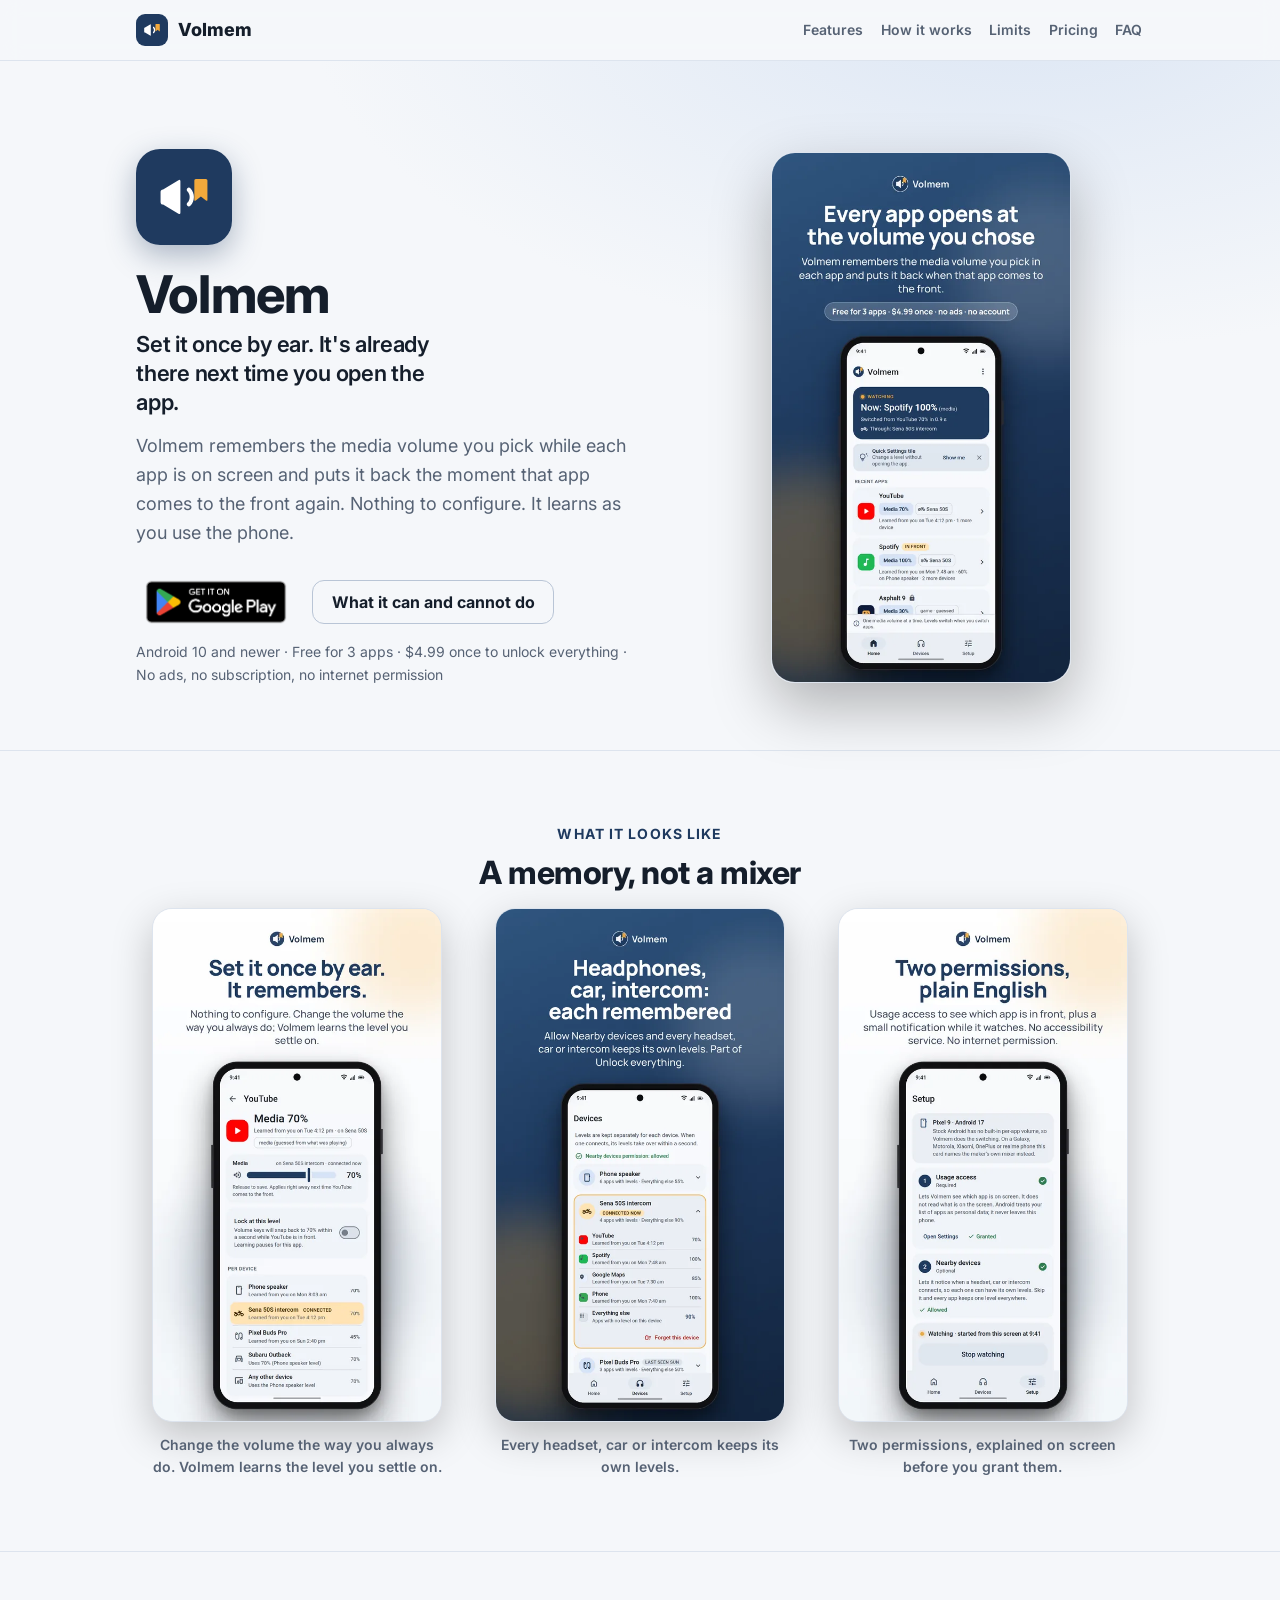
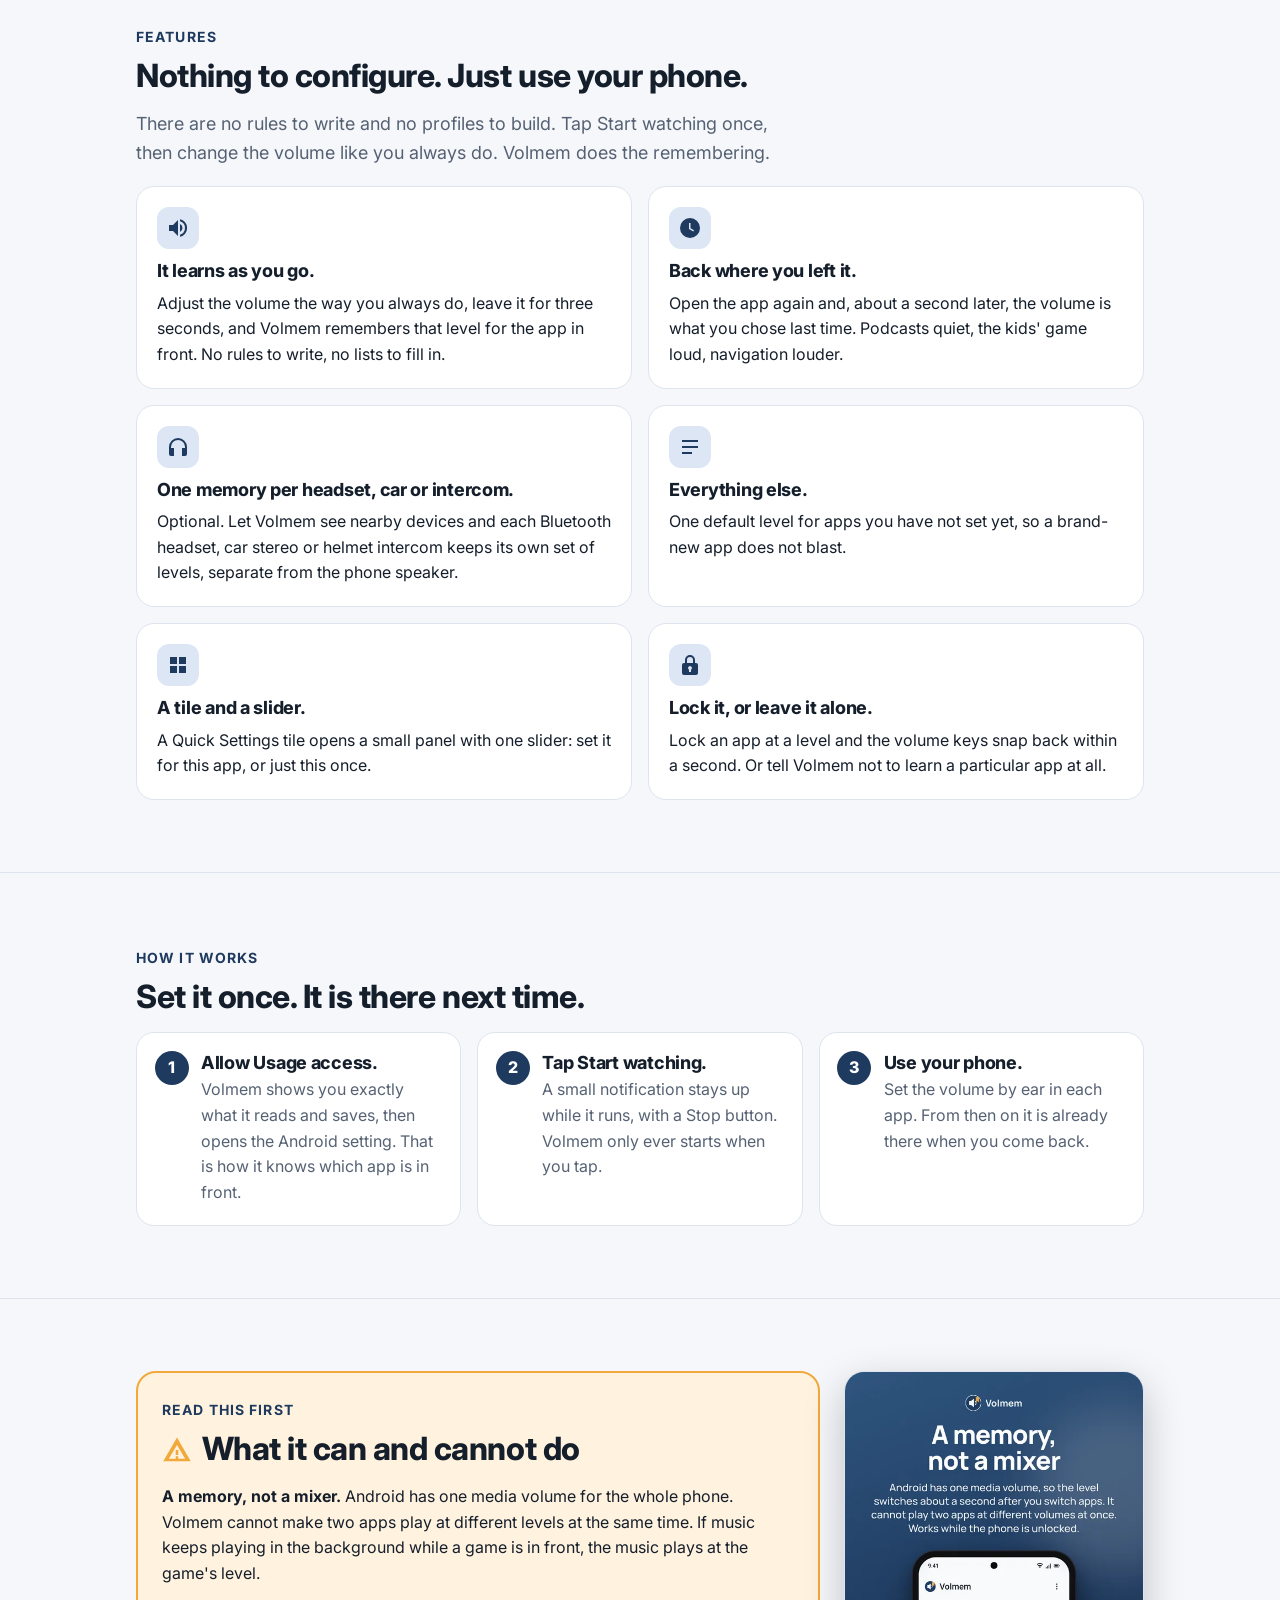
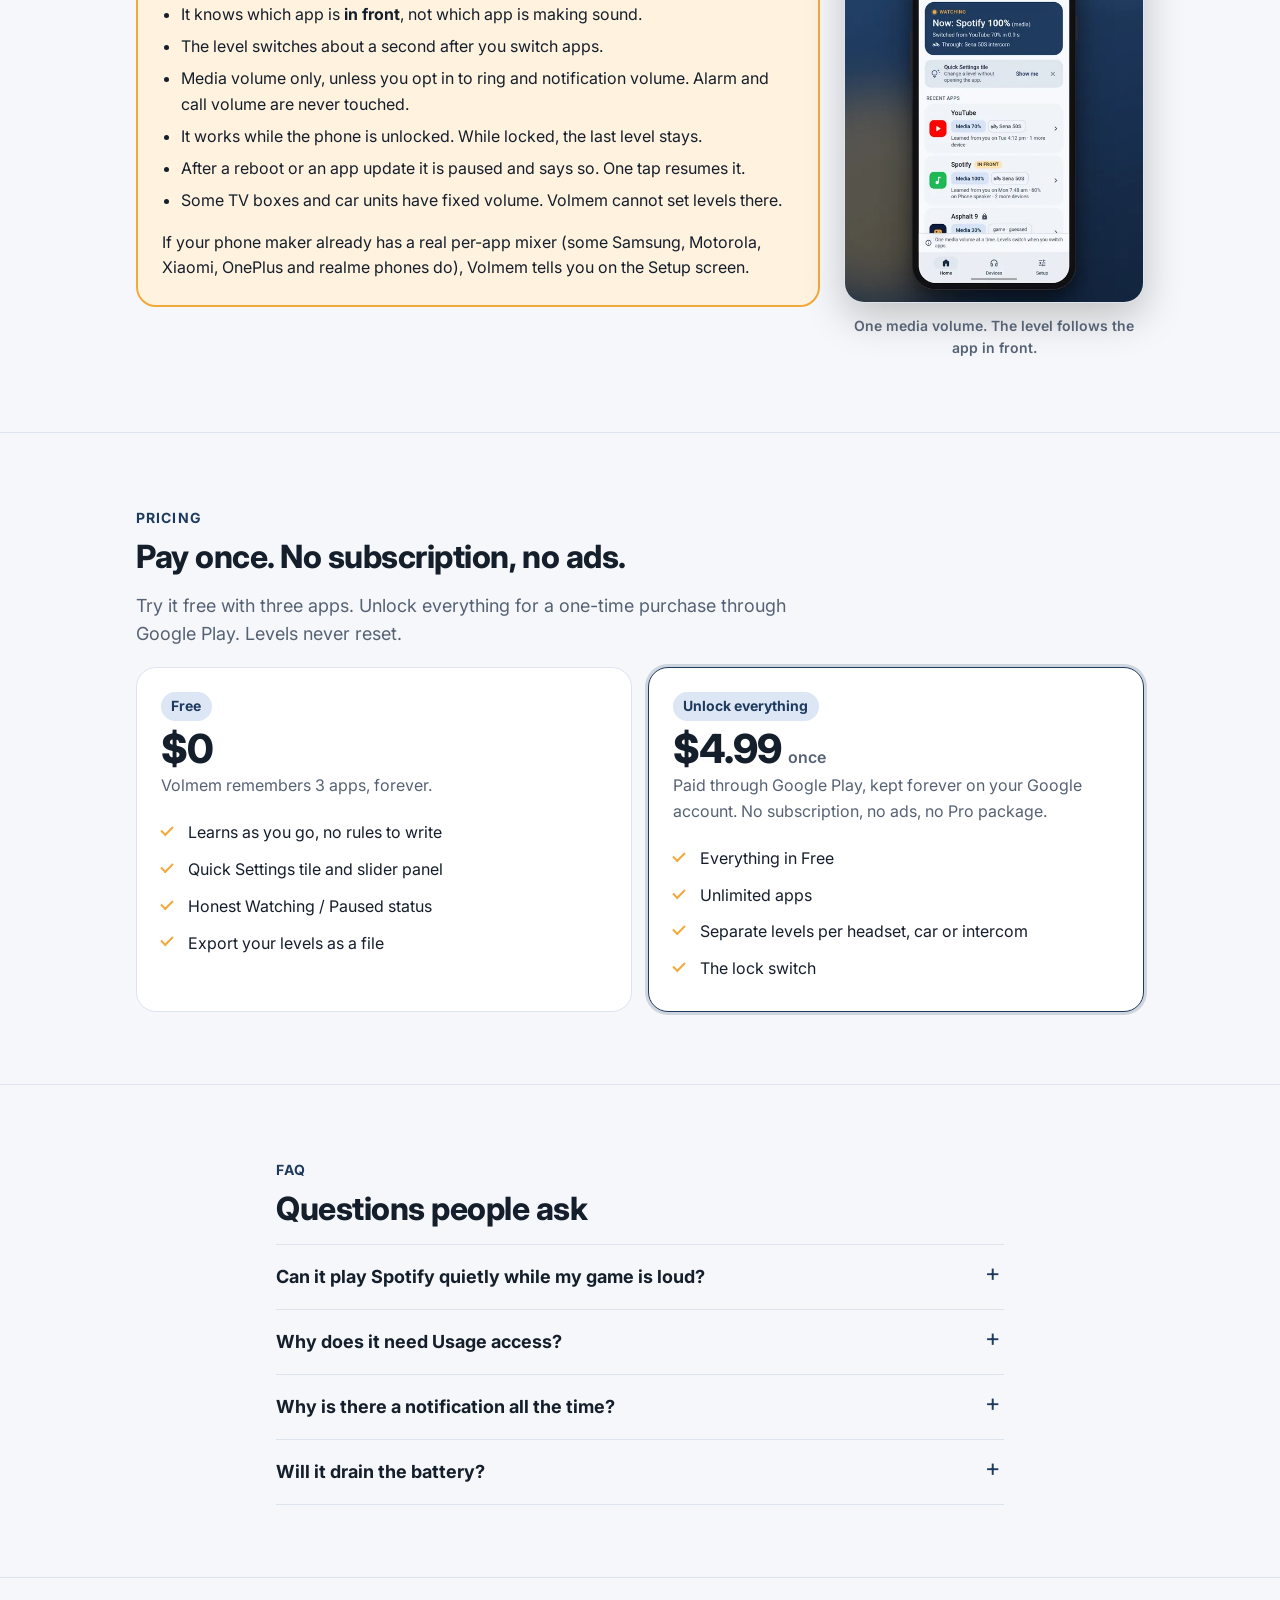
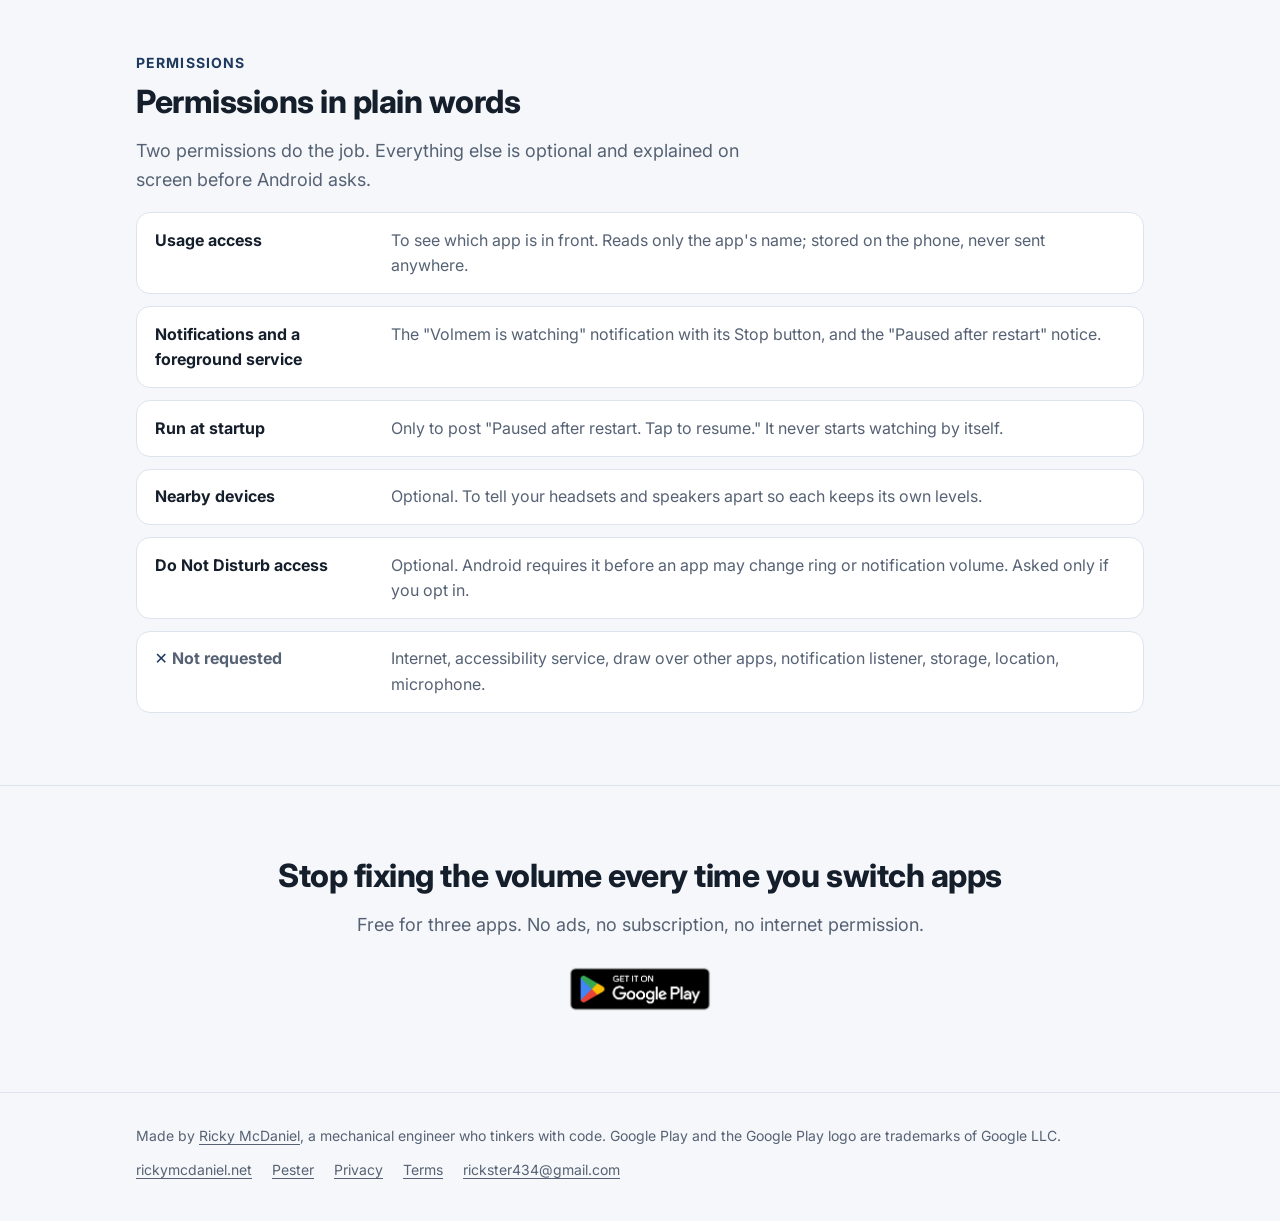
==== index.html @ 075dac2e "Site: volmem.rickymcdaniel.net Co-Authored-By: Claude Opus 5.5 <noreply@anthropic.com>" ====
<!DOCTYPE html>
<html lang="en">
<head>
<meta charset="utf-8">
<meta name="viewport" content="width=device-width, initial-scale=1">
<title>Volmem – Volume Memory</title>
<meta name="description" content="Volmem remembers the media volume you set in each Android app and on each headset, and puts it back when that app comes to the front. A memory, not a mixer. No internet permission, no ads, $4.99 once.">
<link rel="canonical" href="https://volmem.rickymcdaniel.net/">
<meta name="theme-color" content="#1F3A5F">
<meta property="og:type" content="website">
<meta property="og:site_name" content="Volmem">
<meta property="og:title" content="Volmem – Volume Memory">
<meta property="og:description" content="Every app opens at the volume you chose. Volmem remembers the level per app and per headset and puts it back when that app comes to the front.">
<meta property="og:url" content="https://volmem.rickymcdaniel.net/">
<meta property="og:image" content="https://volmem.rickymcdaniel.net/assets/og-image.png">
<meta property="og:image:width" content="1200">
<meta property="og:image:height" content="630">
<meta name="twitter:card" content="summary_large_image">
<link rel="icon" href="assets/favicon-32.png" sizes="32x32" type="image/png">
<link rel="icon" href="assets/icon.svg" type="image/svg+xml">
<link rel="apple-touch-icon" href="assets/icon-180.png">
<link rel="preconnect" href="https://fonts.googleapis.com">
<link rel="preconnect" href="https://fonts.gstatic.com" crossorigin>
<link href="https://fonts.googleapis.com/css2?family=Inter:wght@400;600;700;800&display=swap" rel="stylesheet">
<link rel="stylesheet" href="assets/style.css">
</head>
<body>
<a class="skip" href="#main">Skip to content</a>
<header class="site-header">
  <div class="wrap">
    <a class="brand" href="/"><img src="assets/icon.svg" alt="" width="32" height="32">Volmem</a>
    <nav class="nav" aria-label="Page">
      <a href="#features">Features</a>
      <a href="#how" class="hide-sm">How it works</a>
      <a href="#limits">Limits</a>
      <a href="#pricing" class="hide-sm">Pricing</a>
      <a href="#faq" class="hide-sm">FAQ</a>
    </nav>
  </div>
</header>

<main id="main">
<section class="hero" id="get">
  <div class="wrap">
    <div>
      <img class="hero-icon" src="assets/icon.svg" alt="Volmem app icon" width="96" height="96">
      <h1><span class="app-title">Volmem</span></h1>
      <p class="tagline">Set it once by ear. It's already there next time you open the app.</p>
      <p class="lead">Volmem remembers the media volume you pick while each app is on screen and puts it back the moment that app comes to the front again. Nothing to configure. It learns as you use the phone.</p>
      <div class="cta-row">
        <a class="play-badge" href="https://play.google.com/store/apps/details?id=com.rickymcdaniel.volmem"><img src="assets/google-play-badge.png" alt="Get it on Google Play" width="646" height="250"></a>
        <a class="btn btn-ghost" href="#limits">What it can and cannot do</a>
      </div>
      <p class="cta-note">Android 10 and newer · Free for 3 apps · $4.99 once to unlock everything · No ads, no subscription, no internet permission</p>
    </div>
    <figure class="hero-shot">
      <img src="assets/shot-01.webp" alt="Volmem storyboard: the Home screen showing Spotify in front at 100% and recent apps with their remembered levels" width="540" height="960" fetchpriority="high">
    </figure>
  </div>
</section>

<section id="story">
  <div class="wrap">
    <p class="eyebrow center" style="display:block">What it looks like</p>
    <h2 class="center">A memory, not a mixer</h2>
    <div class="shots">
      <figure class="shot">
        <img src="assets/shot-02.webp" alt="Storyboard: Set it once by ear, it remembers. The YouTube detail screen with the learned media level" width="540" height="960" loading="lazy">
        <figcaption>Change the volume the way you always do. Volmem learns the level you settle on.</figcaption>
      </figure>
      <figure class="shot">
        <img src="assets/shot-03.webp" alt="Storyboard: Headphones, car, intercom, each remembered. The Devices screen listing levels per audio device" width="540" height="960" loading="lazy">
        <figcaption>Every headset, car or intercom keeps its own levels.</figcaption>
      </figure>
      <figure class="shot">
        <img src="assets/shot-04.webp" alt="Storyboard: Two permissions, plain English. The Setup screen with Usage access and Nearby devices" width="540" height="960" loading="lazy">
        <figcaption>Two permissions, explained on screen before you grant them.</figcaption>
      </figure>
    </div>
  </div>
</section>

<section id="features">
  <div class="wrap">
    <p class="eyebrow">Features</p>
    <h2>Nothing to configure. Just use your phone.</h2>
    <p class="lead">There are no rules to write and no profiles to build. Tap Start watching once, then change the volume like you always do. Volmem does the remembering.</p>
    <div class="grid grid-2">
      <div class="card">
        <div class="ico"><svg viewBox="0 0 24 24"><path d="M3 9v6h4l5 5V4L7 9H3zm13.5 3A4.5 4.5 0 0 0 14 8v8a4.5 4.5 0 0 0 2.5-4zM14 3.2v2.1a7 7 0 0 1 0 13.4v2.1a9 9 0 0 0 0-17.6z"/></svg></div>
        <h3>It learns as you go.</h3>
        <p>Adjust the volume the way you always do, leave it for three seconds, and Volmem remembers that level for the app in front. No rules to write, no lists to fill in.</p>
      </div>
      <div class="card">
        <div class="ico"><svg viewBox="0 0 24 24"><path d="M12 2a10 10 0 1 0 0 20 10 10 0 0 0 0-20zm.5 5v5.2l3.5 2.1-.8 1.2L11 13V7h1.5z"/></svg></div>
        <h3>Back where you left it.</h3>
        <p>Open the app again and, about a second later, the volume is what you chose last time. Podcasts quiet, the kids' game loud, navigation louder.</p>
      </div>
      <div class="card">
        <div class="ico"><svg viewBox="0 0 24 24"><path d="M12 3a9 9 0 0 0-9 9v7a2 2 0 0 0 2 2h3v-8H5v-1a7 7 0 0 1 14 0v1h-3v8h3a2 2 0 0 0 2-2v-7a9 9 0 0 0-9-9z"/></svg></div>
        <h3>One memory per headset, car or intercom.</h3>
        <p>Optional. Let Volmem see nearby devices and each Bluetooth headset, car stereo or helmet intercom keeps its own set of levels, separate from the phone speaker.</p>
      </div>
      <div class="card">
        <div class="ico"><svg viewBox="0 0 24 24"><path d="M4 5h16v2H4zm0 6h16v2H4zm0 6h10v2H4z"/></svg></div>
        <h3>Everything else.</h3>
        <p>One default level for apps you have not set yet, so a brand-new app does not blast.</p>
      </div>
      <div class="card">
        <div class="ico"><svg viewBox="0 0 24 24"><path d="M4 4h7v7H4zm9 0h7v7h-7zM4 13h7v7H4zm9 0h7v7h-7z"/></svg></div>
        <h3>A tile and a slider.</h3>
        <p>A Quick Settings tile opens a small panel with one slider: set it for this app, or just this once.</p>
      </div>
      <div class="card">
        <div class="ico"><svg viewBox="0 0 24 24"><path d="M12 2a5 5 0 0 0-5 5v3H6a2 2 0 0 0-2 2v8a2 2 0 0 0 2 2h12a2 2 0 0 0 2-2v-8a2 2 0 0 0-2-2h-1V7a5 5 0 0 0-5-5zm0 2a3 3 0 0 1 3 3v3H9V7a3 3 0 0 1 3-3zm0 9a2 2 0 0 1 1 3.7V19h-2v-2.3A2 2 0 0 1 12 13z"/></svg></div>
        <h3>Lock it, or leave it alone.</h3>
        <p>Lock an app at a level and the volume keys snap back within a second. Or tell Volmem not to learn a particular app at all.</p>
      </div>
    </div>
  </div>
</section>

<section id="how">
  <div class="wrap">
    <p class="eyebrow">How it works</p>
    <h2>Set it once. It is there next time.</h2>
    <ol class="steps">
      <li><h3>Allow Usage access.</h3><p>Volmem shows you exactly what it reads and saves, then opens the Android setting. That is how it knows which app is in front.</p></li>
      <li><h3>Tap Start watching.</h3><p>A small notification stays up while it runs, with a Stop button. Volmem only ever starts when you tap.</p></li>
      <li><h3>Use your phone.</h3><p>Set the volume by ear in each app. From then on it is already there when you come back.</p></li>
    </ol>
  </div>
</section>

<section id="limits">
  <div class="wrap limits-grid">
    <div class="callout">
      <p class="eyebrow">Read this first</p>
      <h2><svg viewBox="0 0 24 24" aria-hidden="true"><path d="M12 2 1 21h22L12 2zm0 6 6.5 11h-13L12 8zm-1 4v4h2v-4h-2zm0 5v2h2v-2h-2z"/></svg>What it can and cannot do</h2>
      <p><strong>A memory, not a mixer.</strong> Android has one media volume for the whole phone. Volmem cannot make two apps play at different levels at the same time. If music keeps playing in the background while a game is in front, the music plays at the game's level.</p>
      <ul>
        <li>It knows which app is <strong>in front</strong>, not which app is making sound.</li>
        <li>The level switches about a second after you switch apps.</li>
        <li>Media volume only, unless you opt in to ring and notification volume. Alarm and call volume are never touched.</li>
        <li>It works while the phone is unlocked. While locked, the last level stays.</li>
        <li>After a reboot or an app update it is paused and says so. One tap resumes it.</li>
        <li>Some TV boxes and car units have fixed volume. Volmem cannot set levels there.</li>
      </ul>
      <p style="margin:1rem 0 0">If your phone maker already has a real per-app mixer (some Samsung, Motorola, Xiaomi, OnePlus and realme phones do), Volmem tells you on the Setup screen.</p>
    </div>
    <figure class="shot limits-shot">
      <img src="assets/shot-06.webp" alt="Storyboard: A memory, not a mixer. Android has one media volume, so the level switches about a second after you switch apps" width="540" height="960" loading="lazy">
      <figcaption>One media volume. The level follows the app in front.</figcaption>
    </figure>
  </div>
</section>

<section id="pricing">
  <div class="wrap">
    <p class="eyebrow">Pricing</p>
    <h2>Pay once. No subscription, no ads.</h2>
    <p class="lead">Try it free with three apps. Unlock everything for a one-time purchase through Google Play. Levels never reset.</p>
    <div class="price-grid">
      <div class="price">
        <span class="pill">Free</span>
        <div class="amount">$0</div>
        <p class="muted">Volmem remembers 3 apps, forever.</p>
        <ul>
          <li>Learns as you go, no rules to write</li>
          <li>Quick Settings tile and slider panel</li>
          <li>Honest Watching / Paused status</li>
          <li>Export your levels as a file</li>
        </ul>
      </div>
      <div class="price featured">
        <span class="pill">Unlock everything</span>
        <div class="amount">$4.99 <small>once</small></div>
        <p class="muted">Paid through Google Play, kept forever on your Google account. No subscription, no ads, no Pro package.</p>
        <ul>
          <li>Everything in Free</li>
          <li>Unlimited apps</li>
          <li>Separate levels per headset, car or intercom</li>
          <li>The lock switch</li>
        </ul>
      </div>
    </div>
  </div>
</section>

<section id="faq">
  <div class="wrap wrap-narrow">
    <p class="eyebrow">FAQ</p>
    <h2>Questions people ask</h2>
    <div class="faq">
      <details><summary>Can it play Spotify quietly while my game is loud?</summary><p>No, and neither can any app on stock Android without root. There is one media volume. Volmem puts back the level you chose for whichever app is in front and switches it when you switch apps.</p></details>
      <details><summary>Why does it need Usage access?</summary><p>It is the only way to learn which app is on screen without an accessibility service. Volmem reads just the app's name, keeps it on your phone, and never sends it anywhere. It has no internet permission, so it could not even if it wanted to.</p></details>
      <details><summary>Why is there a notification all the time?</summary><p>Android requires a visible notification for anything that keeps running while you use other apps. It shows the app in front and its level, and has a Stop button. Tap Stop and Volmem stops.</p></details>
      <details><summary>Will it drain the battery?</summary><p>It asks Android which app is in front about once a second and sets the volume when that changes. It does not read the screen, record audio or keep the CPU awake. If your phone's battery manager stops it, Volmem says Paused rather than pretending to run.</p></details>
    </div>
  </div>
</section>

<section id="permissions">
  <div class="wrap">
    <p class="eyebrow">Permissions</p>
    <h2>Permissions in plain words</h2>
    <p class="lead">Two permissions do the job. Everything else is optional and explained on screen before Android asks.</p>
    <ul class="perms">
      <li><b>Usage access</b><span>To see which app is in front. Reads only the app's name; stored on the phone, never sent anywhere.</span></li>
      <li><b>Notifications and a foreground service</b><span>The "Volmem is watching" notification with its Stop button, and the "Paused after restart" notice.</span></li>
      <li><b>Run at startup</b><span>Only to post "Paused after restart. Tap to resume." It never starts watching by itself.</span></li>
      <li><b>Nearby devices</b><span>Optional. To tell your headsets and speakers apart so each keeps its own levels.</span></li>
      <li><b>Do Not Disturb access</b><span>Optional. Android requires it before an app may change ring or notification volume. Asked only if you opt in.</span></li>
      <li class="no"><b>Not requested</b><span>Internet, accessibility service, draw over other apps, notification listener, storage, location, microphone.</span></li>
    </ul>
  </div>
</section>

<section class="center" id="download">
  <div class="wrap">
    <h2>Stop fixing the volume every time you switch apps</h2>
    <p class="lead">Free for three apps. No ads, no subscription, no internet permission.</p>
    <div class="cta-row center">
      <a class="play-badge" href="https://play.google.com/store/apps/details?id=com.rickymcdaniel.volmem"><img src="assets/google-play-badge.png" alt="Get it on Google Play" width="646" height="250" loading="lazy"></a>
    </div>
  </div>
</section>
</main>

<footer class="site-footer">
  <div class="wrap">
    <div>Made by <a href="https://rickymcdaniel.net/">Ricky McDaniel</a>, a mechanical engineer who tinkers with code. Google Play and the Google Play logo are trademarks of Google LLC.</div>
    <nav aria-label="Legal">
      <a href="https://rickymcdaniel.net/">rickymcdaniel.net</a>
      <a href="https://pester.rickymcdaniel.net/">Pester</a>
      <a href="https://rickymcdaniel.net/privacy.html">Privacy</a>
      <a href="https://rickymcdaniel.net/terms.html">Terms</a>
      <a href="mailto:rickster434@gmail.com">rickster434@gmail.com</a>
    </nav>
  </div>
</footer>
</body>
</html>
---- assets/style.css ----
:root {
  color-scheme: light dark;
  --fs-0: 0.875rem; --fs-1: 1rem; --fs-2: 1.125rem; --fs-3: 1.375rem; --fs-4: clamp(1.6rem, 3.2vw, 2rem); --fs-5: clamp(2rem, 4vw, 2.5rem); --fs-6: clamp(2.1rem, 5.5vw, 3.25rem);
  --bg: #F5F7FA; --surface: #FFFFFF; --surface-2: #E9EEF5; --line: #DDE4EE; --line-strong: #B9C5D6;
  --ink: #151E2B; --ink-2: #566274; --link: #1F3A5F;
  --brand: #1F3A5F; --brand-text: #1F3A5F; --on-brand: #FFFFFF; --brand-soft: #DCE6F4;
  --accent: #F2A93B; --accent-soft: #FFF3DF; --hero-bg: radial-gradient(1200px 600px at 80% -10%, #DCE6F4 0%, #F5F7FA 60%);
}
@media (prefers-color-scheme: dark) { :root {
  --bg: #0E1420; --surface: #16202F; --surface-2: #1E2A3C; --line: #253247; --line-strong: #3B4B64;
  --ink: #EAF0F8; --ink-2: #A5B2C5; --link: #9CC0F2;
  --brand: #2F5688; --brand-text: #9CC0F2; --on-brand: #FFFFFF; --brand-soft: #1E3552;
  --accent: #F2A93B; --accent-soft: #33280F; --hero-bg: radial-gradient(1200px 600px at 80% -10%, #1B2D48 0%, #0E1420 60%);
} }
/* ---------- tokens: brand block is replaced per site ---------- */

/* ---------- reset + base ---------- */
*, *::before, *::after { box-sizing: border-box; }
html { -webkit-text-size-adjust: 100%; scroll-behavior: smooth; }
body {
  margin: 0;
  font-family: "Inter", system-ui, -apple-system, "Segoe UI", Roboto, sans-serif;
  font-size: var(--fs-1);
  line-height: 1.6;
  color: var(--ink);
  background: var(--bg);
  overflow-x: hidden;
}
img, svg, video { max-width: 100%; height: auto; display: block; }
a { color: var(--link); text-decoration-thickness: 1px; text-underline-offset: 3px; }
a:hover { text-decoration-thickness: 2px; }
:focus-visible { outline: 3px solid var(--accent); outline-offset: 3px; border-radius: 4px; }
h1, h2, h3, h4 { line-height: 1.15; margin: 0 0 .5em; letter-spacing: -0.015em; font-weight: 750; }
h1 { font-size: var(--fs-6); }
h2 { font-size: var(--fs-4); }
h3 { font-size: var(--fs-2); }
p, ul, ol { margin: 0 0 1em; }
small, .small { font-size: var(--fs-0); }
.muted { color: var(--ink-2); }
code { font-family: ui-monospace, "SF Mono", Menlo, Consolas, monospace; font-size: .92em; background: var(--surface-2); padding: .1em .35em; border-radius: 5px; }
hr { border: 0; border-top: 1px solid var(--line); margin: 2rem 0; }

.wrap { width: 100%; max-width: 1040px; margin: 0 auto; padding-left: 16px; padding-right: 16px; }
.wrap-narrow { max-width: 760px; }
section { padding: clamp(2.5rem, 6vw, 4.5rem) 0; }
section + section { border-top: 1px solid var(--line); }
.eyebrow { display: inline-block; font-size: var(--fs-0); font-weight: 700; letter-spacing: .08em; text-transform: uppercase; color: var(--brand-text); margin-bottom: .6rem; }
.lead { font-size: var(--fs-2); color: var(--ink-2); max-width: 60ch; }
.center { text-align: center; }
.center .lead { margin-left: auto; margin-right: auto; }
.skip { position: absolute; left: -999px; top: 0; background: var(--brand); color: #fff; padding: .5rem 1rem; z-index: 100; }
.skip:focus { left: 16px; top: 8px; }

/* ---------- header ---------- */
.site-header { position: sticky; top: 0; z-index: 20; background: color-mix(in srgb, var(--bg) 88%, transparent); backdrop-filter: blur(10px); -webkit-backdrop-filter: blur(10px); border-bottom: 1px solid var(--line); }
.site-header .wrap { display: flex; align-items: center; justify-content: space-between; gap: 1rem; min-height: 60px; }
.brand { display: inline-flex; align-items: center; gap: .6rem; font-weight: 800; text-decoration: none; color: var(--ink); font-size: var(--fs-2); white-space: nowrap; flex: none; }
.brand img, .brand svg { width: 32px; height: 32px; border-radius: 9px; }
.nav { display: flex; gap: .25rem .9rem; flex-wrap: wrap; justify-content: flex-end; }
@media (max-width: 480px) { .brand { font-size: var(--fs-1); } .nav { gap: .25rem .7rem; } }
.nav a { color: var(--ink-2); text-decoration: none; font-weight: 600; font-size: var(--fs-0); padding: .35rem .1rem; }
.nav a:hover { color: var(--ink); text-decoration: underline; }
@media (max-width: 480px) { .nav a.hide-sm { display: none; } }

/* ---------- buttons + badge ---------- */
.btn { display: inline-flex; align-items: center; justify-content: center; gap: .5rem; min-height: 44px; padding: .6rem 1.15rem; border-radius: 12px; font-weight: 700; text-decoration: none; border: 1.5px solid transparent; cursor: pointer; font-size: var(--fs-1); line-height: 1.2; }
.btn-primary { background: var(--brand); color: var(--on-brand); }
.btn-primary:hover { filter: brightness(1.08); }
.btn-ghost { background: transparent; color: var(--ink); border-color: var(--line-strong); }
.btn-ghost:hover { background: var(--surface-2); }
.play-badge { display: inline-block; line-height: 0; }
.play-badge img { height: 62px; width: auto; }
.cta-row { display: flex; flex-wrap: wrap; gap: .9rem 1rem; align-items: center; }
.cta-row.center { justify-content: center; }
.cta-note { font-size: var(--fs-0); color: var(--ink-2); margin: .5rem 0 0; }

/* ---------- hero ---------- */
.hero { padding: clamp(2.5rem, 7vw, 5.5rem) 0 clamp(2rem, 6vw, 4rem); background: var(--hero-bg); }
.hero .wrap { display: grid; gap: 2rem; align-items: center; }
@media (min-width: 820px) { .hero .wrap { grid-template-columns: 1.15fr 1fr; gap: 3rem; } }
.hero-icon { width: 96px; height: 96px; border-radius: 24px; box-shadow: 0 10px 30px color-mix(in srgb, var(--brand) 35%, transparent); margin-bottom: 1.25rem; }
.hero h1 { margin-bottom: .35rem; }
.hero .app-title { display: block; }
.hero .tagline { font-size: var(--fs-3); font-weight: 600; line-height: 1.3; color: var(--ink); margin: 0 0 1rem; max-width: 22ch; letter-spacing: -0.01em; }
.hero .lead { margin-bottom: 1.5rem; }
.hero-shot { justify-self: center; width: min(100%, 300px); }
.hero-shot img { border-radius: 24px; box-shadow: 0 24px 60px rgba(0,0,0,.28); border: 1px solid var(--line); }
@media (max-width: 819px) { .hero-shot { width: min(100%, 250px); } }

/* ---------- storyboard ---------- */
.shots { display: grid; gap: 1.25rem; justify-items: center; }
@media (min-width: 720px) { .shots { grid-template-columns: repeat(3, 1fr); } }
.shot { width: min(100%, 290px); text-align: center; }
.shot img { border-radius: 20px; box-shadow: 0 14px 40px rgba(0,0,0,.22); border: 1px solid var(--line); background: var(--surface); }
.shot figcaption { margin-top: .75rem; font-weight: 600; font-size: var(--fs-0); color: var(--ink-2); }
figure { margin: 0; }

/* ---------- cards ---------- */
.grid { display: grid; gap: 1rem; }
@media (min-width: 640px) { .grid-2 { grid-template-columns: repeat(2, 1fr); } .grid-3 { grid-template-columns: repeat(3, 1fr); } }
@media (min-width: 900px) { .grid-4 { grid-template-columns: repeat(4, 1fr); } }
@media (min-width: 640px) and (max-width: 899px) { .grid-4 { grid-template-columns: repeat(2, 1fr); } }
.card { background: var(--surface); border: 1px solid var(--line); border-radius: 18px; padding: 1.25rem; }
.card h3 { margin-top: .25rem; }
.card p:last-child { margin-bottom: 0; }
.card .ico { width: 42px; height: 42px; border-radius: 12px; background: var(--brand-soft); color: var(--brand-text); display: grid; place-items: center; margin-bottom: .75rem; }
.card .ico svg { width: 24px; height: 24px; fill: currentColor; }

/* ---------- steps ---------- */
.steps { list-style: none; padding: 0; margin: 0; display: grid; gap: 1rem; counter-reset: step; }
@media (min-width: 720px) { .steps { grid-template-columns: repeat(3, 1fr); } }
.steps li { counter-increment: step; background: var(--surface); border: 1px solid var(--line); border-radius: 18px; padding: 1.25rem 1.25rem 1.25rem 4rem; position: relative; }
.steps li::before { content: counter(step); position: absolute; left: 1.1rem; top: 1.15rem; width: 34px; height: 34px; border-radius: 50%; background: var(--brand); color: var(--on-brand); font-weight: 800; display: grid; place-items: center; font-size: var(--fs-1); }
.steps h3 { font-size: var(--fs-2); margin-bottom: .25rem; }
.steps p { margin: 0; color: var(--ink-2); }

/* ---------- pricing ---------- */
.price-grid { display: grid; gap: 1rem; }
@media (min-width: 640px) { .price-grid { grid-template-columns: repeat(2, 1fr); } }
.price { background: var(--surface); border: 1px solid var(--line); border-radius: 20px; padding: 1.5rem; }
.price.featured { border-color: var(--brand); box-shadow: 0 0 0 3px color-mix(in srgb, var(--brand) 18%, transparent); }
.price .amount { font-size: var(--fs-5); font-weight: 800; letter-spacing: -0.02em; line-height: 1; margin: .5rem 0 .25rem; }
.price .amount small { font-size: var(--fs-1); font-weight: 600; color: var(--ink-2); letter-spacing: 0; }
.price ul { list-style: none; padding: 0; margin: 1rem 0 0; }
.price li { padding: .35rem 0 .35rem 1.7rem; position: relative; }
.price li::before { content: ""; position: absolute; left: 0; top: .72rem; width: 12px; height: 7px; border-left: 2.5px solid var(--accent); border-bottom: 2.5px solid var(--accent); transform: rotate(-45deg); }

/* ---------- callout / limits ---------- */
.callout { border: 2px solid var(--accent); background: var(--accent-soft); border-radius: 20px; padding: 1.5rem; }
.callout h2 { display: flex; align-items: center; gap: .6rem; }
.callout h2 svg { width: 30px; height: 30px; flex: none; fill: var(--accent); }
.callout ul { margin: 0; padding-left: 1.2rem; }
.callout li { margin: .4rem 0; }
.callout li strong { color: var(--ink); }

/* ---------- permissions ---------- */
.perms { list-style: none; padding: 0; margin: 0; display: grid; gap: .75rem; }
.perms li { display: grid; grid-template-columns: 1fr; gap: .15rem 1rem; background: var(--surface); border: 1px solid var(--line); border-radius: 14px; padding: .9rem 1.1rem; }
@media (min-width: 640px) { .perms li { grid-template-columns: 220px 1fr; } }
.perms b { font-weight: 700; }
.perms span { color: var(--ink-2); }
.perms .no { color: var(--ink-2); }
.perms .no b::before { content: "✕ "; color: var(--brand-text); }

/* ---------- FAQ ---------- */
.faq details { border-top: 1px solid var(--line); padding: .25rem 0; }
.faq details:last-child { border-bottom: 1px solid var(--line); }
.faq summary { cursor: pointer; font-weight: 700; padding: .85rem 2rem .85rem 0; list-style: none; position: relative; font-size: var(--fs-2); }
.faq summary::-webkit-details-marker { display: none; }
.faq summary::after { content: "+"; position: absolute; right: .25rem; top: .75rem; font-size: 1.5rem; color: var(--brand-text); font-weight: 400; line-height: 1; }
.faq details[open] summary::after { content: "–"; }
.faq details p { color: var(--ink-2); margin: 0 0 1rem; max-width: 70ch; }

/* ---------- footer ---------- */
.site-footer { border-top: 1px solid var(--line); padding: 2rem 0 2.5rem; color: var(--ink-2); font-size: var(--fs-0); }
.site-footer .wrap { display: flex; flex-wrap: wrap; gap: .75rem 1.5rem; justify-content: space-between; align-items: center; }
.site-footer nav { display: flex; flex-wrap: wrap; gap: .5rem 1.25rem; }
.site-footer a { color: var(--ink-2); }

/* ---------- docs (privacy / terms) ---------- */
.doc { padding: 2.5rem 0 4rem; }
.doc .meta { color: var(--ink-2); font-size: var(--fs-0); margin-bottom: 1.5rem; }
.notice { background: var(--surface-2); border-left: 4px solid var(--brand); padding: .9rem 1.1rem; border-radius: 0 12px 12px 0; margin: 1.5rem 0; font-size: var(--fs-0); }
.toc { background: var(--surface); border: 1px solid var(--line); border-radius: 16px; padding: 1.1rem 1.25rem; margin: 1.5rem 0 2rem; }
.toc h2 { font-size: var(--fs-1); margin-bottom: .5rem; }
.toc ol { margin: 0; padding-left: 1.3rem; columns: 1; }
@media (min-width: 640px) { .toc ol { columns: 2; column-gap: 2rem; } }
.toc li { break-inside: avoid; padding: .15rem 0; }
.doc h2 { font-size: var(--fs-3); margin-top: 2.25rem; scroll-margin-top: 80px; }
.doc h3 { margin-top: 1.5rem; }
.doc table { border-collapse: collapse; width: 100%; font-size: var(--fs-0); margin: 1rem 0; }
.doc th, .doc td { text-align: left; padding: .5rem .6rem; border-bottom: 1px solid var(--line); vertical-align: top; }
.doc th { color: var(--ink-2); font-weight: 700; }
.table-wrap { overflow-x: auto; }

/* ---------- home page app cards ---------- */
.app-card { display: grid; grid-template-columns: 72px 1fr; gap: 1rem; align-items: start; text-decoration: none; color: inherit; transition: transform .15s ease, box-shadow .15s ease; }
.app-card:hover { transform: translateY(-2px); box-shadow: 0 12px 30px rgba(0,0,0,.12); }
.app-card img { width: 72px; height: 72px; border-radius: 18px; }
.app-card h3 { margin: 0 0 .2rem; }
.app-card p { color: var(--ink-2); margin: 0 0 .5rem; }
.app-card .go { font-weight: 700; color: var(--link); }

/* ---------- misc ---------- */
.pill { display: inline-block; font-size: var(--fs-0); font-weight: 700; padding: .2rem .65rem; border-radius: 999px; background: var(--brand-soft); color: var(--brand-text); }
.big404 { font-size: clamp(4rem, 18vw, 9rem); font-weight: 900; letter-spacing: -0.05em; line-height: 1; color: var(--brand-text); margin: 0; }
@media (prefers-reduced-motion: reduce) { html { scroll-behavior: auto; } .app-card { transition: none; } }

/* ---------- limits + shot ---------- */
.limits-grid { display: grid; gap: 1.5rem; align-items: start; justify-items: center; }
@media (min-width: 820px) { .limits-grid { grid-template-columns: 1fr 300px; justify-items: stretch; } .limits-shot { width: 100%; } }
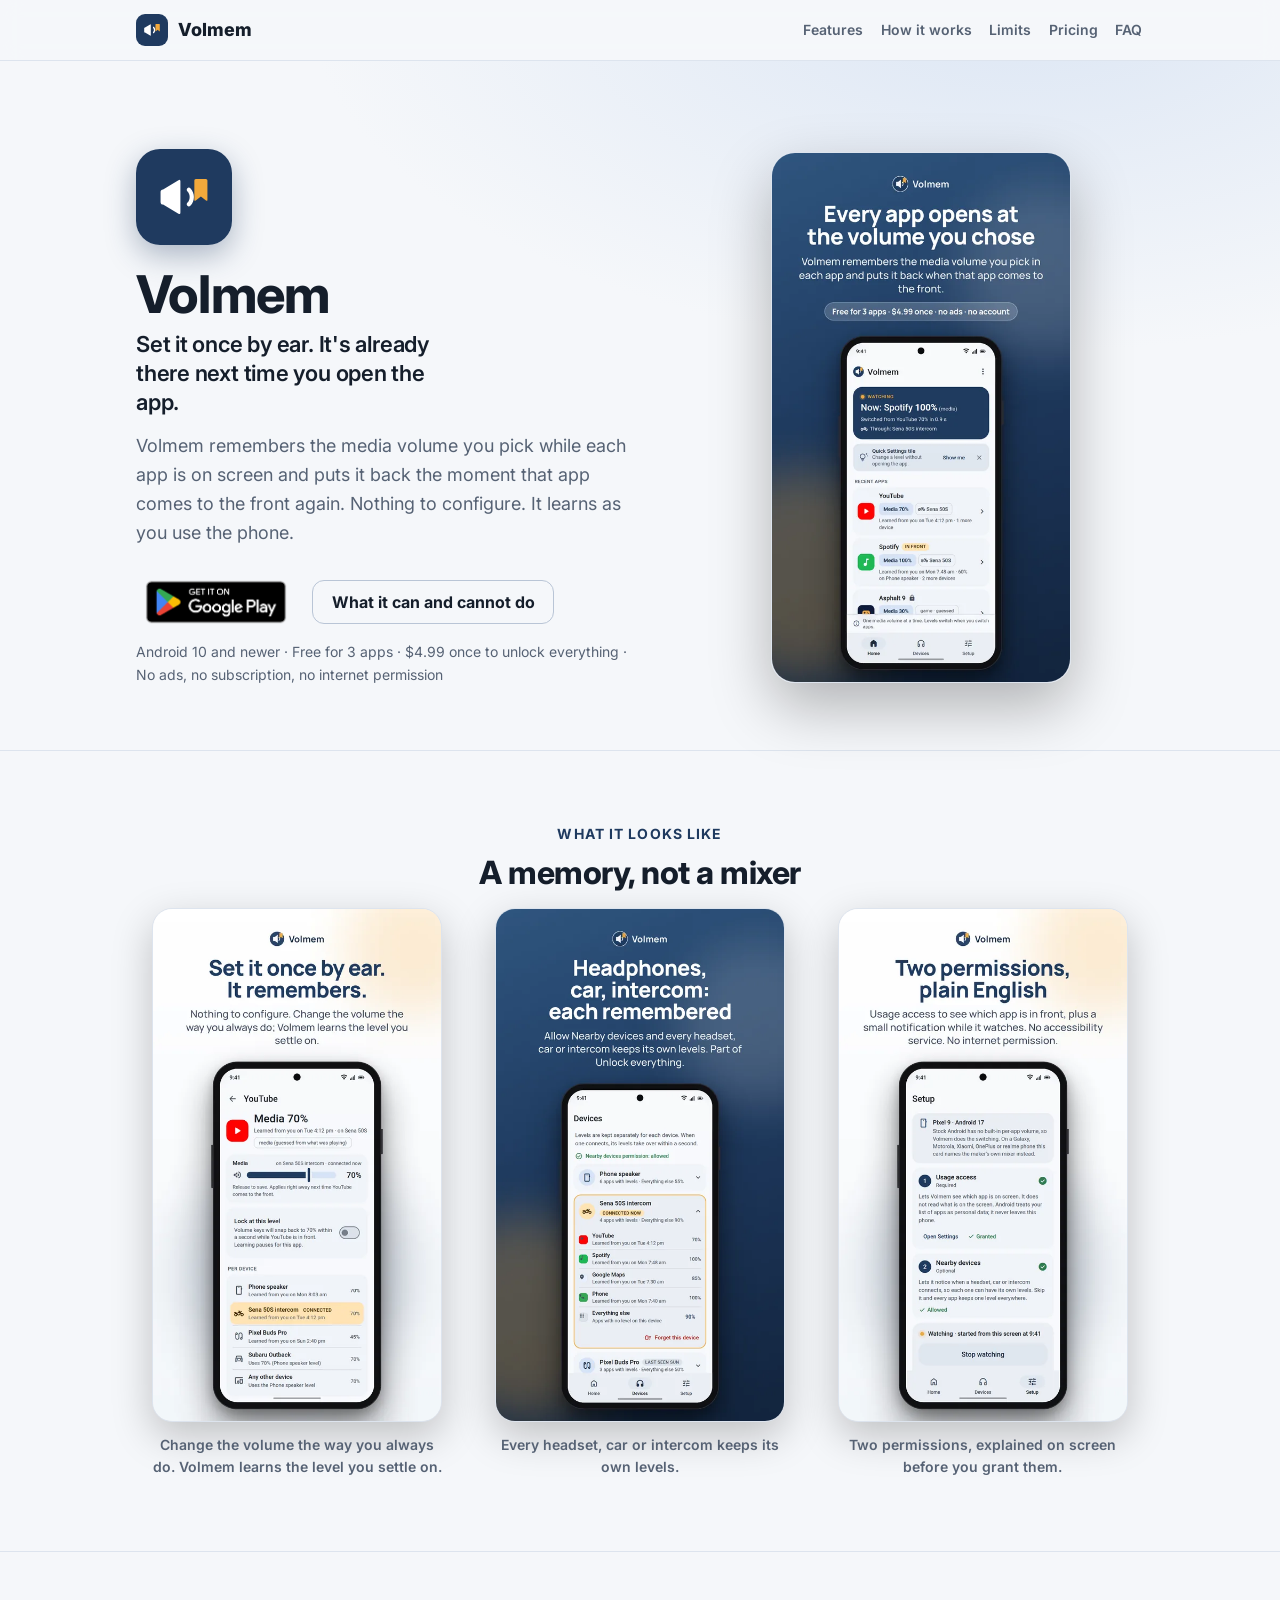
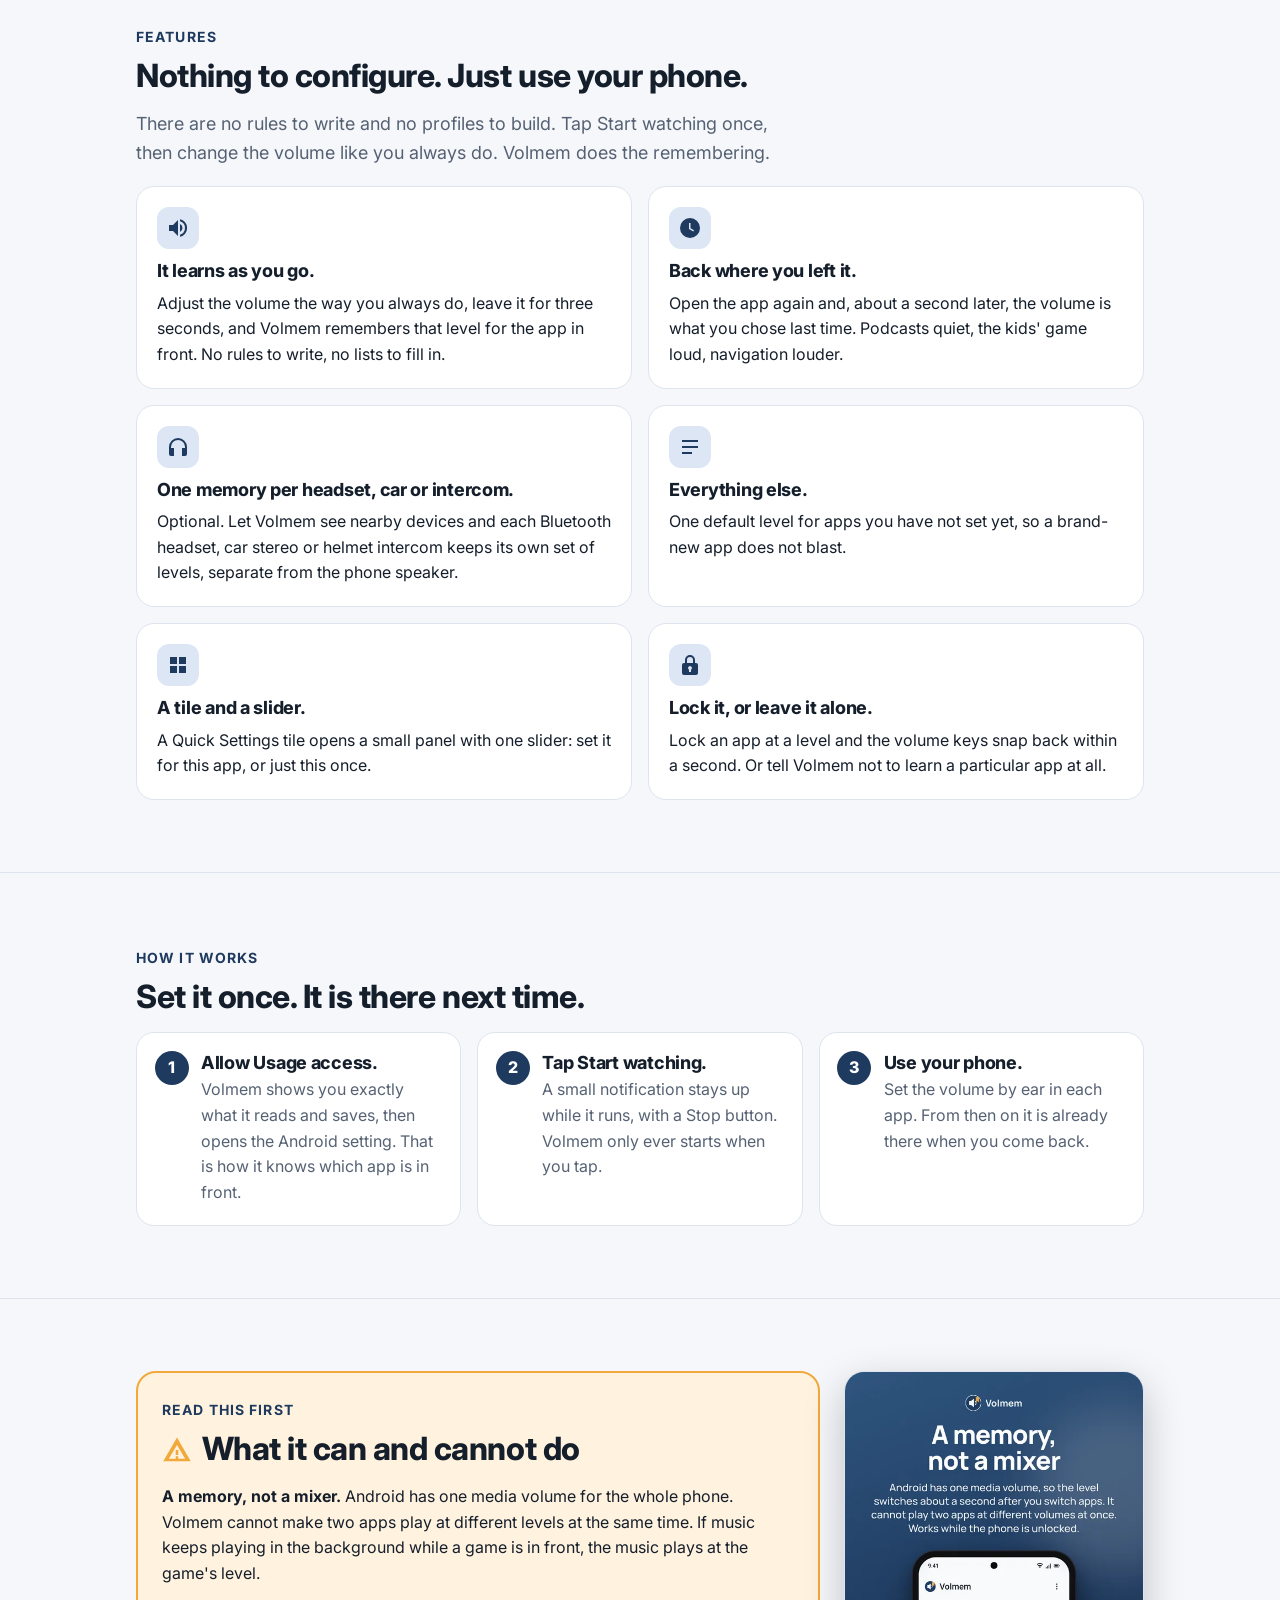
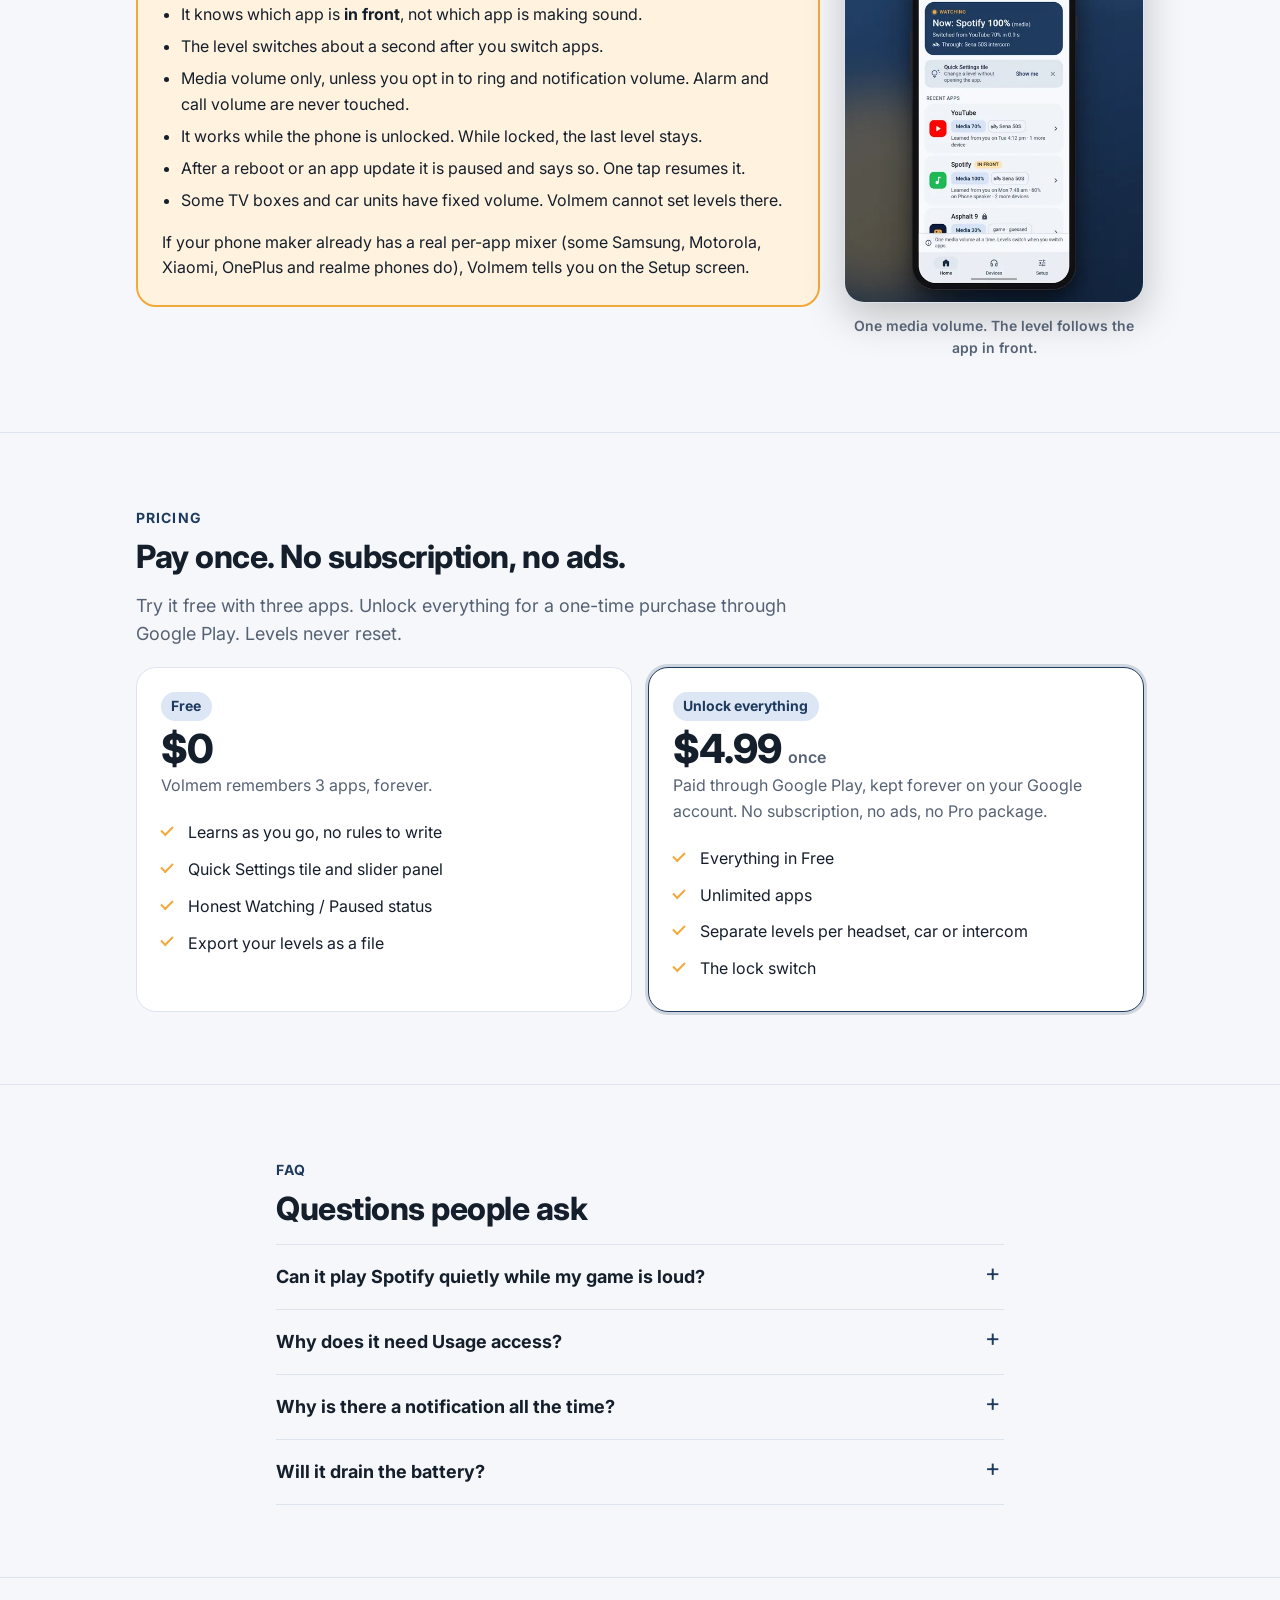
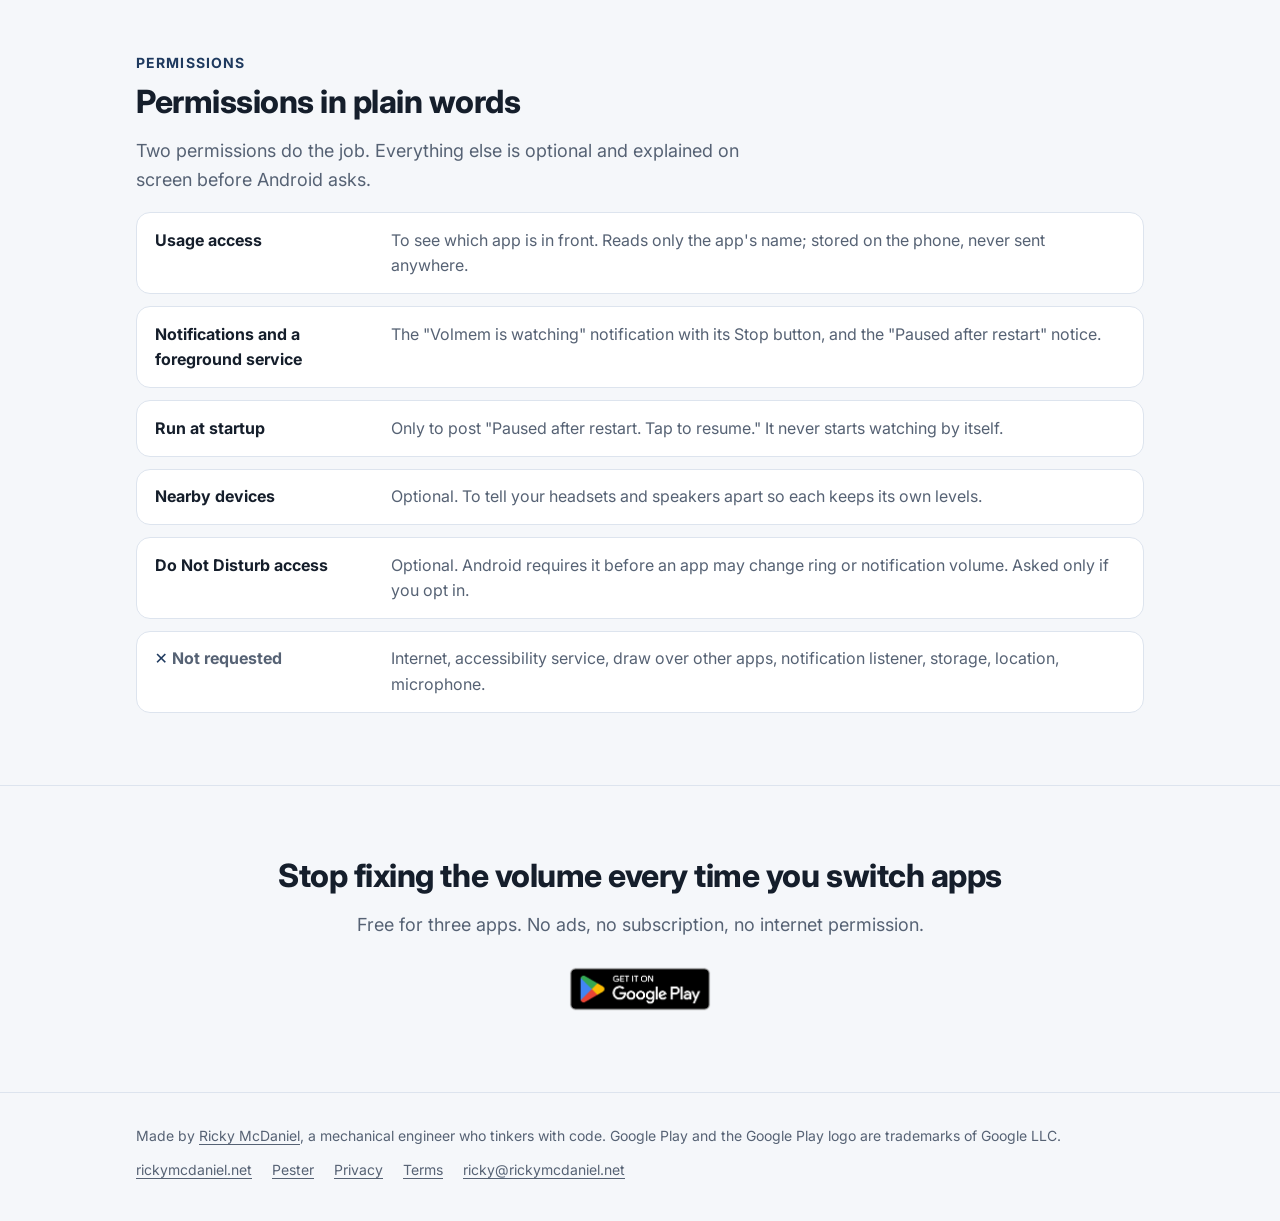
==== commit e8ad05c5: "Contact email: ricky@rickymcdaniel.net Co-Authored-By: Claude Opus 5.5 <noreply@anthropic.com>" ====
--- a/index.html
+++ b/index.html
@@ -235,7 +235,7 @@
       <a href="https://pester.rickymcdaniel.net/">Pester</a>
       <a href="https://rickymcdaniel.net/privacy.html">Privacy</a>
       <a href="https://rickymcdaniel.net/terms.html">Terms</a>
-      <a href="mailto:rickster434@gmail.com">rickster434@gmail.com</a>
+      <a href="mailto:&#114;&#105;&#99;&#107;&#121;&#64;&#114;&#105;&#99;&#107;&#121;&#109;&#99;&#100;&#97;&#110;&#105;&#101;&#108;&#46;&#110;&#101;&#116;">&#114;&#105;&#99;&#107;&#121;&#64;&#114;&#105;&#99;&#107;&#121;&#109;&#99;&#100;&#97;&#110;&#105;&#101;&#108;&#46;&#110;&#101;&#116;</a>
     </nav>
   </div>
 </footer>
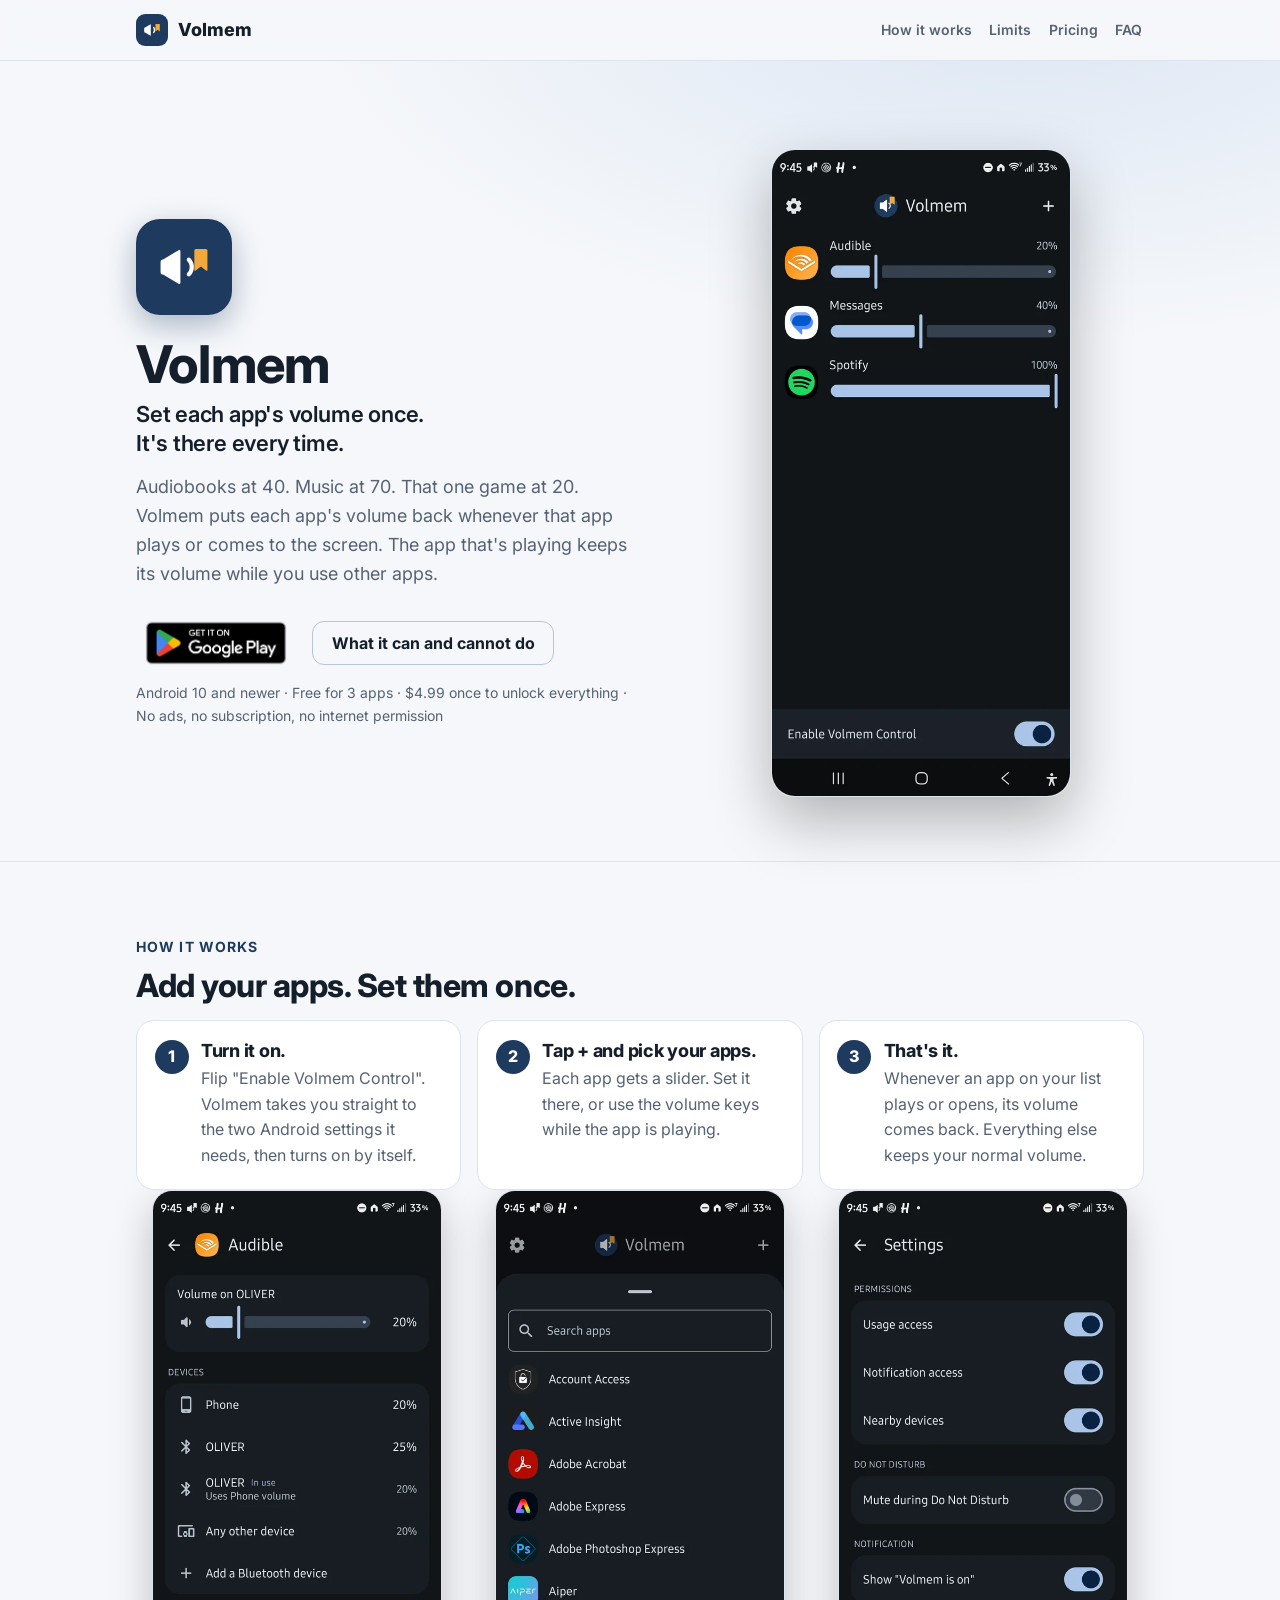
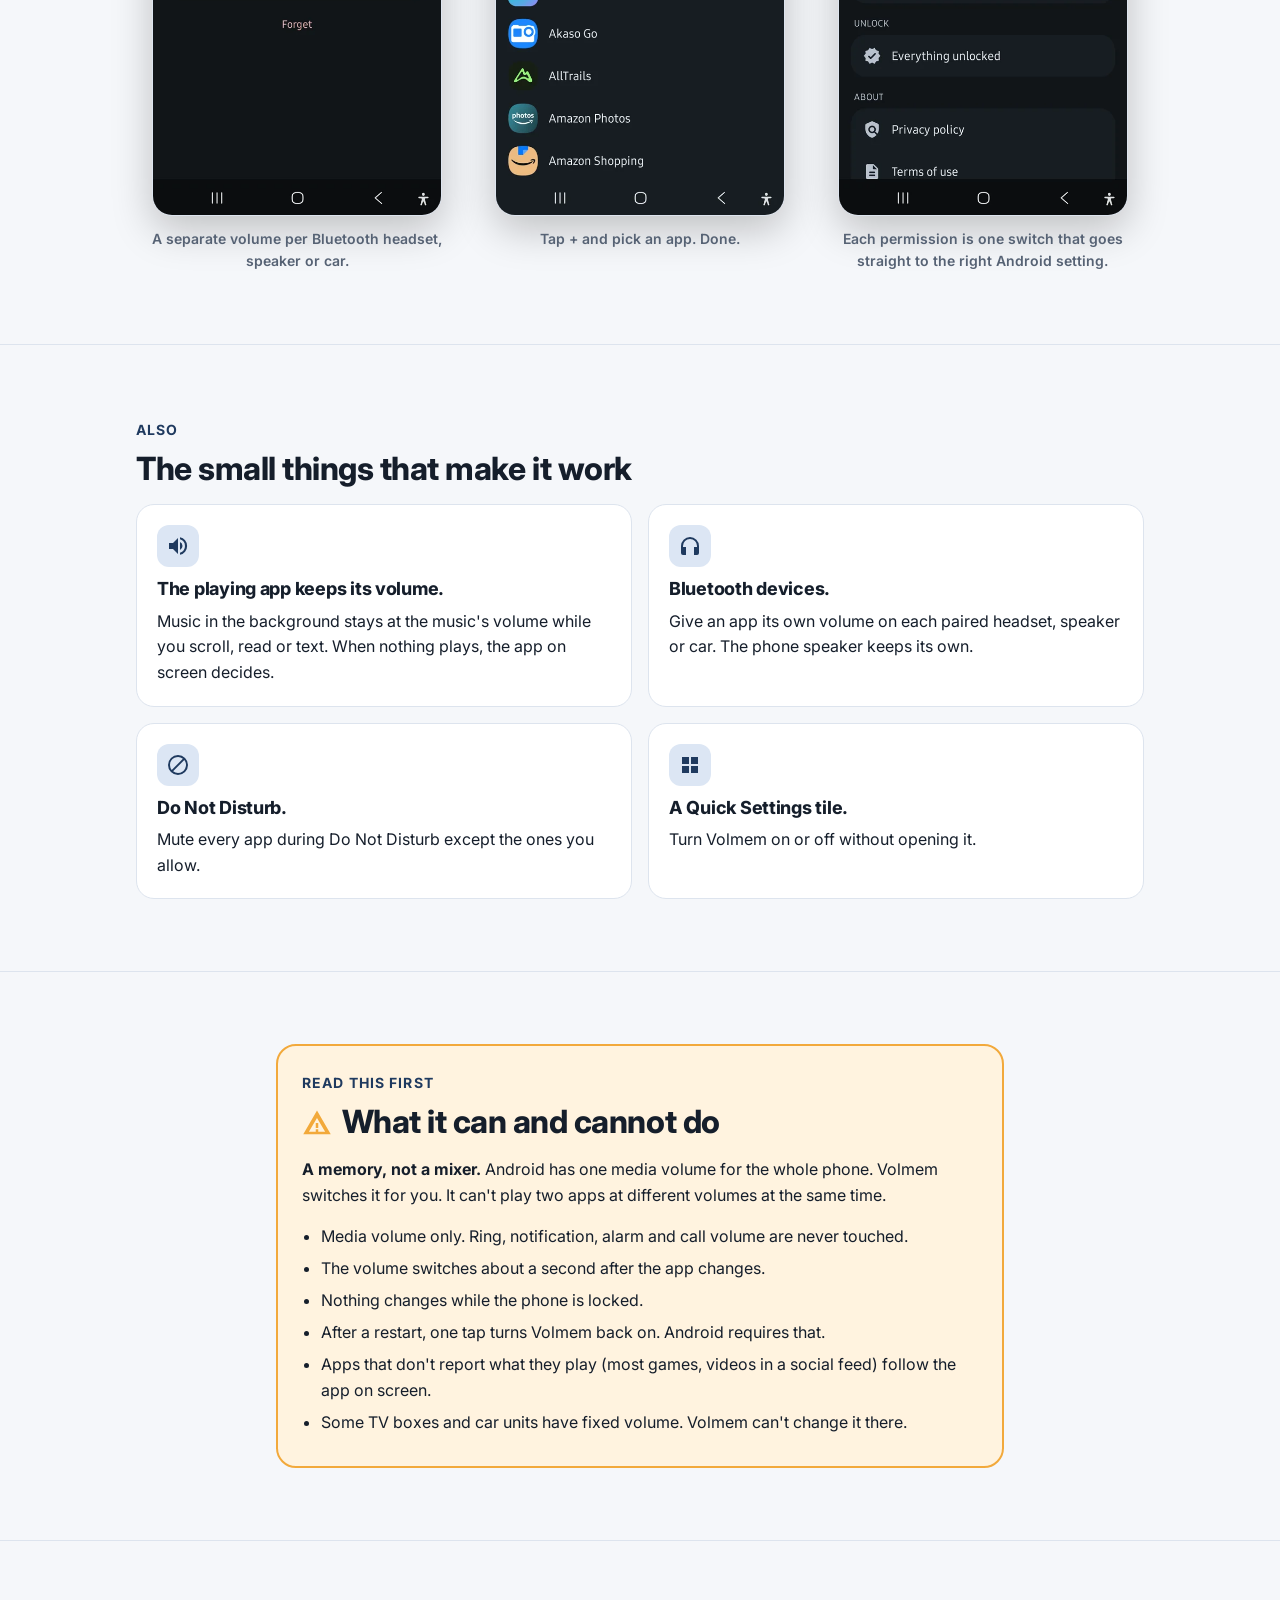
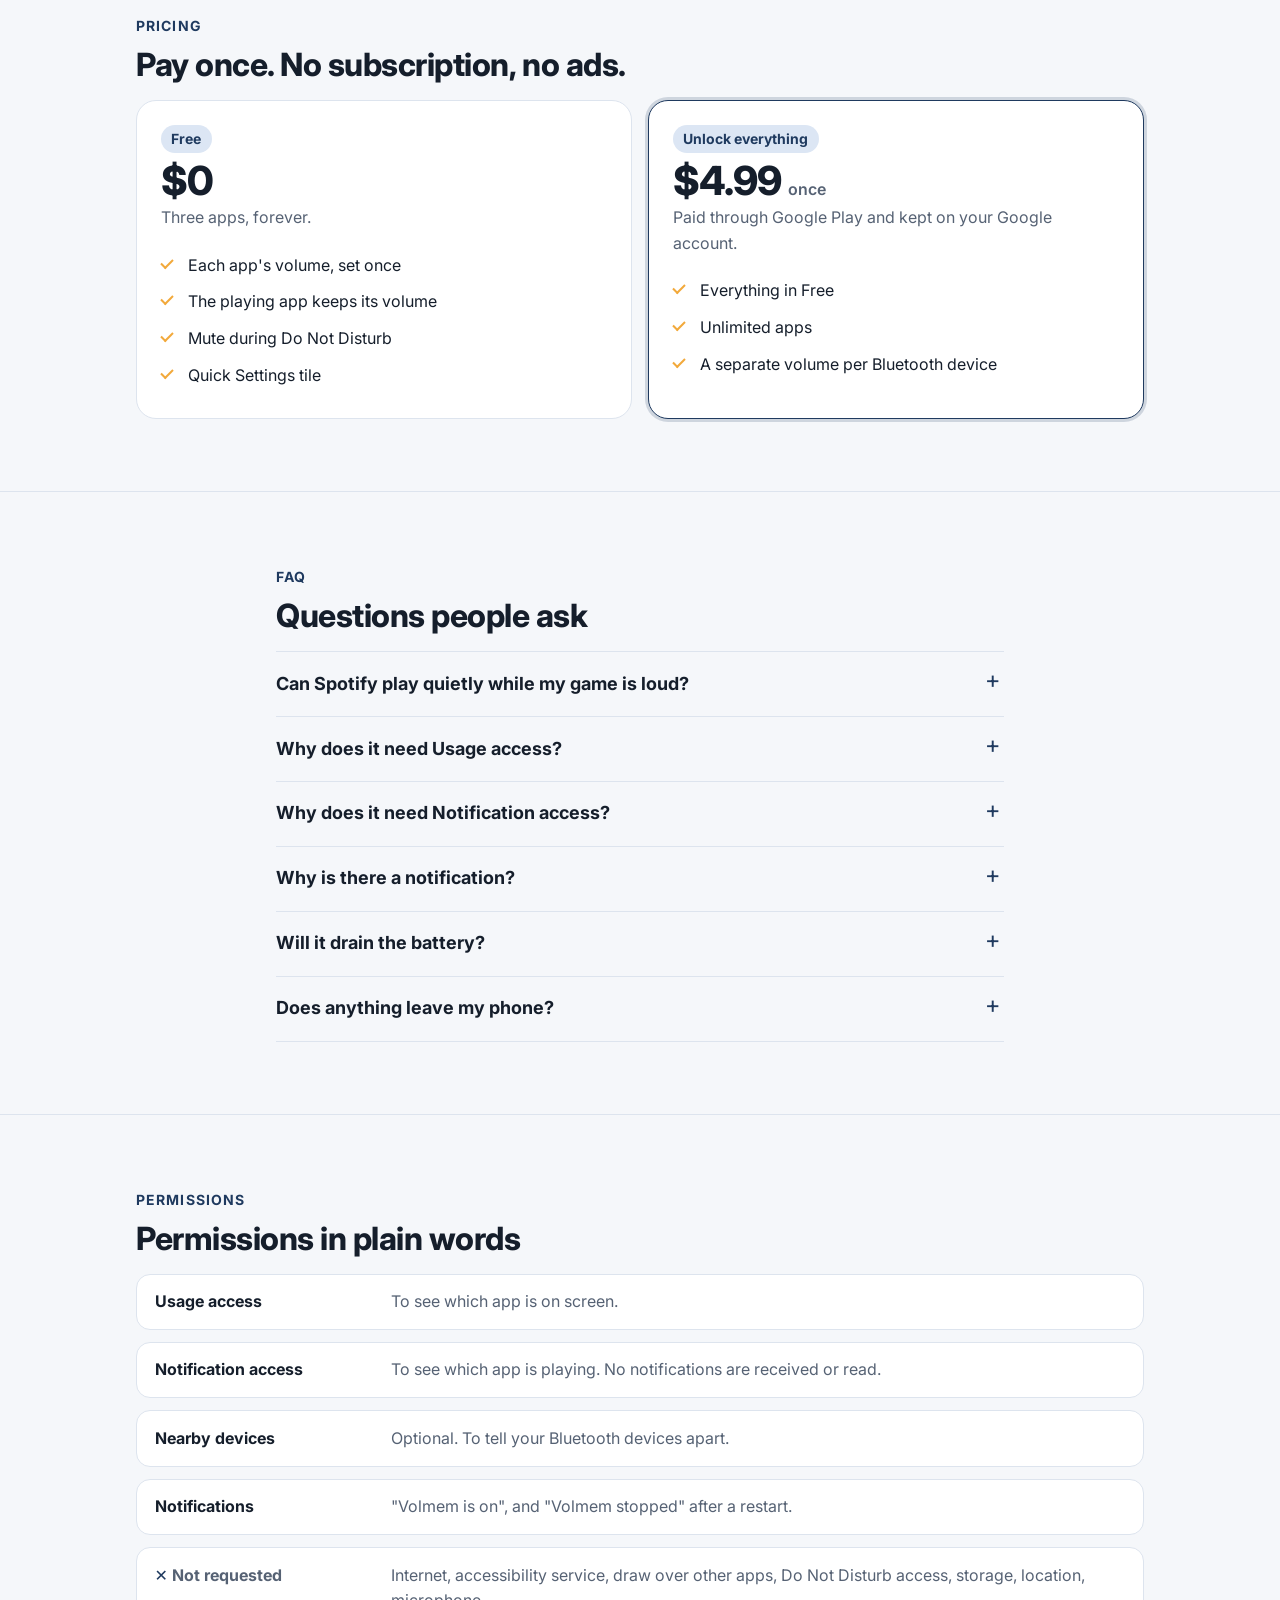
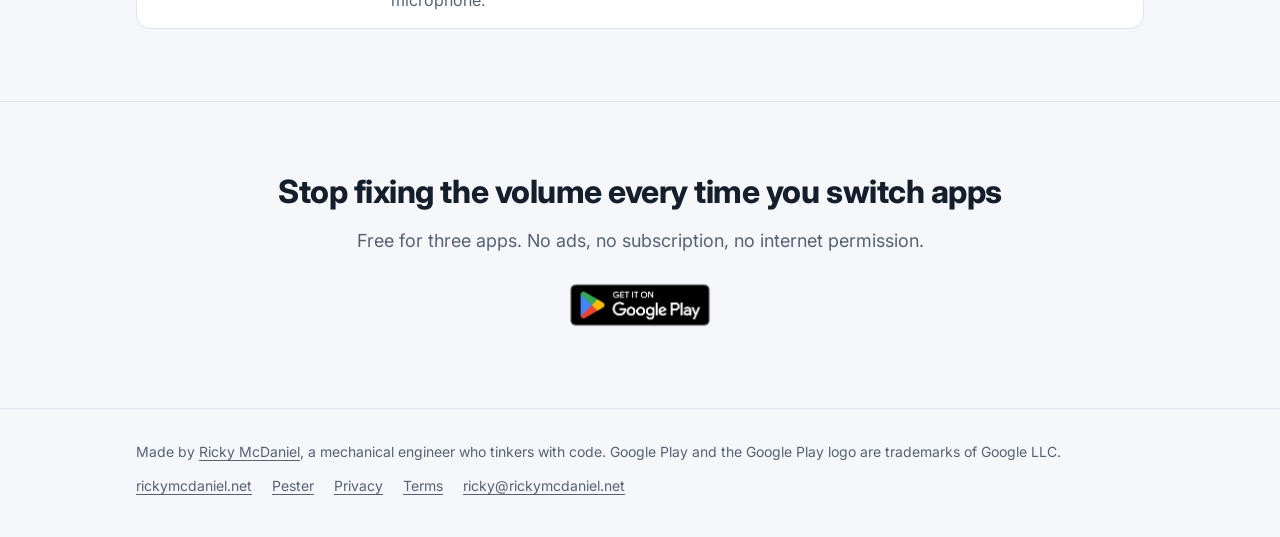
==== commit a697f792: "Site for the redesign: the playing app keeps its volume, real screenshots Copy rewritten to match th" ====
--- a/index.html
+++ b/index.html
@@ -4,13 +4,13 @@
 <meta charset="utf-8">
 <meta name="viewport" content="width=device-width, initial-scale=1">
 <title>Volmem – Volume Memory</title>
-<meta name="description" content="Volmem remembers the media volume you set in each Android app and on each headset, and puts it back when that app comes to the front. A memory, not a mixer. No internet permission, no ads, $4.99 once.">
+<meta name="description" content="Volmem remembers the volume you set for each Android app and puts it back when that app plays or opens. The app that's playing keeps its volume while you use others. No internet permission, no ads, $4.99 once.">
 <link rel="canonical" href="https://volmem.rickymcdaniel.net/">
 <meta name="theme-color" content="#1F3A5F">
 <meta property="og:type" content="website">
 <meta property="og:site_name" content="Volmem">
 <meta property="og:title" content="Volmem – Volume Memory">
-<meta property="og:description" content="Every app opens at the volume you chose. Volmem remembers the level per app and per headset and puts it back when that app comes to the front.">
+<meta property="og:description" content="Set each app's volume once. Volmem puts it back whenever that app plays or opens.">
 <meta property="og:url" content="https://volmem.rickymcdaniel.net/">
 <meta property="og:image" content="https://volmem.rickymcdaniel.net/assets/og-image.png">
 <meta property="og:image:width" content="1200">
@@ -30,8 +30,7 @@
   <div class="wrap">
     <a class="brand" href="/"><img src="assets/icon.svg" alt="" width="32" height="32">Volmem</a>
     <nav class="nav" aria-label="Page">
-      <a href="#features">Features</a>
-      <a href="#how" class="hide-sm">How it works</a>
+      <a href="#how">How it works</a>
       <a href="#limits">Limits</a>
       <a href="#pricing" class="hide-sm">Pricing</a>
       <a href="#faq" class="hide-sm">FAQ</a>
@@ -45,8 +44,8 @@
     <div>
       <img class="hero-icon" src="assets/icon.svg" alt="Volmem app icon" width="96" height="96">
       <h1><span class="app-title">Volmem</span></h1>
-      <p class="tagline">Set it once by ear. It's already there next time you open the app.</p>
-      <p class="lead">Volmem remembers the media volume you pick while each app is on screen and puts it back the moment that app comes to the front again. Nothing to configure. It learns as you use the phone.</p>
+      <p class="tagline">Set each app's volume once. It's there every time.</p>
+      <p class="lead">Audiobooks at 40. Music at 70. That one game at 20. Volmem puts each app's volume back whenever that app plays or comes to the screen. The app that's playing keeps its volume while you use other apps.</p>
       <div class="cta-row">
         <a class="play-badge" href="https://play.google.com/store/apps/details?id=com.rickymcdaniel.volmem"><img src="assets/google-play-badge.png" alt="Get it on Google Play" width="646" height="250"></a>
         <a class="btn btn-ghost" href="#limits">What it can and cannot do</a>
@@ -54,27 +53,32 @@
       <p class="cta-note">Android 10 and newer · Free for 3 apps · $4.99 once to unlock everything · No ads, no subscription, no internet permission</p>
     </div>
     <figure class="hero-shot">
-      <img src="assets/shot-01.webp" alt="Volmem storyboard: the Home screen showing Spotify in front at 100% and recent apps with their remembered levels" width="540" height="960" fetchpriority="high">
+      <img src="assets/shot-main.webp" alt="Volmem's main screen: a list of apps, each with its own volume slider, and the Enable Volmem Control switch at the bottom" width="540" height="1170" fetchpriority="high">
     </figure>
   </div>
 </section>
 
-<section id="story">
-  <div class="wrap">
-    <p class="eyebrow center" style="display:block">What it looks like</p>
-    <h2 class="center">A memory, not a mixer</h2>
+<section id="how">
+  <div class="wrap">
+    <p class="eyebrow">How it works</p>
+    <h2>Add your apps. Set them once.</h2>
+    <ol class="steps">
+      <li><h3>Turn it on.</h3><p>Flip "Enable Volmem Control". Volmem takes you straight to the two Android settings it needs, then turns on by itself.</p></li>
+      <li><h3>Tap + and pick your apps.</h3><p>Each app gets a slider. Set it there, or use the volume keys while the app is playing.</p></li>
+      <li><h3>That's it.</h3><p>Whenever an app on your list plays or opens, its volume comes back. Everything else keeps your normal volume.</p></li>
+    </ol>
     <div class="shots">
       <figure class="shot">
-        <img src="assets/shot-02.webp" alt="Storyboard: Set it once by ear, it remembers. The YouTube detail screen with the learned media level" width="540" height="960" loading="lazy">
-        <figcaption>Change the volume the way you always do. Volmem learns the level you settle on.</figcaption>
+        <img src="assets/shot-app.webp" alt="An app's page: its volume slider, a separate volume per Bluetooth device, and Plays during Do Not Disturb" width="540" height="1170" loading="lazy">
+        <figcaption>A separate volume per Bluetooth headset, speaker or car.</figcaption>
       </figure>
       <figure class="shot">
-        <img src="assets/shot-03.webp" alt="Storyboard: Headphones, car, intercom, each remembered. The Devices screen listing levels per audio device" width="540" height="960" loading="lazy">
-        <figcaption>Every headset, car or intercom keeps its own levels.</figcaption>
+        <img src="assets/shot-add.webp" alt="The + list: pick an installed app to add" width="540" height="1170" loading="lazy">
+        <figcaption>Tap + and pick an app. Done.</figcaption>
       </figure>
       <figure class="shot">
-        <img src="assets/shot-04.webp" alt="Storyboard: Two permissions, plain English. The Setup screen with Usage access and Nearby devices" width="540" height="960" loading="lazy">
-        <figcaption>Two permissions, explained on screen before you grant them.</figcaption>
+        <img src="assets/shot-settings.webp" alt="Settings: Usage access, Notification access, Nearby devices, Mute during Do Not Disturb" width="540" height="1170" loading="lazy">
+        <figcaption>Each permission is one switch that goes straight to the right Android setting.</figcaption>
       </figure>
     </div>
   </div>
@@ -82,76 +86,48 @@
 
 <section id="features">
   <div class="wrap">
-    <p class="eyebrow">Features</p>
-    <h2>Nothing to configure. Just use your phone.</h2>
-    <p class="lead">There are no rules to write and no profiles to build. Tap Start watching once, then change the volume like you always do. Volmem does the remembering.</p>
+    <p class="eyebrow">Also</p>
+    <h2>The small things that make it work</h2>
     <div class="grid grid-2">
       <div class="card">
         <div class="ico"><svg viewBox="0 0 24 24"><path d="M3 9v6h4l5 5V4L7 9H3zm13.5 3A4.5 4.5 0 0 0 14 8v8a4.5 4.5 0 0 0 2.5-4zM14 3.2v2.1a7 7 0 0 1 0 13.4v2.1a9 9 0 0 0 0-17.6z"/></svg></div>
-        <h3>It learns as you go.</h3>
-        <p>Adjust the volume the way you always do, leave it for three seconds, and Volmem remembers that level for the app in front. No rules to write, no lists to fill in.</p>
-      </div>
-      <div class="card">
-        <div class="ico"><svg viewBox="0 0 24 24"><path d="M12 2a10 10 0 1 0 0 20 10 10 0 0 0 0-20zm.5 5v5.2l3.5 2.1-.8 1.2L11 13V7h1.5z"/></svg></div>
-        <h3>Back where you left it.</h3>
-        <p>Open the app again and, about a second later, the volume is what you chose last time. Podcasts quiet, the kids' game loud, navigation louder.</p>
+        <h3>The playing app keeps its volume.</h3>
+        <p>Music in the background stays at the music's volume while you scroll, read or text. When nothing plays, the app on screen decides.</p>
       </div>
       <div class="card">
         <div class="ico"><svg viewBox="0 0 24 24"><path d="M12 3a9 9 0 0 0-9 9v7a2 2 0 0 0 2 2h3v-8H5v-1a7 7 0 0 1 14 0v1h-3v8h3a2 2 0 0 0 2-2v-7a9 9 0 0 0-9-9z"/></svg></div>
-        <h3>One memory per headset, car or intercom.</h3>
-        <p>Optional. Let Volmem see nearby devices and each Bluetooth headset, car stereo or helmet intercom keeps its own set of levels, separate from the phone speaker.</p>
-      </div>
-      <div class="card">
-        <div class="ico"><svg viewBox="0 0 24 24"><path d="M4 5h16v2H4zm0 6h16v2H4zm0 6h10v2H4z"/></svg></div>
-        <h3>Everything else.</h3>
-        <p>One default level for apps you have not set yet, so a brand-new app does not blast.</p>
+        <h3>Bluetooth devices.</h3>
+        <p>Give an app its own volume on each paired headset, speaker or car. The phone speaker keeps its own.</p>
+      </div>
+      <div class="card">
+        <div class="ico"><svg viewBox="0 0 24 24"><path d="M12 2a10 10 0 1 0 0 20 10 10 0 0 0 0-20zM4 12a8 8 0 0 1 12.9-6.3L5.7 16.9A7.9 7.9 0 0 1 4 12zm8 8a7.9 7.9 0 0 1-4.9-1.7L18.3 7.1A8 8 0 0 1 12 20z"/></svg></div>
+        <h3>Do Not Disturb.</h3>
+        <p>Mute every app during Do Not Disturb except the ones you allow.</p>
       </div>
       <div class="card">
         <div class="ico"><svg viewBox="0 0 24 24"><path d="M4 4h7v7H4zm9 0h7v7h-7zM4 13h7v7H4zm9 0h7v7h-7z"/></svg></div>
-        <h3>A tile and a slider.</h3>
-        <p>A Quick Settings tile opens a small panel with one slider: set it for this app, or just this once.</p>
-      </div>
-      <div class="card">
-        <div class="ico"><svg viewBox="0 0 24 24"><path d="M12 2a5 5 0 0 0-5 5v3H6a2 2 0 0 0-2 2v8a2 2 0 0 0 2 2h12a2 2 0 0 0 2-2v-8a2 2 0 0 0-2-2h-1V7a5 5 0 0 0-5-5zm0 2a3 3 0 0 1 3 3v3H9V7a3 3 0 0 1 3-3zm0 9a2 2 0 0 1 1 3.7V19h-2v-2.3A2 2 0 0 1 12 13z"/></svg></div>
-        <h3>Lock it, or leave it alone.</h3>
-        <p>Lock an app at a level and the volume keys snap back within a second. Or tell Volmem not to learn a particular app at all.</p>
-      </div>
-    </div>
-  </div>
-</section>
-
-<section id="how">
-  <div class="wrap">
-    <p class="eyebrow">How it works</p>
-    <h2>Set it once. It is there next time.</h2>
-    <ol class="steps">
-      <li><h3>Allow Usage access.</h3><p>Volmem shows you exactly what it reads and saves, then opens the Android setting. That is how it knows which app is in front.</p></li>
-      <li><h3>Tap Start watching.</h3><p>A small notification stays up while it runs, with a Stop button. Volmem only ever starts when you tap.</p></li>
-      <li><h3>Use your phone.</h3><p>Set the volume by ear in each app. From then on it is already there when you come back.</p></li>
-    </ol>
+        <h3>A Quick Settings tile.</h3>
+        <p>Turn Volmem on or off without opening it.</p>
+      </div>
+    </div>
   </div>
 </section>
 
 <section id="limits">
-  <div class="wrap limits-grid">
+  <div class="wrap wrap-narrow">
     <div class="callout">
       <p class="eyebrow">Read this first</p>
       <h2><svg viewBox="0 0 24 24" aria-hidden="true"><path d="M12 2 1 21h22L12 2zm0 6 6.5 11h-13L12 8zm-1 4v4h2v-4h-2zm0 5v2h2v-2h-2z"/></svg>What it can and cannot do</h2>
-      <p><strong>A memory, not a mixer.</strong> Android has one media volume for the whole phone. Volmem cannot make two apps play at different levels at the same time. If music keeps playing in the background while a game is in front, the music plays at the game's level.</p>
+      <p><strong>A memory, not a mixer.</strong> Android has one media volume for the whole phone. Volmem switches it for you. It can't play two apps at different volumes at the same time.</p>
       <ul>
-        <li>It knows which app is <strong>in front</strong>, not which app is making sound.</li>
-        <li>The level switches about a second after you switch apps.</li>
-        <li>Media volume only, unless you opt in to ring and notification volume. Alarm and call volume are never touched.</li>
-        <li>It works while the phone is unlocked. While locked, the last level stays.</li>
-        <li>After a reboot or an app update it is paused and says so. One tap resumes it.</li>
-        <li>Some TV boxes and car units have fixed volume. Volmem cannot set levels there.</li>
+        <li>Media volume only. Ring, notification, alarm and call volume are never touched.</li>
+        <li>The volume switches about a second after the app changes.</li>
+        <li>Nothing changes while the phone is locked.</li>
+        <li>After a restart, one tap turns Volmem back on. Android requires that.</li>
+        <li>Apps that don't report what they play (most games, videos in a social feed) follow the app on screen.</li>
+        <li>Some TV boxes and car units have fixed volume. Volmem can't change it there.</li>
       </ul>
-      <p style="margin:1rem 0 0">If your phone maker already has a real per-app mixer (some Samsung, Motorola, Xiaomi, OnePlus and realme phones do), Volmem tells you on the Setup screen.</p>
-    </div>
-    <figure class="shot limits-shot">
-      <img src="assets/shot-06.webp" alt="Storyboard: A memory, not a mixer. Android has one media volume, so the level switches about a second after you switch apps" width="540" height="960" loading="lazy">
-      <figcaption>One media volume. The level follows the app in front.</figcaption>
-    </figure>
+    </div>
   </div>
 </section>
 
@@ -159,28 +135,26 @@
   <div class="wrap">
     <p class="eyebrow">Pricing</p>
     <h2>Pay once. No subscription, no ads.</h2>
-    <p class="lead">Try it free with three apps. Unlock everything for a one-time purchase through Google Play. Levels never reset.</p>
     <div class="price-grid">
       <div class="price">
         <span class="pill">Free</span>
         <div class="amount">$0</div>
-        <p class="muted">Volmem remembers 3 apps, forever.</p>
+        <p class="muted">Three apps, forever.</p>
         <ul>
-          <li>Learns as you go, no rules to write</li>
-          <li>Quick Settings tile and slider panel</li>
-          <li>Honest Watching / Paused status</li>
-          <li>Export your levels as a file</li>
+          <li>Each app's volume, set once</li>
+          <li>The playing app keeps its volume</li>
+          <li>Mute during Do Not Disturb</li>
+          <li>Quick Settings tile</li>
         </ul>
       </div>
       <div class="price featured">
         <span class="pill">Unlock everything</span>
         <div class="amount">$4.99 <small>once</small></div>
-        <p class="muted">Paid through Google Play, kept forever on your Google account. No subscription, no ads, no Pro package.</p>
+        <p class="muted">Paid through Google Play and kept on your Google account.</p>
         <ul>
           <li>Everything in Free</li>
           <li>Unlimited apps</li>
-          <li>Separate levels per headset, car or intercom</li>
-          <li>The lock switch</li>
+          <li>A separate volume per Bluetooth device</li>
         </ul>
       </div>
     </div>
@@ -192,10 +166,12 @@
     <p class="eyebrow">FAQ</p>
     <h2>Questions people ask</h2>
     <div class="faq">
-      <details><summary>Can it play Spotify quietly while my game is loud?</summary><p>No, and neither can any app on stock Android without root. There is one media volume. Volmem puts back the level you chose for whichever app is in front and switches it when you switch apps.</p></details>
-      <details><summary>Why does it need Usage access?</summary><p>It is the only way to learn which app is on screen without an accessibility service. Volmem reads just the app's name, keeps it on your phone, and never sends it anywhere. It has no internet permission, so it could not even if it wanted to.</p></details>
-      <details><summary>Why is there a notification all the time?</summary><p>Android requires a visible notification for anything that keeps running while you use other apps. It shows the app in front and its level, and has a Stop button. Tap Stop and Volmem stops.</p></details>
-      <details><summary>Will it drain the battery?</summary><p>It asks Android which app is in front about once a second and sets the volume when that changes. It does not read the screen, record audio or keep the CPU awake. If your phone's battery manager stops it, Volmem says Paused rather than pretending to run.</p></details>
+      <details><summary>Can Spotify play quietly while my game is loud?</summary><p>Not at the same moment. Stock Android has one media volume. But if Spotify is the app playing, it keeps its volume while you use other apps. When a game or video takes over the sound, that app's volume comes in.</p></details>
+      <details><summary>Why does it need Usage access?</summary><p>To see which app is on screen. It's the only way to do that without an accessibility service.</p></details>
+      <details><summary>Why does it need Notification access?</summary><p>Android tells only apps with Notification access which app is playing. Volmem asks Android for no notifications at all and never reads them.</p></details>
+      <details><summary>Why is there a notification?</summary><p>Android requires one for anything that keeps working while you use other apps. It's silent and minimized, and you can hide it in Volmem's settings.</p></details>
+      <details><summary>Will it drain the battery?</summary><p>It checks about once a second, only while the screen is on and unlocked, and does nothing while the phone is locked. It doesn't read the screen, record audio or use the internet.</p></details>
+      <details><summary>Does anything leave my phone?</summary><p>No. Volmem has no internet permission, so it can't send anything anywhere.</p></details>
     </div>
   </div>
 </section>
@@ -204,14 +180,12 @@
   <div class="wrap">
     <p class="eyebrow">Permissions</p>
     <h2>Permissions in plain words</h2>
-    <p class="lead">Two permissions do the job. Everything else is optional and explained on screen before Android asks.</p>
     <ul class="perms">
-      <li><b>Usage access</b><span>To see which app is in front. Reads only the app's name; stored on the phone, never sent anywhere.</span></li>
-      <li><b>Notifications and a foreground service</b><span>The "Volmem is watching" notification with its Stop button, and the "Paused after restart" notice.</span></li>
-      <li><b>Run at startup</b><span>Only to post "Paused after restart. Tap to resume." It never starts watching by itself.</span></li>
-      <li><b>Nearby devices</b><span>Optional. To tell your headsets and speakers apart so each keeps its own levels.</span></li>
-      <li><b>Do Not Disturb access</b><span>Optional. Android requires it before an app may change ring or notification volume. Asked only if you opt in.</span></li>
-      <li class="no"><b>Not requested</b><span>Internet, accessibility service, draw over other apps, notification listener, storage, location, microphone.</span></li>
+      <li><b>Usage access</b><span>To see which app is on screen.</span></li>
+      <li><b>Notification access</b><span>To see which app is playing. No notifications are received or read.</span></li>
+      <li><b>Nearby devices</b><span>Optional. To tell your Bluetooth devices apart.</span></li>
+      <li><b>Notifications</b><span>"Volmem is on", and "Volmem stopped" after a restart.</span></li>
+      <li class="no"><b>Not requested</b><span>Internet, accessibility service, draw over other apps, Do Not Disturb access, storage, location, microphone.</span></li>
     </ul>
   </div>
 </section>
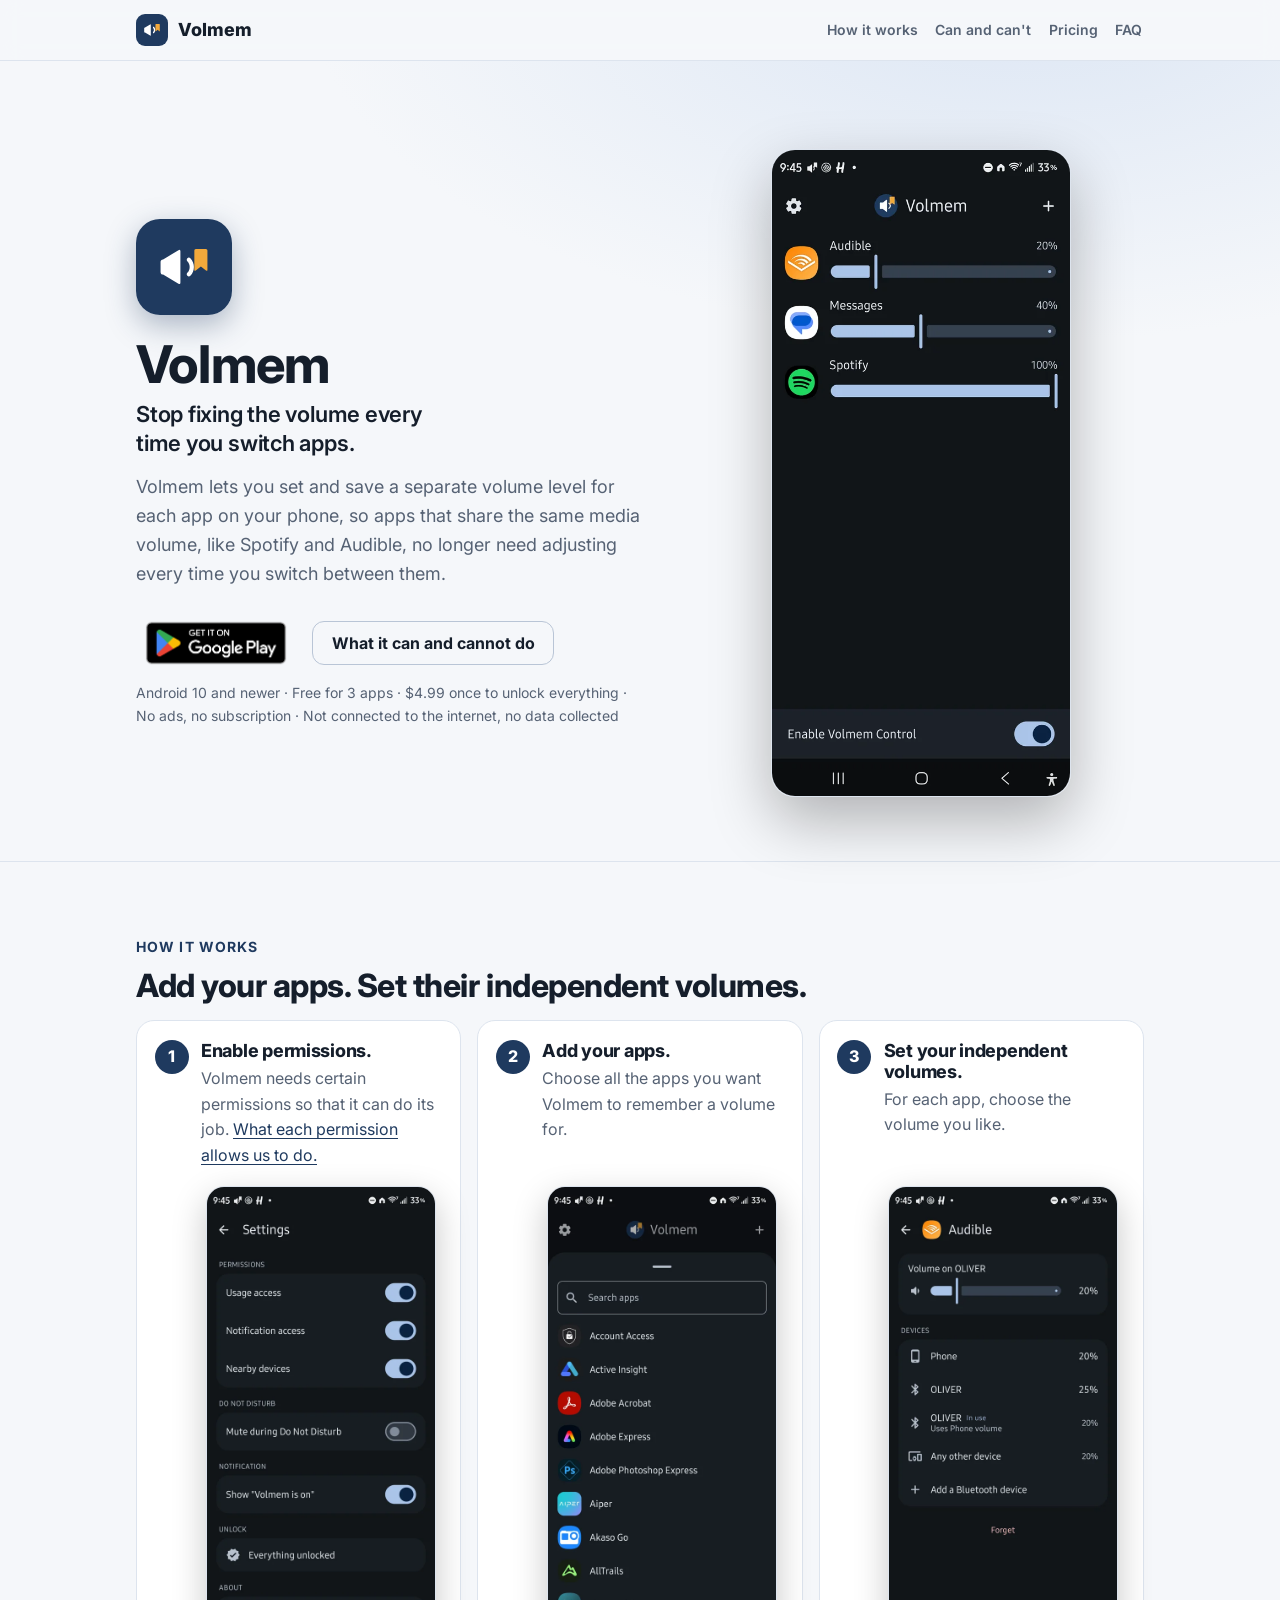
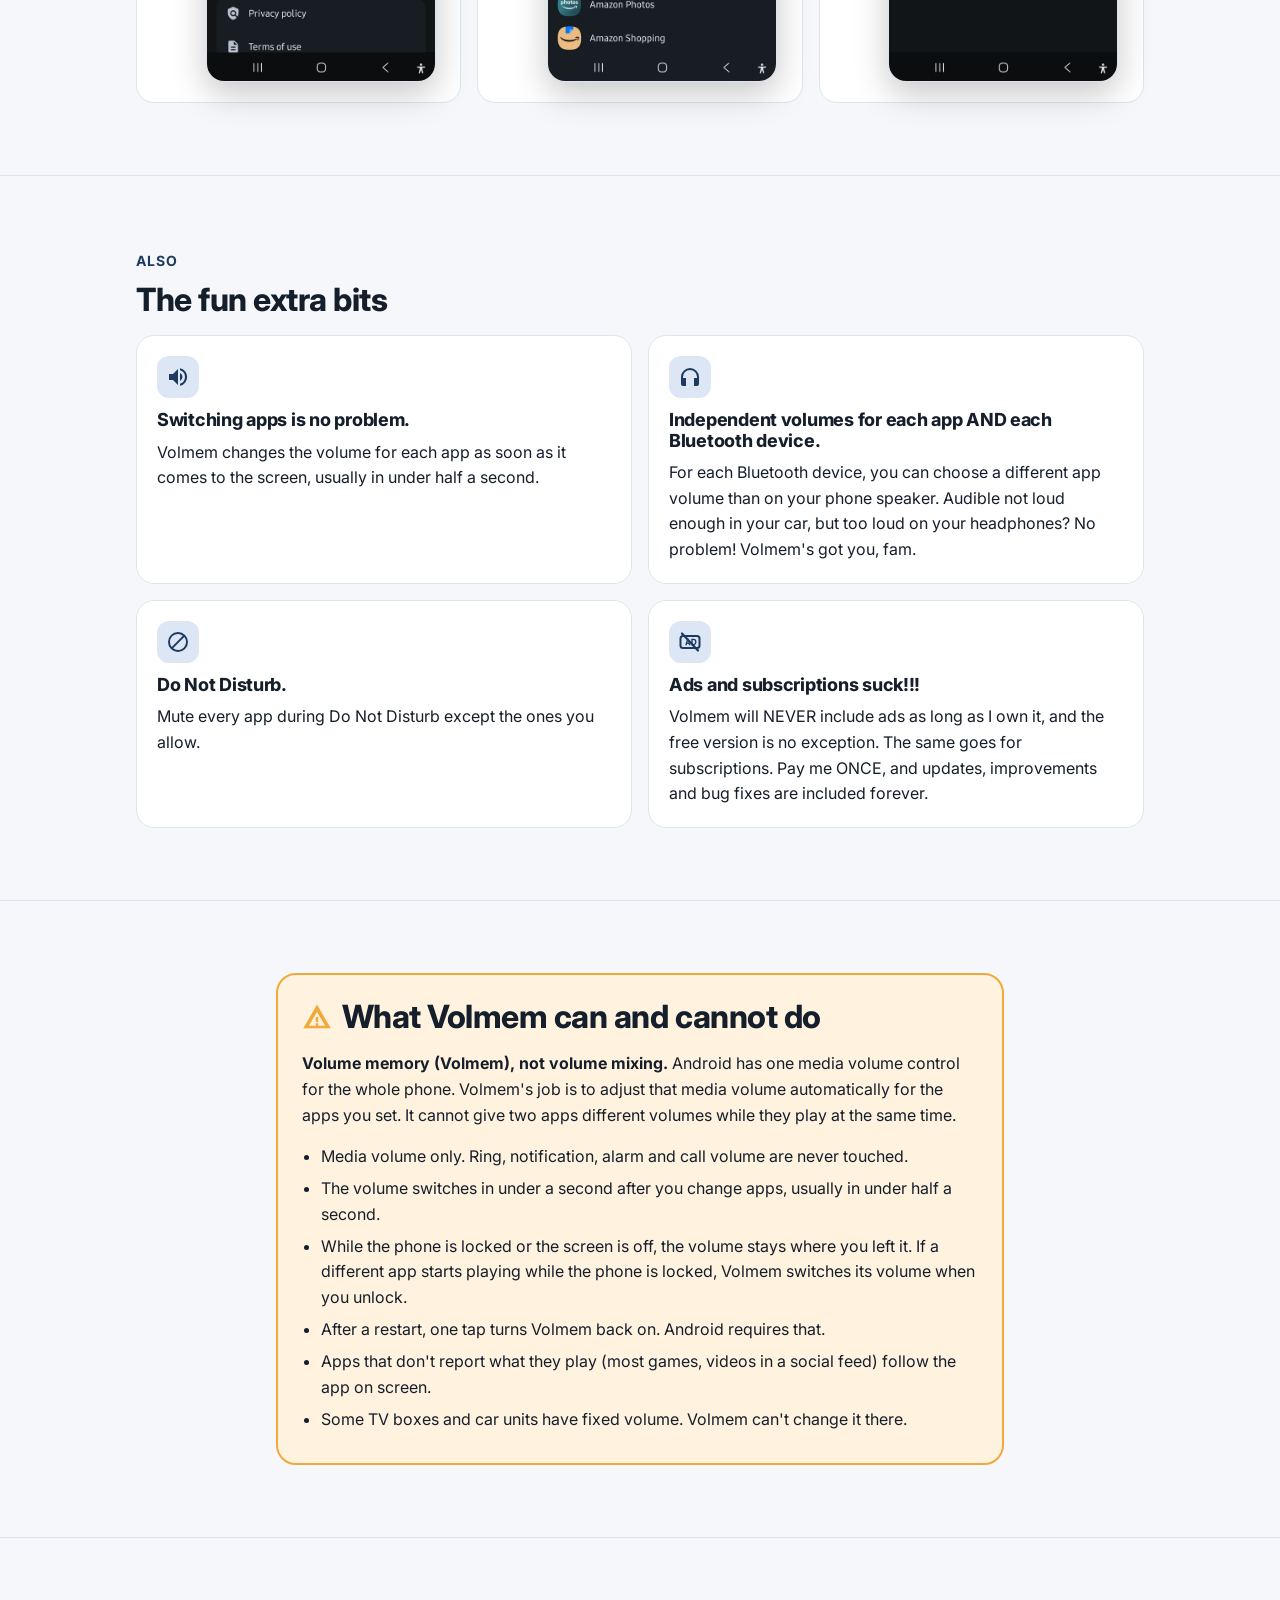
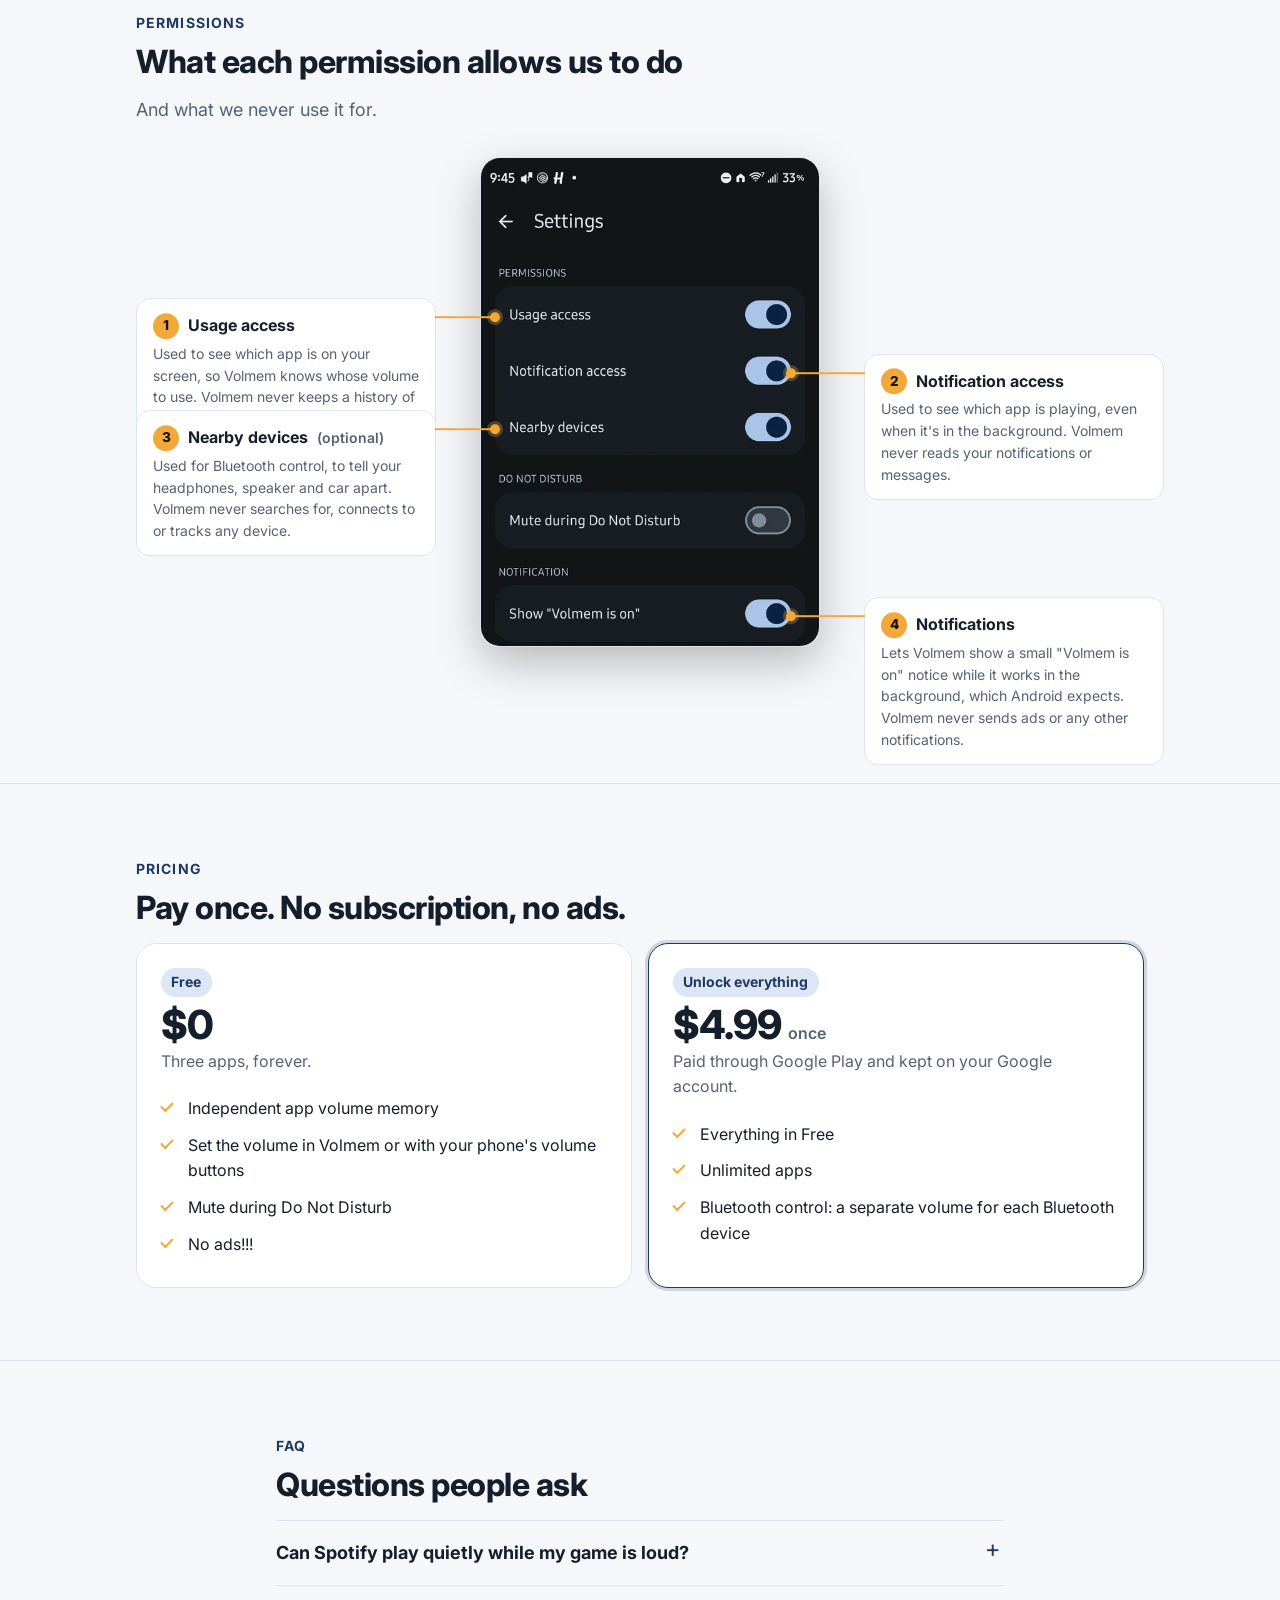
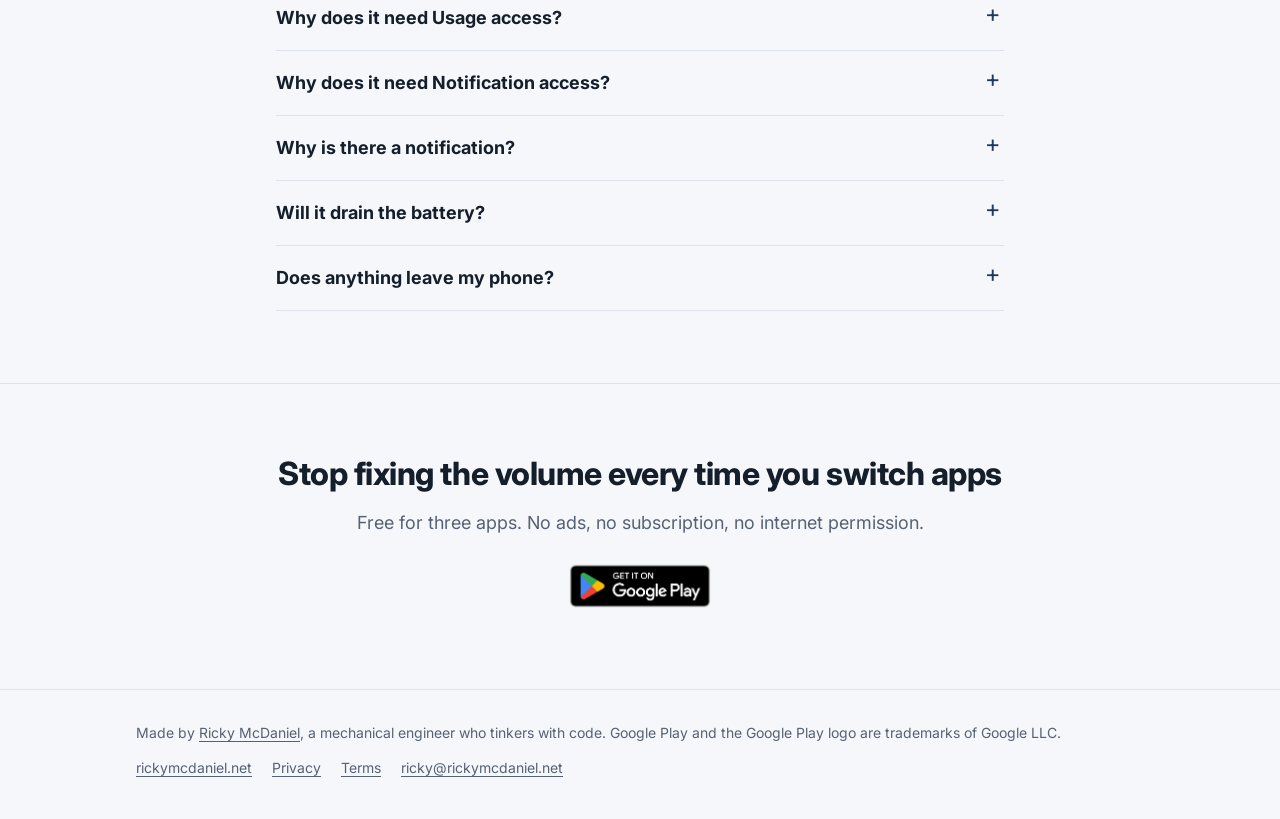
==== commit d7a546d7: "Plain-language rewrite and regrouped page Hero says what Volmem does in everyday words. How it works" ====
--- a/index.html
+++ b/index.html
@@ -4,13 +4,13 @@
 <meta charset="utf-8">
 <meta name="viewport" content="width=device-width, initial-scale=1">
 <title>Volmem – Volume Memory</title>
-<meta name="description" content="Volmem remembers the volume you set for each Android app and puts it back when that app plays or opens. The app that's playing keeps its volume while you use others. No internet permission, no ads, $4.99 once.">
+<meta name="description" content="Volmem lets you set and save a separate volume for each app on your Android phone, so apps like Spotify and Audible no longer need adjusting every time you switch between them. No ads, no subscription, not connected to the internet.">
 <link rel="canonical" href="https://volmem.rickymcdaniel.net/">
 <meta name="theme-color" content="#1F3A5F">
 <meta property="og:type" content="website">
 <meta property="og:site_name" content="Volmem">
 <meta property="og:title" content="Volmem – Volume Memory">
-<meta property="og:description" content="Set each app's volume once. Volmem puts it back whenever that app plays or opens.">
+<meta property="og:description" content="Stop fixing the volume every time you switch apps. Set a separate volume for each app, once.">
 <meta property="og:url" content="https://volmem.rickymcdaniel.net/">
 <meta property="og:image" content="https://volmem.rickymcdaniel.net/assets/og-image.png">
 <meta property="og:image:width" content="1200">
@@ -31,7 +31,7 @@
     <a class="brand" href="/"><img src="assets/icon.svg" alt="" width="32" height="32">Volmem</a>
     <nav class="nav" aria-label="Page">
       <a href="#how">How it works</a>
-      <a href="#limits">Limits</a>
+      <a href="#limits">Can and can't</a>
       <a href="#pricing" class="hide-sm">Pricing</a>
       <a href="#faq" class="hide-sm">FAQ</a>
     </nav>
@@ -44,13 +44,13 @@
     <div>
       <img class="hero-icon" src="assets/icon.svg" alt="Volmem app icon" width="96" height="96">
       <h1><span class="app-title">Volmem</span></h1>
-      <p class="tagline">Set each app's volume once. It's there every time.</p>
-      <p class="lead">Audiobooks at 40. Music at 70. That one game at 20. Volmem puts each app's volume back whenever that app plays or comes to the screen. The app that's playing keeps its volume while you use other apps.</p>
+      <p class="tagline">Stop fixing the volume every time you switch apps.</p>
+      <p class="lead">Volmem lets you set and save a separate volume level for each app on your phone, so apps that share the same media volume, like Spotify and Audible, no longer need adjusting every time you switch between them.</p>
       <div class="cta-row">
         <a class="play-badge" href="https://play.google.com/store/apps/details?id=com.rickymcdaniel.volmem"><img src="assets/google-play-badge.png" alt="Get it on Google Play" width="646" height="250"></a>
         <a class="btn btn-ghost" href="#limits">What it can and cannot do</a>
       </div>
-      <p class="cta-note">Android 10 and newer · Free for 3 apps · $4.99 once to unlock everything · No ads, no subscription, no internet permission</p>
+      <p class="cta-note">Android 10 and newer · Free for 3 apps · $4.99 once to unlock everything · No ads, no subscription · Not connected to the internet, no data collected</p>
     </div>
     <figure class="hero-shot">
       <img src="assets/shot-main.webp" alt="Volmem's main screen: a list of apps, each with its own volume slider, and the Enable Volmem Control switch at the bottom" width="540" height="1170" fetchpriority="high">
@@ -61,43 +61,41 @@
 <section id="how">
   <div class="wrap">
     <p class="eyebrow">How it works</p>
-    <h2>Add your apps. Set them once.</h2>
-    <ol class="steps">
-      <li><h3>Turn it on.</h3><p>Flip "Enable Volmem Control". Volmem takes you straight to the two Android settings it needs, then turns on by itself.</p></li>
-      <li><h3>Tap + and pick your apps.</h3><p>Each app gets a slider. Set it there, or use the volume keys while the app is playing.</p></li>
-      <li><h3>That's it.</h3><p>Whenever an app on your list plays or opens, its volume comes back. Everything else keeps your normal volume.</p></li>
+    <h2>Add your apps. Set their independent volumes.</h2>
+    <ol class="steps steps-pics">
+      <li>
+        <h3>Enable permissions.</h3>
+        <p>Volmem needs certain permissions so that it can do its job. <a href="#permissions">What each permission allows us to do.</a></p>
+        <img src="assets/shot-settings.webp" alt="Volmem's settings with Usage access, Notification access and Nearby devices switched on" width="540" height="1170" loading="lazy">
+      </li>
+      <li>
+        <h3>Add your apps.</h3>
+        <p>Choose all the apps you want Volmem to remember a volume for.</p>
+        <img src="assets/shot-add.webp" alt="The + list: pick an installed app to add" width="540" height="1170" loading="lazy">
+      </li>
+      <li>
+        <h3>Set your independent volumes.</h3>
+        <p>For each app, choose the volume you like.</p>
+        <img src="assets/shot-app.webp" alt="An app's page: its volume slider and a separate volume for each Bluetooth device" width="540" height="1170" loading="lazy">
+      </li>
     </ol>
-    <div class="shots">
-      <figure class="shot">
-        <img src="assets/shot-app.webp" alt="An app's page: its volume slider, a separate volume per Bluetooth device, and Plays during Do Not Disturb" width="540" height="1170" loading="lazy">
-        <figcaption>A separate volume per Bluetooth headset, speaker or car.</figcaption>
-      </figure>
-      <figure class="shot">
-        <img src="assets/shot-add.webp" alt="The + list: pick an installed app to add" width="540" height="1170" loading="lazy">
-        <figcaption>Tap + and pick an app. Done.</figcaption>
-      </figure>
-      <figure class="shot">
-        <img src="assets/shot-settings.webp" alt="Settings: Usage access, Notification access, Nearby devices, Mute during Do Not Disturb" width="540" height="1170" loading="lazy">
-        <figcaption>Each permission is one switch that goes straight to the right Android setting.</figcaption>
-      </figure>
-    </div>
   </div>
 </section>
 
 <section id="features">
   <div class="wrap">
     <p class="eyebrow">Also</p>
-    <h2>The small things that make it work</h2>
+    <h2>The fun extra bits</h2>
     <div class="grid grid-2">
       <div class="card">
         <div class="ico"><svg viewBox="0 0 24 24"><path d="M3 9v6h4l5 5V4L7 9H3zm13.5 3A4.5 4.5 0 0 0 14 8v8a4.5 4.5 0 0 0 2.5-4zM14 3.2v2.1a7 7 0 0 1 0 13.4v2.1a9 9 0 0 0 0-17.6z"/></svg></div>
-        <h3>The playing app keeps its volume.</h3>
-        <p>Music in the background stays at the music's volume while you scroll, read or text. When nothing plays, the app on screen decides.</p>
+        <h3>Switching apps is no problem.</h3>
+        <p>Volmem changes the volume for each app as soon as it comes to the screen, usually in under half a second.</p>
       </div>
       <div class="card">
         <div class="ico"><svg viewBox="0 0 24 24"><path d="M12 3a9 9 0 0 0-9 9v7a2 2 0 0 0 2 2h3v-8H5v-1a7 7 0 0 1 14 0v1h-3v8h3a2 2 0 0 0 2-2v-7a9 9 0 0 0-9-9z"/></svg></div>
-        <h3>Bluetooth devices.</h3>
-        <p>Give an app its own volume on each paired headset, speaker or car. The phone speaker keeps its own.</p>
+        <h3>Independent volumes for each app AND each Bluetooth device.</h3>
+        <p>For each Bluetooth device, you can choose a different app volume than on your phone speaker. Audible not loud enough in your car, but too loud on your headphones? No problem! Volmem's got you, fam.</p>
       </div>
       <div class="card">
         <div class="ico"><svg viewBox="0 0 24 24"><path d="M12 2a10 10 0 1 0 0 20 10 10 0 0 0 0-20zM4 12a8 8 0 0 1 12.9-6.3L5.7 16.9A7.9 7.9 0 0 1 4 12zm8 8a7.9 7.9 0 0 1-4.9-1.7L18.3 7.1A8 8 0 0 1 12 20z"/></svg></div>
@@ -105,9 +103,9 @@
         <p>Mute every app during Do Not Disturb except the ones you allow.</p>
       </div>
       <div class="card">
-        <div class="ico"><svg viewBox="0 0 24 24"><path d="M4 4h7v7H4zm9 0h7v7h-7zM4 13h7v7H4zm9 0h7v7h-7z"/></svg></div>
-        <h3>A Quick Settings tile.</h3>
-        <p>Turn Volmem on or off without opening it.</p>
+        <div class="ico"><svg viewBox="0 0 24 24" aria-hidden="true"><rect x="2.5" y="6" width="19" height="12" rx="2.5" fill="none" stroke="currentColor" stroke-width="2"/><path d="M7.2 15.2 9.1 8.8h1.4l1.9 6.4h-1.5l-.4-1.4H9.1l-.4 1.4H7.2zm2.2-2.6h1.3l-.65-2.3-.65 2.3zm3.9 2.6V8.8h2.2c1.9 0 3 1.2 3 3.2s-1.1 3.2-3 3.2h-2.2zm1.4-1.2h.8c1 0 1.6-.7 1.6-2s-.6-2-1.6-2h-.8v4z"/><path d="M4 3.5 20 20.5" fill="none" stroke="currentColor" stroke-width="2.2" stroke-linecap="round"/></svg></div>
+        <h3>Ads and subscriptions suck!!!</h3>
+        <p>Volmem will NEVER include ads as long as I own it, and the free version is no exception. The same goes for subscriptions. Pay me ONCE, and updates, improvements and bug fixes are included forever.</p>
       </div>
     </div>
   </div>
@@ -116,18 +114,50 @@
 <section id="limits">
   <div class="wrap wrap-narrow">
     <div class="callout">
-      <p class="eyebrow">Read this first</p>
-      <h2><svg viewBox="0 0 24 24" aria-hidden="true"><path d="M12 2 1 21h22L12 2zm0 6 6.5 11h-13L12 8zm-1 4v4h2v-4h-2zm0 5v2h2v-2h-2z"/></svg>What it can and cannot do</h2>
-      <p><strong>A memory, not a mixer.</strong> Android has one media volume for the whole phone. Volmem switches it for you. It can't play two apps at different volumes at the same time.</p>
+      <h2><svg viewBox="0 0 24 24" aria-hidden="true"><path d="M12 2 1 21h22L12 2zm0 6 6.5 11h-13L12 8zm-1 4v4h2v-4h-2zm0 5v2h2v-2h-2z"/></svg>What Volmem can and cannot do</h2>
+      <p><strong>Volume memory (Volmem), not volume mixing.</strong> Android has one media volume control for the whole phone. Volmem's job is to adjust that media volume automatically for the apps you set. It cannot give two apps different volumes while they play at the same time.</p>
       <ul>
         <li>Media volume only. Ring, notification, alarm and call volume are never touched.</li>
-        <li>The volume switches about a second after the app changes.</li>
-        <li>Nothing changes while the phone is locked.</li>
+        <li>The volume switches in under a second after you change apps, usually in under half a second.</li>
+        <li>While the phone is locked or the screen is off, the volume stays where you left it. If a different app starts playing while the phone is locked, Volmem switches its volume when you unlock.</li>
         <li>After a restart, one tap turns Volmem back on. Android requires that.</li>
         <li>Apps that don't report what they play (most games, videos in a social feed) follow the app on screen.</li>
         <li>Some TV boxes and car units have fixed volume. Volmem can't change it there.</li>
       </ul>
     </div>
+  </div>
+</section>
+
+<section id="permissions">
+  <div class="wrap">
+    <p class="eyebrow">Permissions</p>
+    <h2>What each permission allows us to do</h2>
+    <p class="lead">And what we never use it for.</p>
+    <figure class="perm-map">
+      <div class="perm-img">
+        <img src="assets/shot-permissions.webp" alt="Volmem's settings screen: Usage access, Notification access and Nearby devices switched on, and Show &quot;Volmem is on&quot;" width="540" height="780" loading="lazy">
+        <span class="perm-dot" style="--y:32.3" aria-hidden="true">1</span>
+        <span class="perm-dot" style="--y:43.6" aria-hidden="true">2</span>
+        <span class="perm-dot" style="--y:55.1" aria-hidden="true">3</span>
+        <span class="perm-dot" style="--y:93.3" aria-hidden="true">4</span>
+      </div>
+      <div class="perm-note left" style="--y:32.3">
+        <b><i>1</i>Usage access</b>
+        <span>Used to see which app is on your screen, so Volmem knows whose volume to use. Volmem never keeps a history of the apps you use, and never sends it anywhere.</span>
+      </div>
+      <div class="perm-note right" style="--y:43.6">
+        <b><i>2</i>Notification access</b>
+        <span>Used to see which app is playing, even when it's in the background. Volmem never reads your notifications or messages.</span>
+      </div>
+      <div class="perm-note left" style="--y:55.1">
+        <b><i>3</i>Nearby devices <small>(optional)</small></b>
+        <span>Used for Bluetooth control, to tell your headphones, speaker and car apart. Volmem never searches for, connects to or tracks any device.</span>
+      </div>
+      <div class="perm-note right" style="--y:93.3">
+        <b><i>4</i>Notifications</b>
+        <span>Lets Volmem show a small "Volmem is on" notice while it works in the background, which Android expects. Volmem never sends ads or any other notifications.</span>
+      </div>
+    </figure>
   </div>
 </section>
 
@@ -141,10 +171,10 @@
         <div class="amount">$0</div>
         <p class="muted">Three apps, forever.</p>
         <ul>
-          <li>Each app's volume, set once</li>
-          <li>The playing app keeps its volume</li>
+          <li>Independent app volume memory</li>
+          <li>Set the volume in Volmem or with your phone's volume buttons</li>
           <li>Mute during Do Not Disturb</li>
-          <li>Quick Settings tile</li>
+          <li>No ads!!!</li>
         </ul>
       </div>
       <div class="price featured">
@@ -154,7 +184,7 @@
         <ul>
           <li>Everything in Free</li>
           <li>Unlimited apps</li>
-          <li>A separate volume per Bluetooth device</li>
+          <li>Bluetooth control: a separate volume for each Bluetooth device</li>
         </ul>
       </div>
     </div>
@@ -176,20 +206,6 @@
   </div>
 </section>
 
-<section id="permissions">
-  <div class="wrap">
-    <p class="eyebrow">Permissions</p>
-    <h2>Permissions in plain words</h2>
-    <ul class="perms">
-      <li><b>Usage access</b><span>To see which app is on screen.</span></li>
-      <li><b>Notification access</b><span>To see which app is playing. No notifications are received or read.</span></li>
-      <li><b>Nearby devices</b><span>Optional. To tell your Bluetooth devices apart.</span></li>
-      <li><b>Notifications</b><span>"Volmem is on", and "Volmem stopped" after a restart.</span></li>
-      <li class="no"><b>Not requested</b><span>Internet, accessibility service, draw over other apps, Do Not Disturb access, storage, location, microphone.</span></li>
-    </ul>
-  </div>
-</section>
-
 <section class="center" id="download">
   <div class="wrap">
     <h2>Stop fixing the volume every time you switch apps</h2>
@@ -206,7 +222,6 @@
     <div>Made by <a href="https://rickymcdaniel.net/">Ricky McDaniel</a>, a mechanical engineer who tinkers with code. Google Play and the Google Play logo are trademarks of Google LLC.</div>
     <nav aria-label="Legal">
       <a href="https://rickymcdaniel.net/">rickymcdaniel.net</a>
-      <a href="https://pester.rickymcdaniel.net/">Pester</a>
       <a href="https://rickymcdaniel.net/privacy.html">Privacy</a>
       <a href="https://rickymcdaniel.net/terms.html">Terms</a>
       <a href="mailto:&#114;&#105;&#99;&#107;&#121;&#64;&#114;&#105;&#99;&#107;&#121;&#109;&#99;&#100;&#97;&#110;&#105;&#101;&#108;&#46;&#110;&#101;&#116;">&#114;&#105;&#99;&#107;&#121;&#64;&#114;&#105;&#99;&#107;&#121;&#109;&#99;&#100;&#97;&#110;&#105;&#101;&#108;&#46;&#110;&#101;&#116;</a>
--- a/assets/style.css
+++ b/assets/style.css
@@ -189,3 +189,36 @@
 /* ---------- limits + shot ---------- */
 .limits-grid { display: grid; gap: 1.5rem; align-items: start; justify-items: center; }
 @media (min-width: 820px) { .limits-grid { grid-template-columns: 1fr 300px; justify-items: stretch; } .limits-shot { width: 100%; } }
+
+/* ---------- steps with a picture under each ---------- */
+.steps-pics li { display: flex; flex-direction: column; }
+.steps-pics li > img { margin: 1.1rem auto 0; width: min(100%, 230px); border-radius: 18px; box-shadow: 0 12px 34px rgba(0,0,0,.22); border: 1px solid var(--line); background: var(--surface); }
+.steps-pics li p { flex: 1 0 auto; }
+
+/* ---------- permissions map: the settings picture with a note pointing at each switch ---------- */
+.perm-map { position: relative; margin: 2rem auto 0; display: grid; gap: 1rem; justify-items: center; }
+.perm-img { position: relative; width: min(100%, 320px); }
+.perm-img img { border-radius: 20px; box-shadow: 0 16px 44px rgba(0,0,0,.25); border: 1px solid var(--line); }
+.perm-dot, .perm-note i { display: inline-grid; place-items: center; width: 26px; height: 26px; border-radius: 50%; background: var(--accent); color: #1A1300; font-weight: 800; font-size: .85rem; font-style: normal; }
+.perm-dot { position: absolute; left: -13px; top: calc(var(--y) * 1%); transform: translateY(-50%); box-shadow: 0 0 0 3px var(--bg); }
+.perm-note { background: var(--surface); border: 1px solid var(--line); border-radius: 14px; padding: .85rem 1rem; width: min(100%, 460px); }
+.perm-note b { display: flex; align-items: center; gap: .55rem; margin-bottom: .25rem; }
+.perm-note b small { font-weight: 600; color: var(--ink-2); }
+.perm-note span { color: var(--ink-2); font-size: var(--fs-0); line-height: 1.55; display: block; }
+
+@media (min-width: 900px) {
+  /* Notes sit beside the picture at the height of their switch, with a line pointing at it. */
+  .perm-map { --img: 340px; --gap: 44px; display: block; width: calc(var(--img) + 2 * (300px + var(--gap))); margin-bottom: 4rem; }
+  .perm-img { width: var(--img); margin: 0 auto; }
+  .perm-dot { display: none; }
+  .perm-note { position: absolute; width: 300px; top: calc(var(--y) * 1%); transform: translateY(-1.05rem); }
+  .perm-note.left { left: 0; }
+  .perm-note.right { right: 0; }
+  .perm-note::after { content: ""; position: absolute; top: 1.05rem; height: 2px; background: var(--accent); }
+  .perm-note::before { content: ""; position: absolute; top: calc(1.05rem - 4px); width: 10px; height: 10px; border-radius: 50%; background: var(--accent); box-shadow: 0 0 0 3px color-mix(in srgb, var(--accent) 30%, transparent); }
+  /* Left notes point at the switch's label; right notes point at the switch itself. */
+  .perm-note.left::after { left: 100%; width: calc(var(--gap) + 16px); }
+  .perm-note.left::before { left: calc(100% + var(--gap) + 16px - 5px); }
+  .perm-note.right::after { right: 100%; width: calc(var(--gap) + 30px); }
+  .perm-note.right::before { right: calc(100% + var(--gap) + 30px - 5px); }
+}
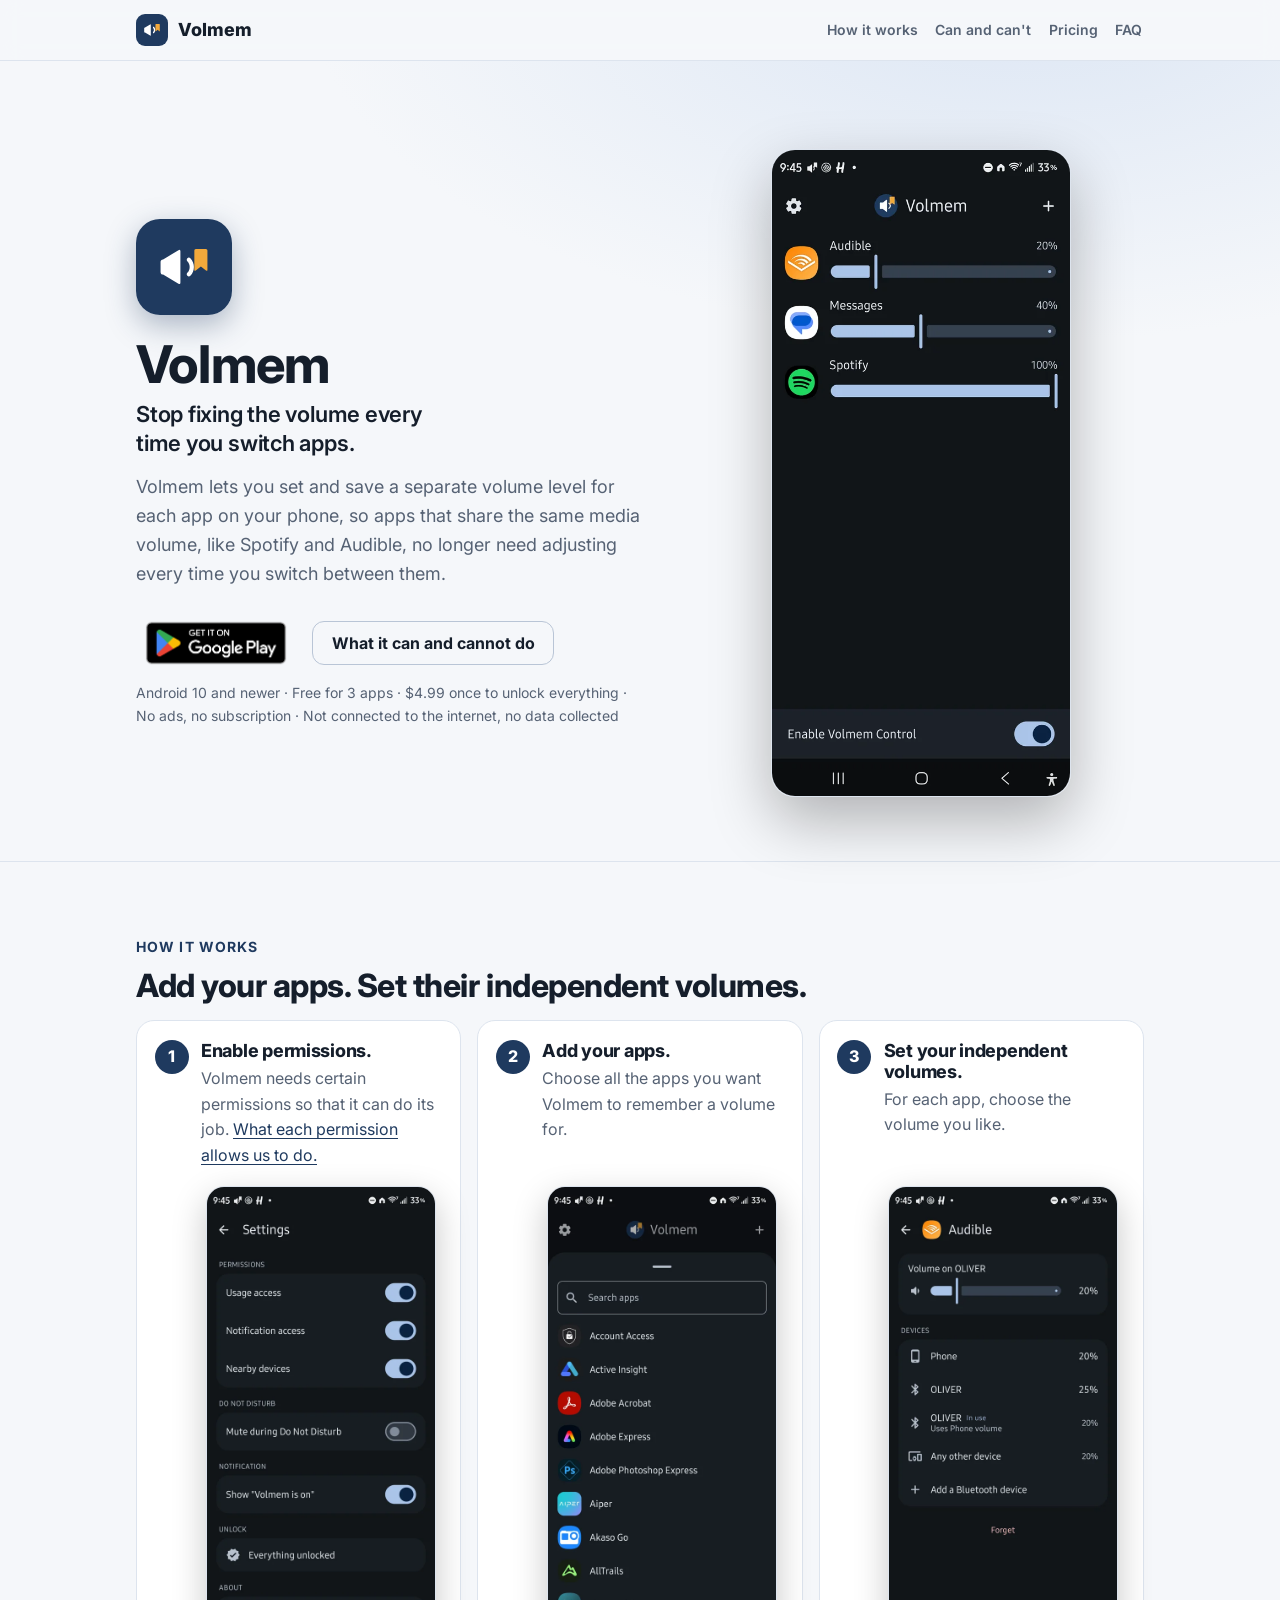
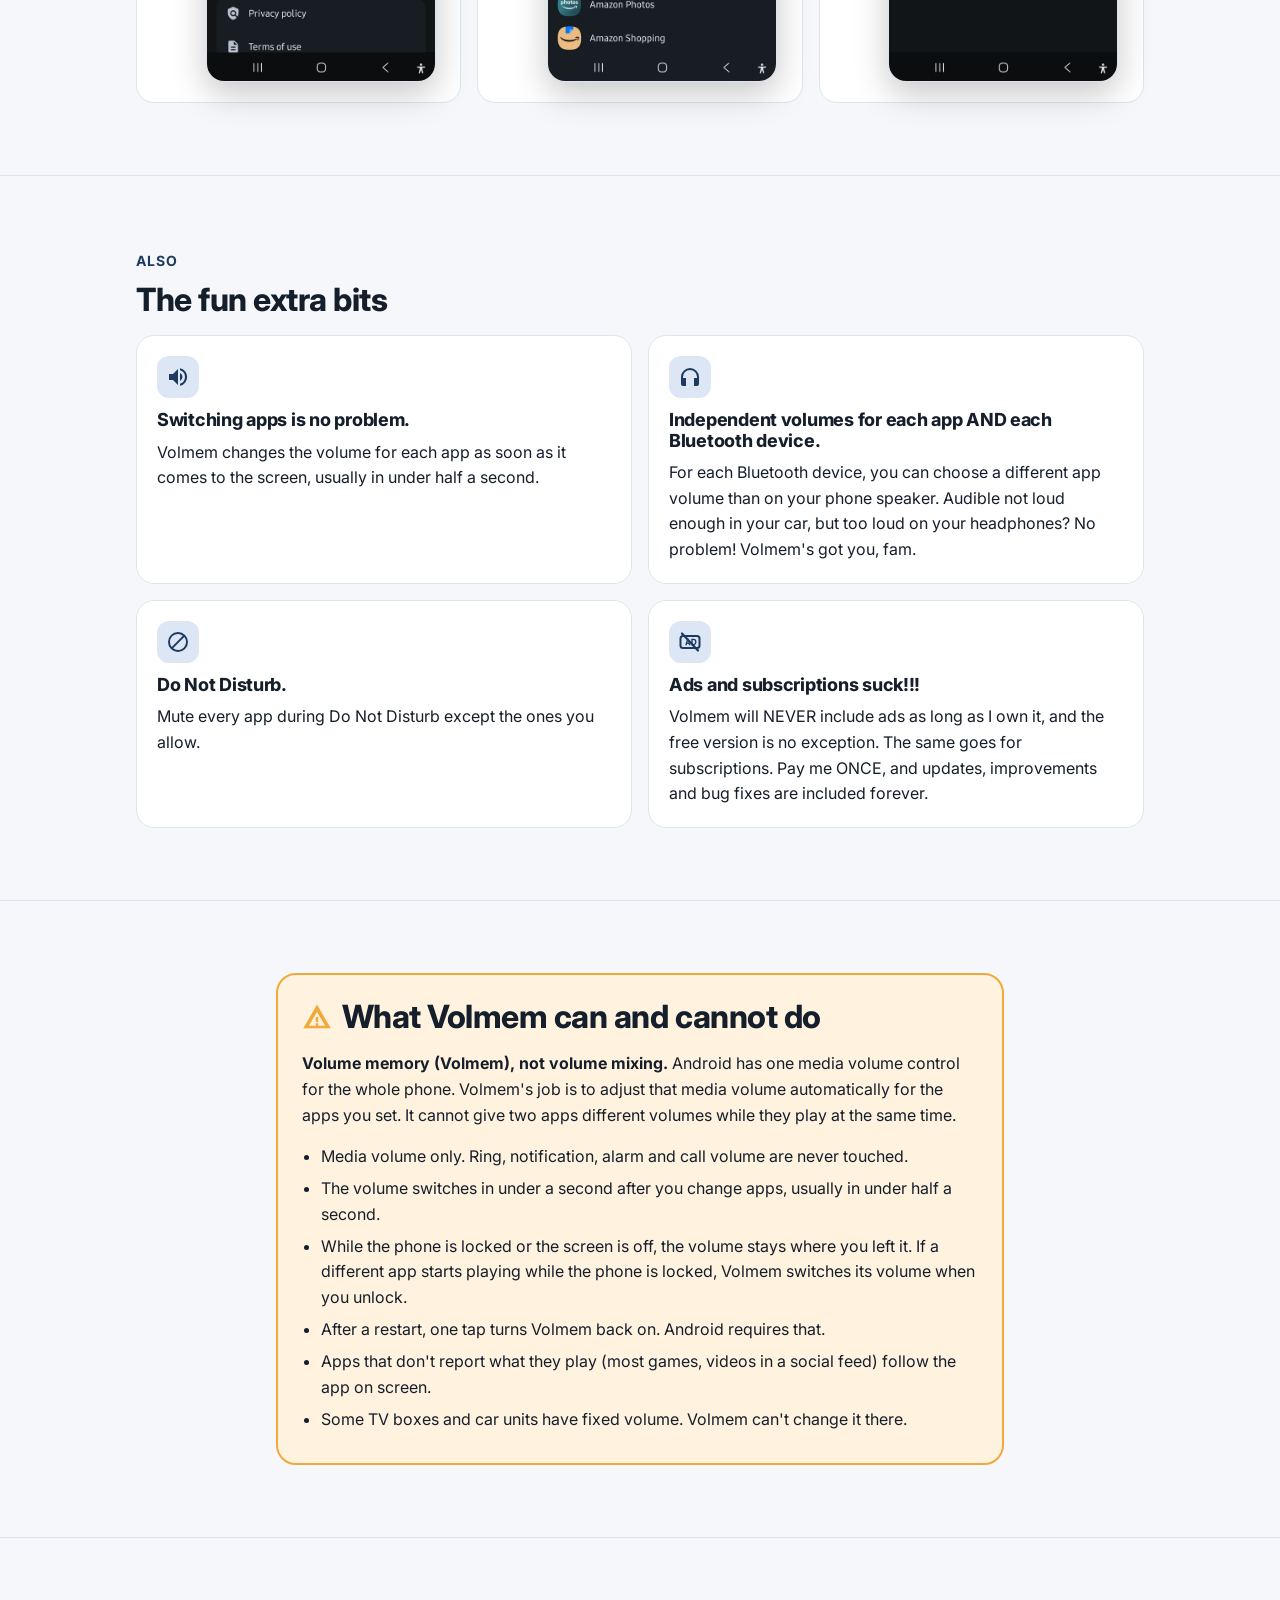
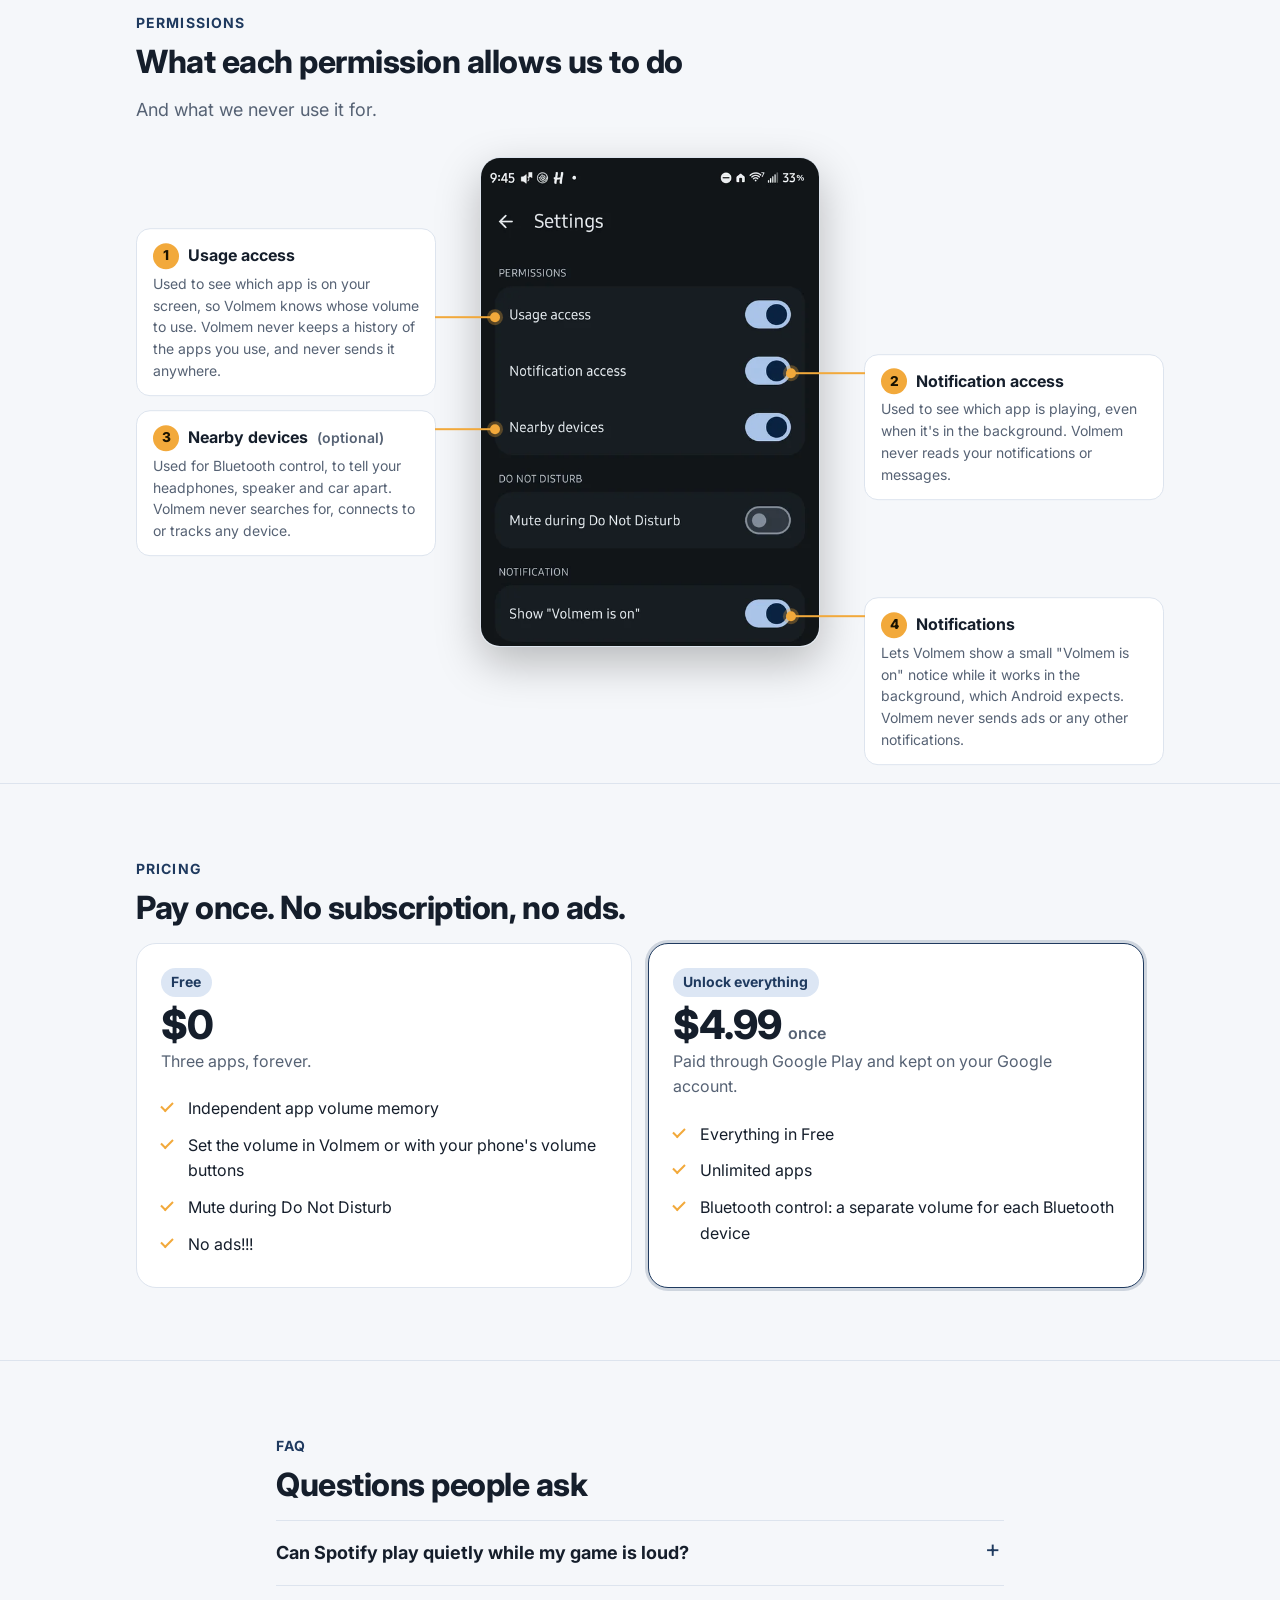
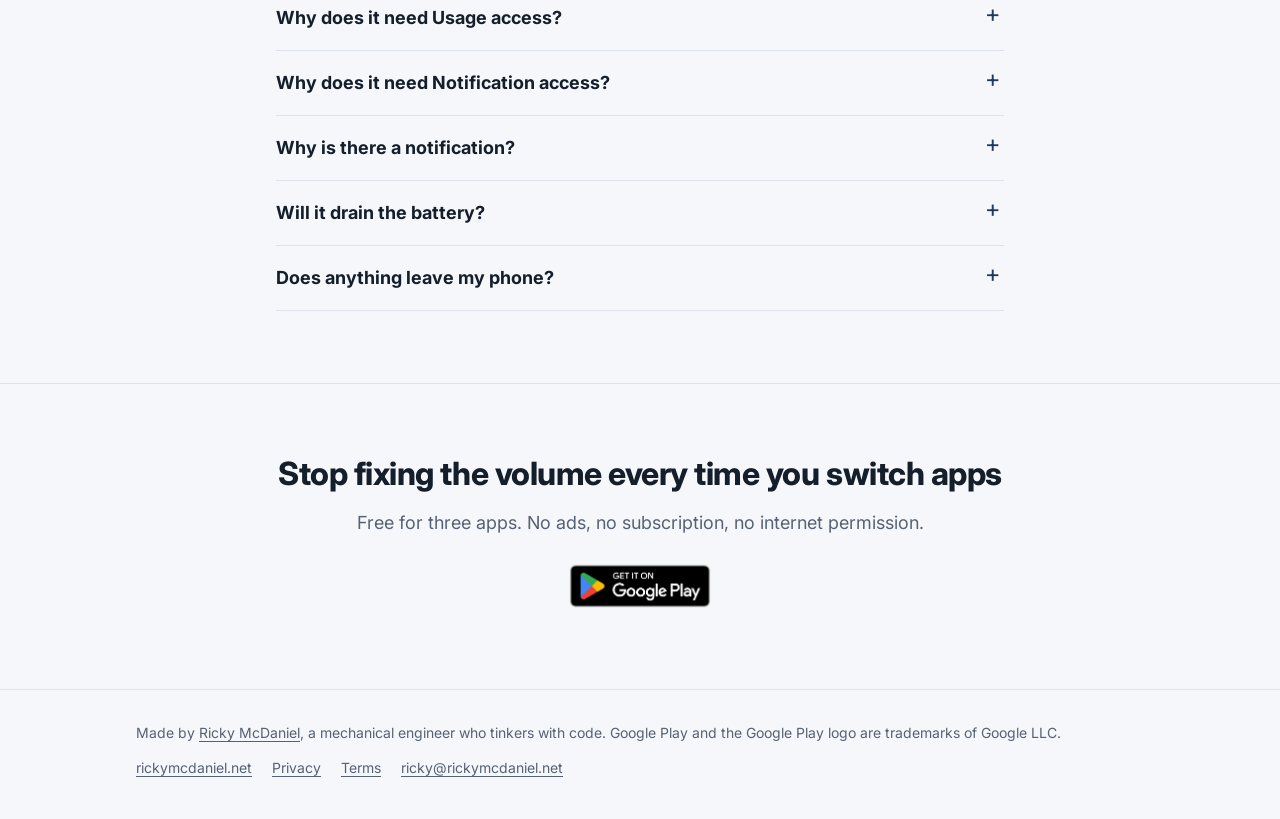
==== commit b5b2eb2a: "Permissions map: lift the Usage access note; side-by-side only from 1080px Co-Authored-By: Claude Op" ====
--- a/index.html
+++ b/index.html
@@ -141,7 +141,7 @@
         <span class="perm-dot" style="--y:55.1" aria-hidden="true">3</span>
         <span class="perm-dot" style="--y:93.3" aria-hidden="true">4</span>
       </div>
-      <div class="perm-note left" style="--y:32.3">
+      <div class="perm-note left" style="--y:32.3; --lift:70px">
         <b><i>1</i>Usage access</b>
         <span>Used to see which app is on your screen, so Volmem knows whose volume to use. Volmem never keeps a history of the apps you use, and never sends it anywhere.</span>
       </div>
--- a/assets/style.css
+++ b/assets/style.css
@@ -206,16 +206,17 @@
 .perm-note b small { font-weight: 600; color: var(--ink-2); }
 .perm-note span { color: var(--ink-2); font-size: var(--fs-0); line-height: 1.55; display: block; }
 
-@media (min-width: 900px) {
+@media (min-width: 1080px) {
   /* Notes sit beside the picture at the height of their switch, with a line pointing at it. */
   .perm-map { --img: 340px; --gap: 44px; display: block; width: calc(var(--img) + 2 * (300px + var(--gap))); margin-bottom: 4rem; }
   .perm-img { width: var(--img); margin: 0 auto; }
   .perm-dot { display: none; }
-  .perm-note { position: absolute; width: 300px; top: calc(var(--y) * 1%); transform: translateY(-1.05rem); }
+  /* --lift raises a note above its switch (the pointer still lands on the switch) so tall notes don't collide. */
+  .perm-note { position: absolute; width: 300px; top: calc(var(--y) * 1% - var(--lift, 0px)); transform: translateY(-1.05rem); }
   .perm-note.left { left: 0; }
   .perm-note.right { right: 0; }
-  .perm-note::after { content: ""; position: absolute; top: 1.05rem; height: 2px; background: var(--accent); }
-  .perm-note::before { content: ""; position: absolute; top: calc(1.05rem - 4px); width: 10px; height: 10px; border-radius: 50%; background: var(--accent); box-shadow: 0 0 0 3px color-mix(in srgb, var(--accent) 30%, transparent); }
+  .perm-note::after { content: ""; position: absolute; top: calc(1.05rem + var(--lift, 0px)); height: 2px; background: var(--accent); }
+  .perm-note::before { content: ""; position: absolute; top: calc(1.05rem + var(--lift, 0px) - 4px); width: 10px; height: 10px; border-radius: 50%; background: var(--accent); box-shadow: 0 0 0 3px color-mix(in srgb, var(--accent) 30%, transparent); }
   /* Left notes point at the switch's label; right notes point at the switch itself. */
   .perm-note.left::after { left: 100%; width: calc(var(--gap) + 16px); }
   .perm-note.left::before { left: calc(100% + var(--gap) + 16px - 5px); }
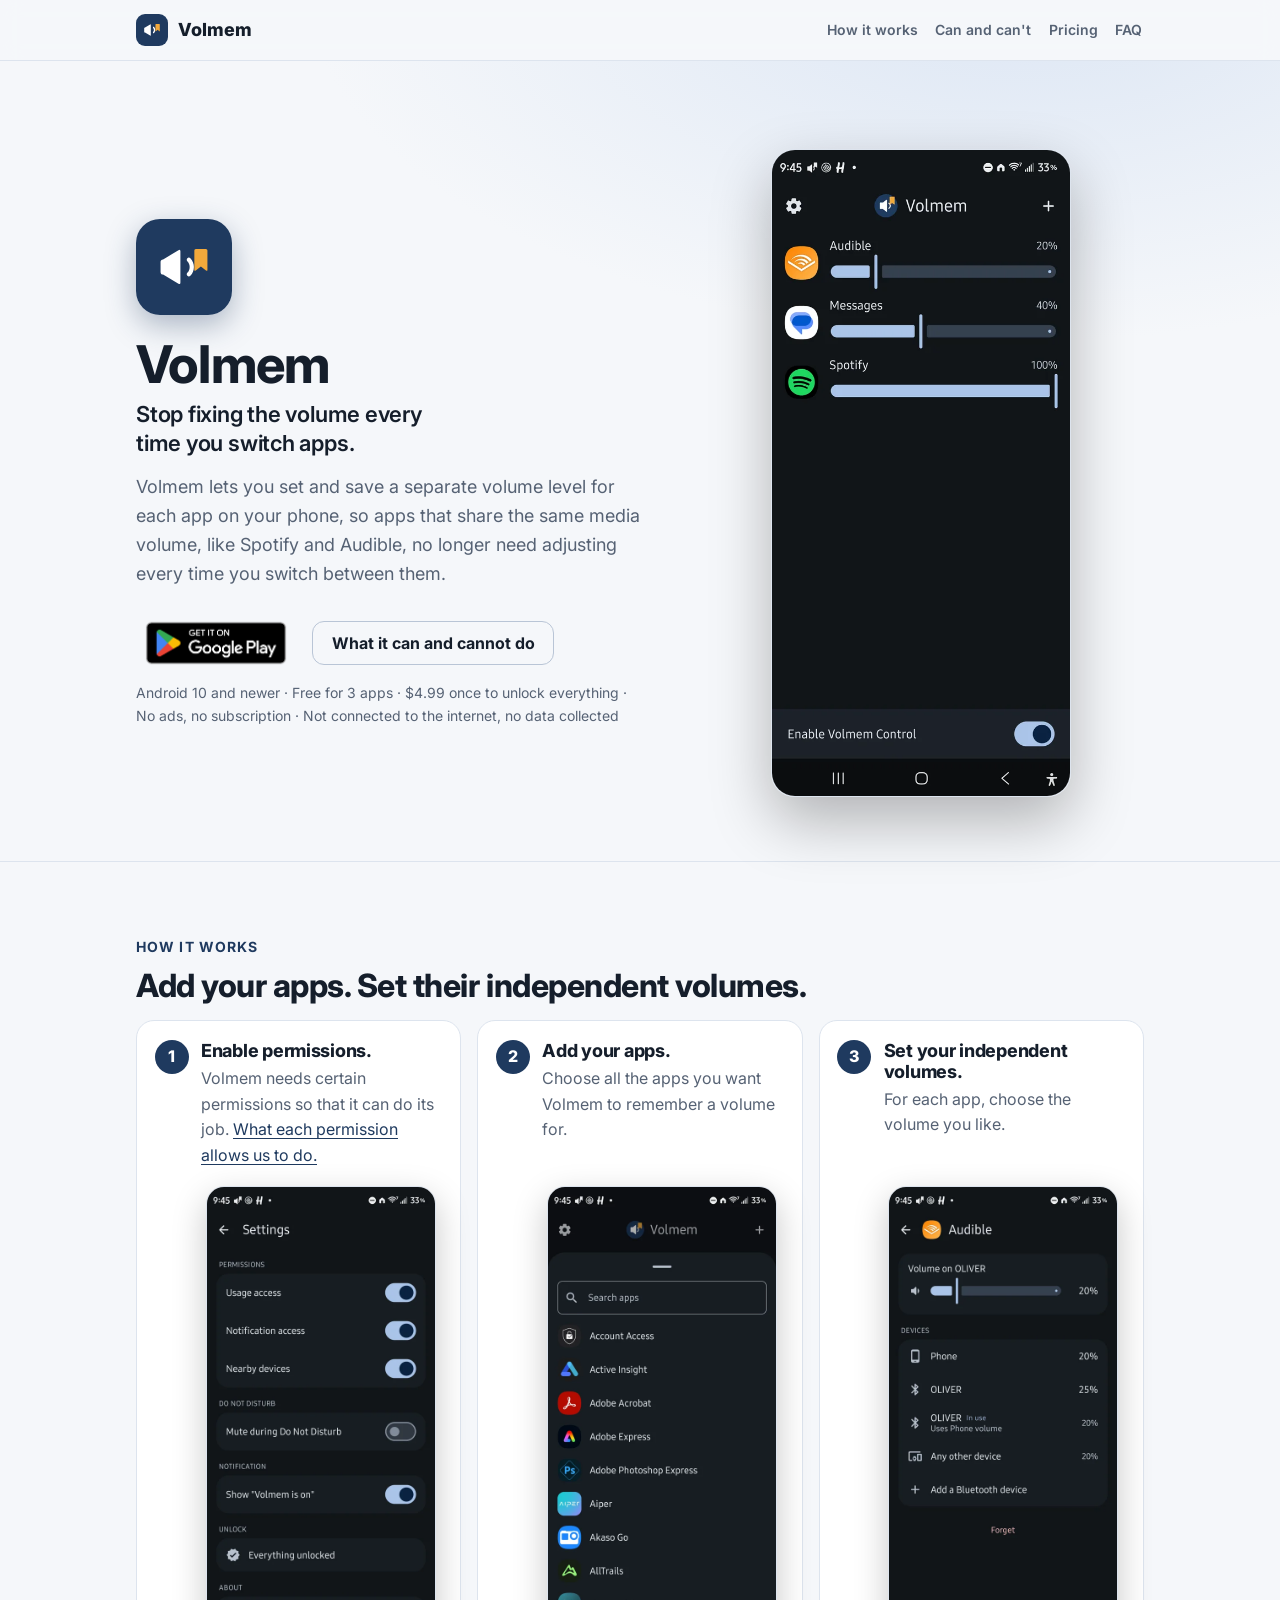
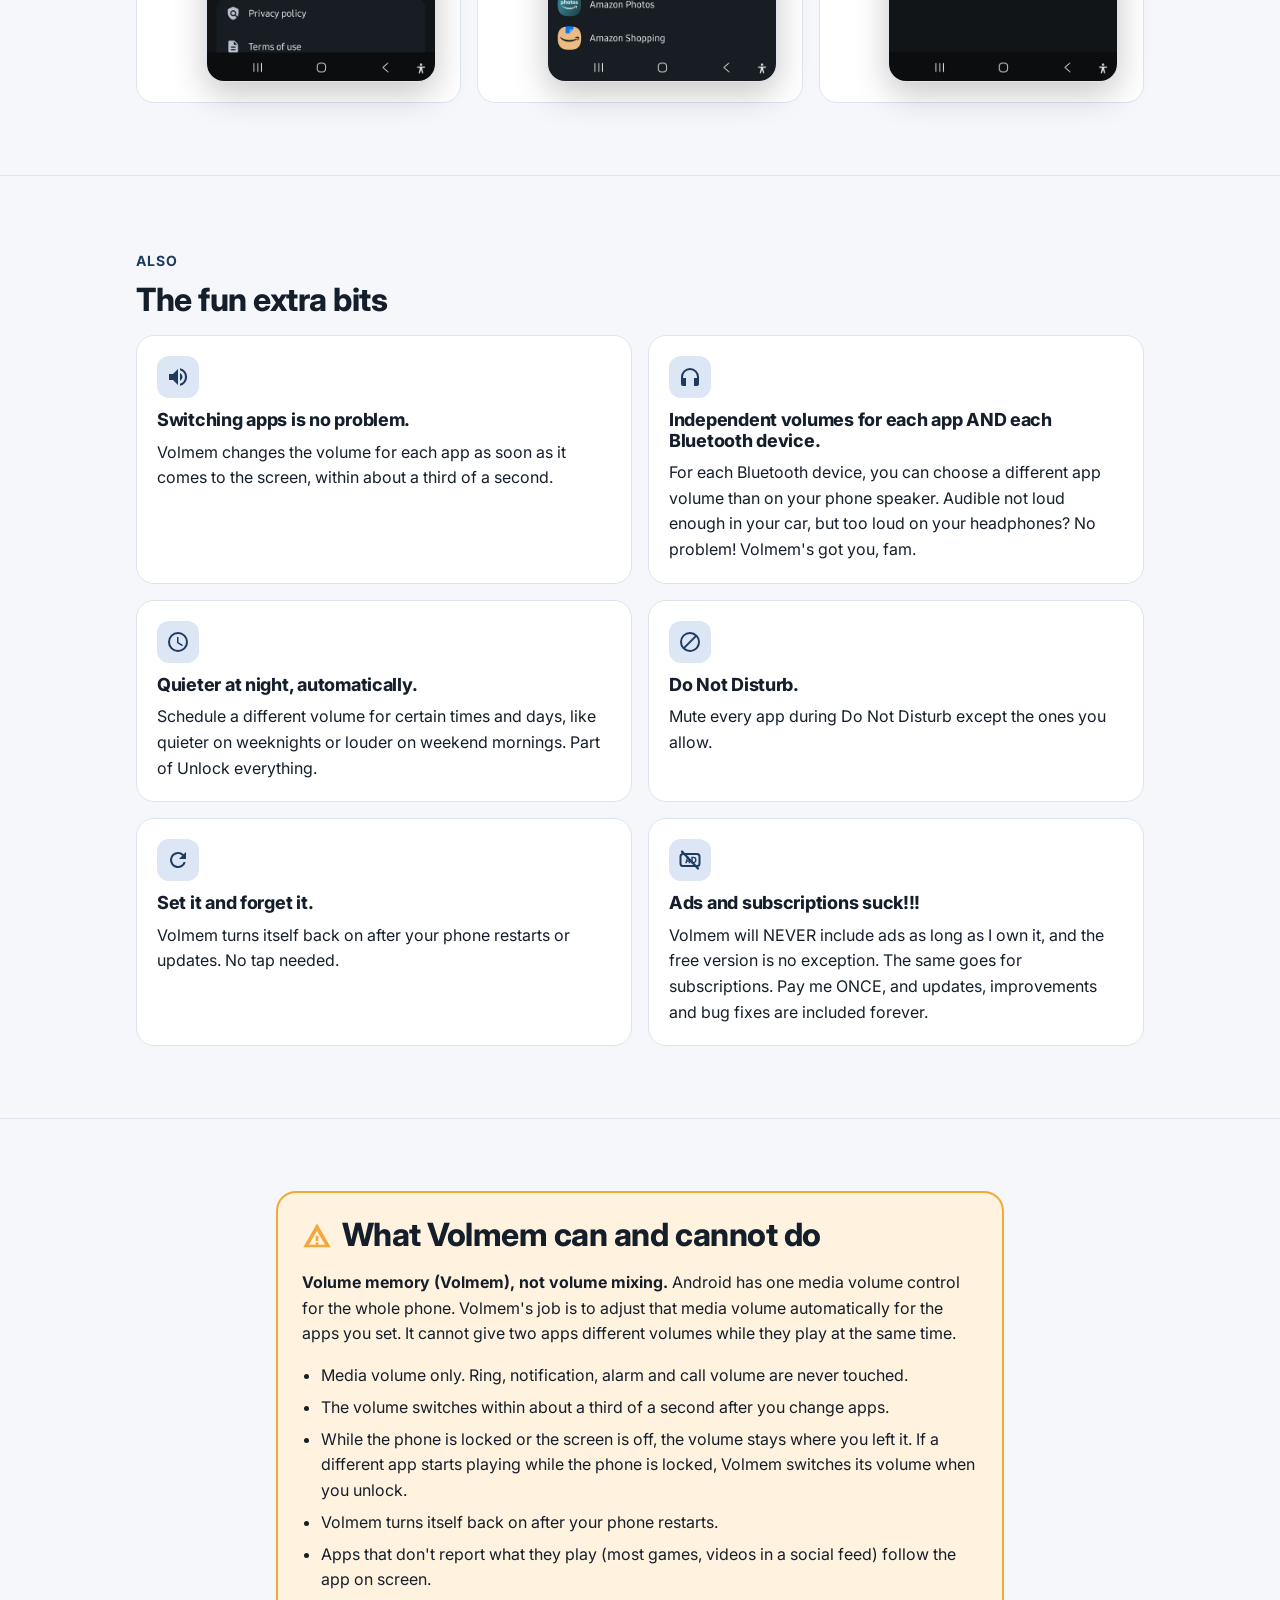
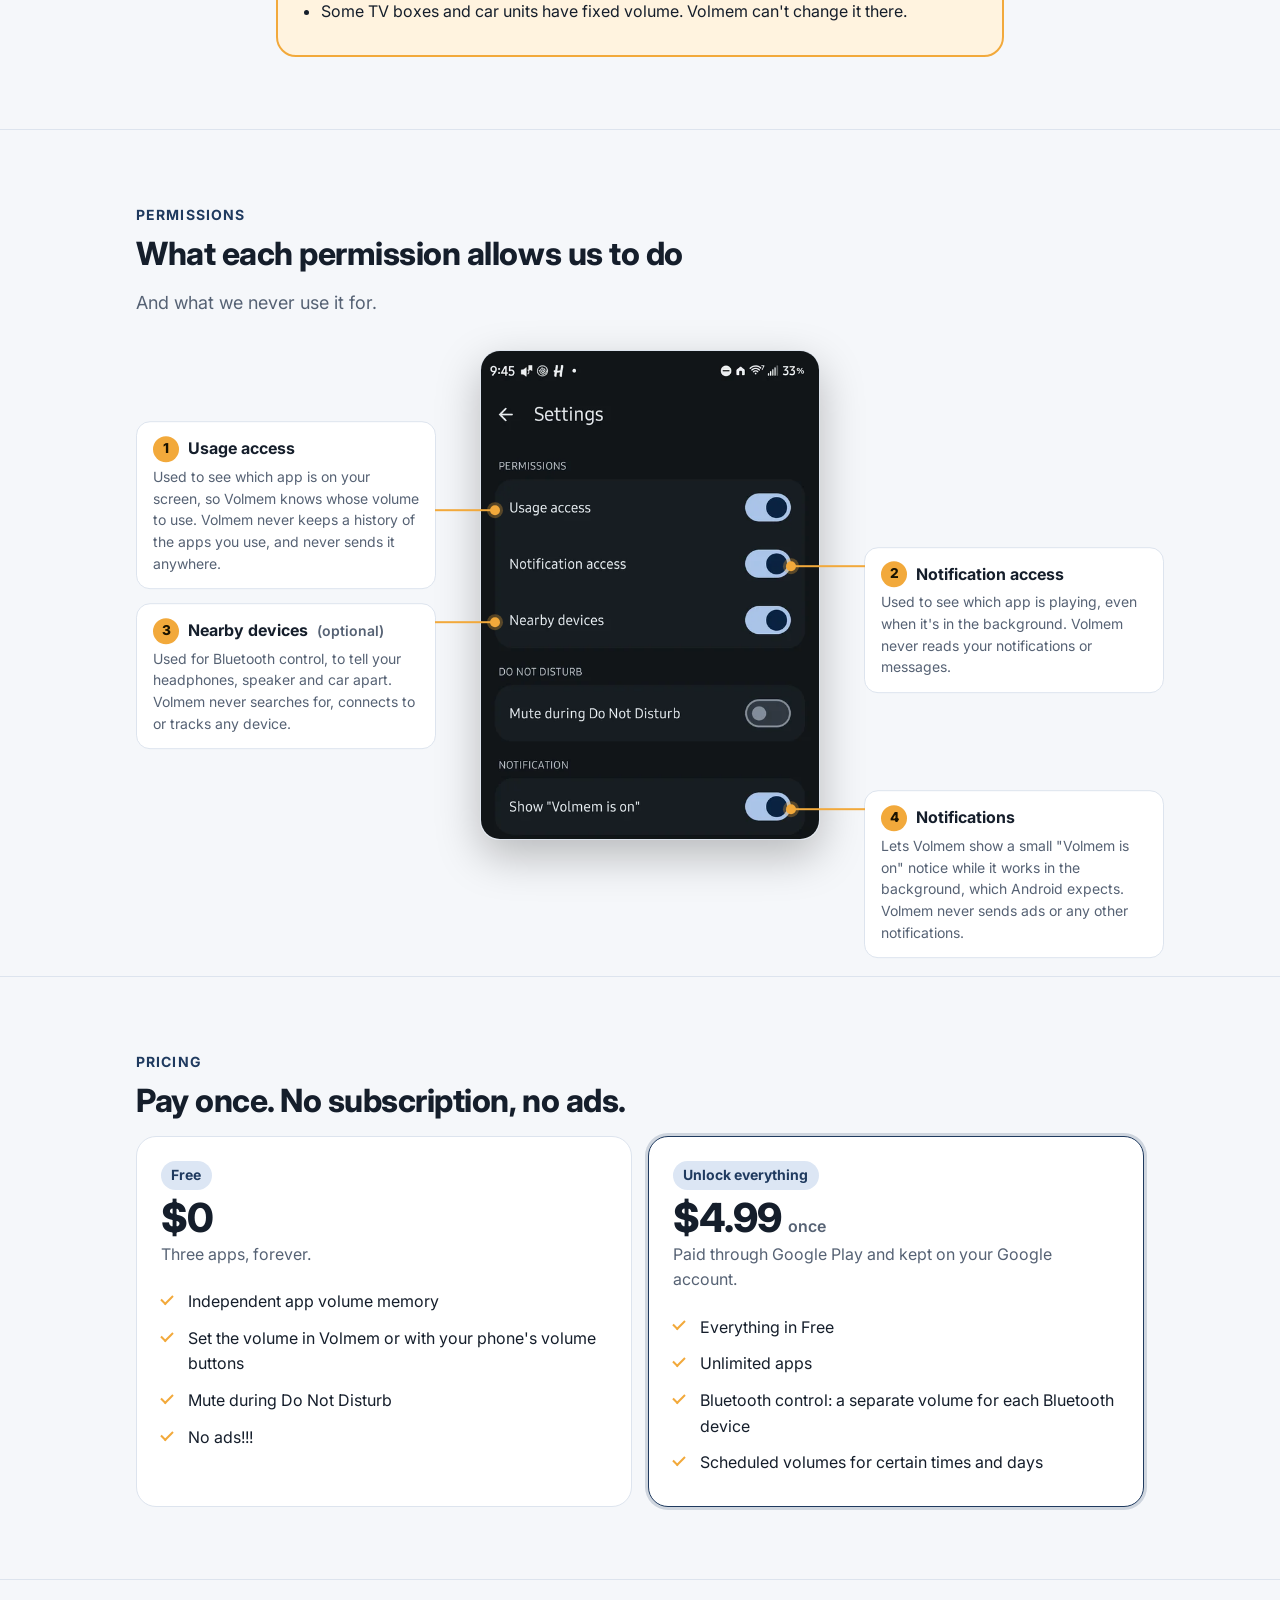
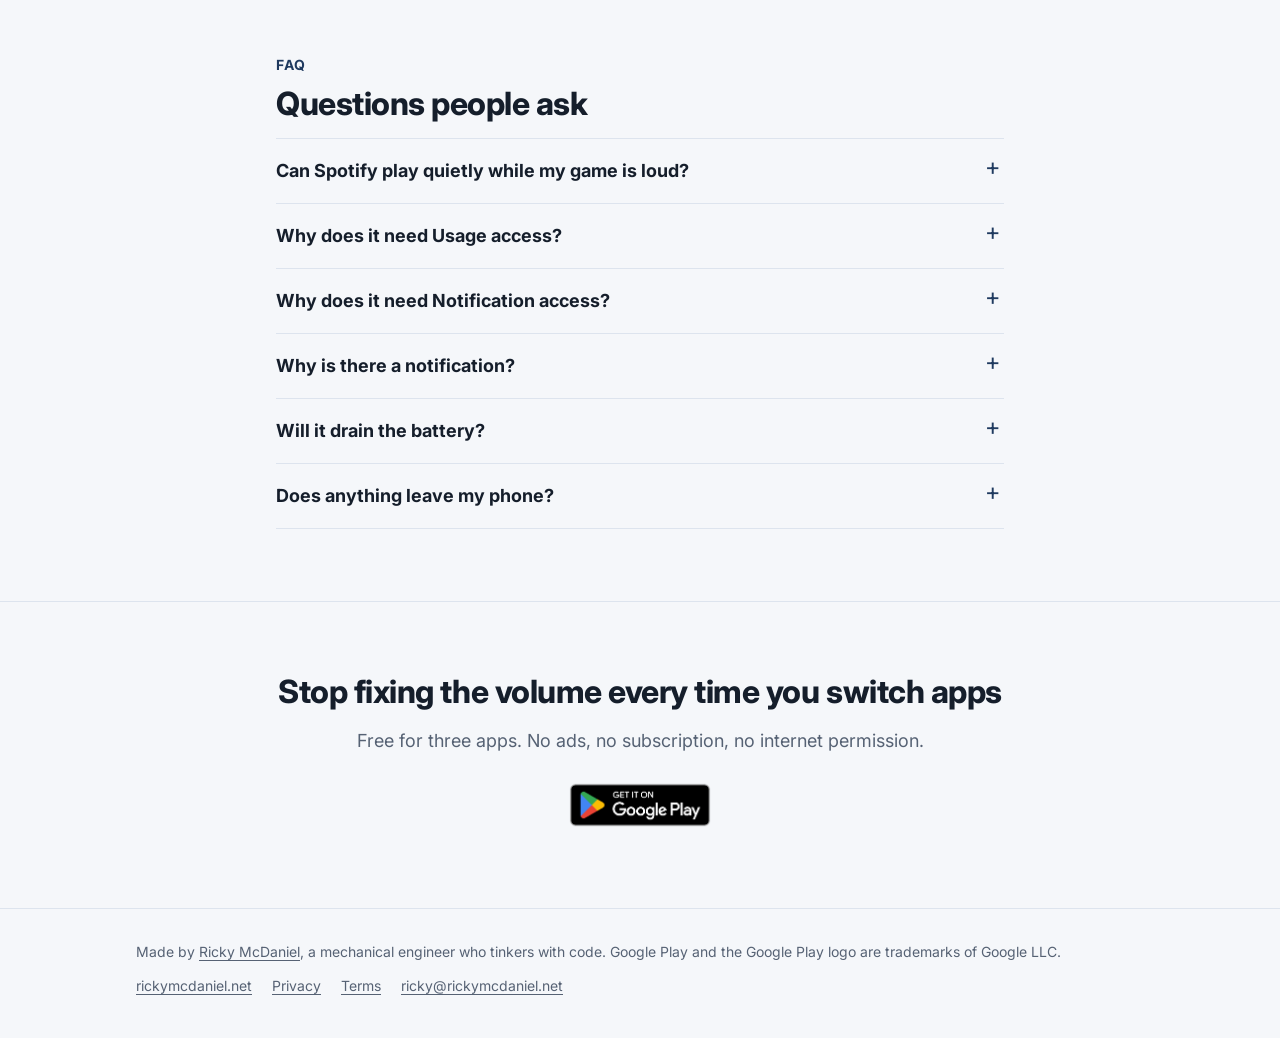
==== commit 1cbc74f2: "Site for 1.1: scheduled volumes, turns itself back on, faster switching Co-Authored-By: Claude Opus " ====
--- a/index.html
+++ b/index.html
@@ -90,7 +90,7 @@
       <div class="card">
         <div class="ico"><svg viewBox="0 0 24 24"><path d="M3 9v6h4l5 5V4L7 9H3zm13.5 3A4.5 4.5 0 0 0 14 8v8a4.5 4.5 0 0 0 2.5-4zM14 3.2v2.1a7 7 0 0 1 0 13.4v2.1a9 9 0 0 0 0-17.6z"/></svg></div>
         <h3>Switching apps is no problem.</h3>
-        <p>Volmem changes the volume for each app as soon as it comes to the screen, usually in under half a second.</p>
+        <p>Volmem changes the volume for each app as soon as it comes to the screen, within about a third of a second.</p>
       </div>
       <div class="card">
         <div class="ico"><svg viewBox="0 0 24 24"><path d="M12 3a9 9 0 0 0-9 9v7a2 2 0 0 0 2 2h3v-8H5v-1a7 7 0 0 1 14 0v1h-3v8h3a2 2 0 0 0 2-2v-7a9 9 0 0 0-9-9z"/></svg></div>
@@ -98,9 +98,19 @@
         <p>For each Bluetooth device, you can choose a different app volume than on your phone speaker. Audible not loud enough in your car, but too loud on your headphones? No problem! Volmem's got you, fam.</p>
       </div>
       <div class="card">
+        <div class="ico"><svg viewBox="0 0 24 24"><path d="M12 2a10 10 0 1 0 0 20 10 10 0 0 0 0-20zm0 18a8 8 0 1 1 0-16 8 8 0 0 1 0 16zm.5-13H11v6l5.2 3.2.8-1.3-4.5-2.7V7z"/></svg></div>
+        <h3>Quieter at night, automatically.</h3>
+        <p>Schedule a different volume for certain times and days, like quieter on weeknights or louder on weekend mornings. Part of Unlock everything.</p>
+      </div>
+      <div class="card">
         <div class="ico"><svg viewBox="0 0 24 24"><path d="M12 2a10 10 0 1 0 0 20 10 10 0 0 0 0-20zM4 12a8 8 0 0 1 12.9-6.3L5.7 16.9A7.9 7.9 0 0 1 4 12zm8 8a7.9 7.9 0 0 1-4.9-1.7L18.3 7.1A8 8 0 0 1 12 20z"/></svg></div>
         <h3>Do Not Disturb.</h3>
         <p>Mute every app during Do Not Disturb except the ones you allow.</p>
+      </div>
+      <div class="card">
+        <div class="ico"><svg viewBox="0 0 24 24"><path d="M17.65 6.35A7.96 7.96 0 0 0 12 4a8 8 0 1 0 7.73 10h-2.08A6 6 0 1 1 12 6c1.66 0 3.14.69 4.22 1.78L13 11h7V4l-2.35 2.35z"/></svg></div>
+        <h3>Set it and forget it.</h3>
+        <p>Volmem turns itself back on after your phone restarts or updates. No tap needed.</p>
       </div>
       <div class="card">
         <div class="ico"><svg viewBox="0 0 24 24" aria-hidden="true"><rect x="2.5" y="6" width="19" height="12" rx="2.5" fill="none" stroke="currentColor" stroke-width="2"/><path d="M7.2 15.2 9.1 8.8h1.4l1.9 6.4h-1.5l-.4-1.4H9.1l-.4 1.4H7.2zm2.2-2.6h1.3l-.65-2.3-.65 2.3zm3.9 2.6V8.8h2.2c1.9 0 3 1.2 3 3.2s-1.1 3.2-3 3.2h-2.2zm1.4-1.2h.8c1 0 1.6-.7 1.6-2s-.6-2-1.6-2h-.8v4z"/><path d="M4 3.5 20 20.5" fill="none" stroke="currentColor" stroke-width="2.2" stroke-linecap="round"/></svg></div>
@@ -118,9 +128,9 @@
       <p><strong>Volume memory (Volmem), not volume mixing.</strong> Android has one media volume control for the whole phone. Volmem's job is to adjust that media volume automatically for the apps you set. It cannot give two apps different volumes while they play at the same time.</p>
       <ul>
         <li>Media volume only. Ring, notification, alarm and call volume are never touched.</li>
-        <li>The volume switches in under a second after you change apps, usually in under half a second.</li>
+        <li>The volume switches within about a third of a second after you change apps.</li>
         <li>While the phone is locked or the screen is off, the volume stays where you left it. If a different app starts playing while the phone is locked, Volmem switches its volume when you unlock.</li>
-        <li>After a restart, one tap turns Volmem back on. Android requires that.</li>
+        <li>Volmem turns itself back on after your phone restarts.</li>
         <li>Apps that don't report what they play (most games, videos in a social feed) follow the app on screen.</li>
         <li>Some TV boxes and car units have fixed volume. Volmem can't change it there.</li>
       </ul>
@@ -185,6 +195,7 @@
           <li>Everything in Free</li>
           <li>Unlimited apps</li>
           <li>Bluetooth control: a separate volume for each Bluetooth device</li>
+          <li>Scheduled volumes for certain times and days</li>
         </ul>
       </div>
     </div>
@@ -200,7 +211,7 @@
       <details><summary>Why does it need Usage access?</summary><p>To see which app is on screen. It's the only way to do that without an accessibility service.</p></details>
       <details><summary>Why does it need Notification access?</summary><p>Android tells only apps with Notification access which app is playing. Volmem asks Android for no notifications at all and never reads them.</p></details>
       <details><summary>Why is there a notification?</summary><p>Android requires one for anything that keeps working while you use other apps. It's silent and minimized, and you can hide it in Volmem's settings.</p></details>
-      <details><summary>Will it drain the battery?</summary><p>It checks about once a second, only while the screen is on and unlocked, and does nothing while the phone is locked. It doesn't read the screen, record audio or use the internet.</p></details>
+      <details><summary>Will it drain the battery?</summary><p>It checks which app is in front about three times a second, only while the screen is on and unlocked, and does nothing while the phone is locked. It doesn't read the screen, record audio or use the internet.</p></details>
       <details><summary>Does anything leave my phone?</summary><p>No. Volmem has no internet permission, so it can't send anything anywhere.</p></details>
     </div>
   </div>
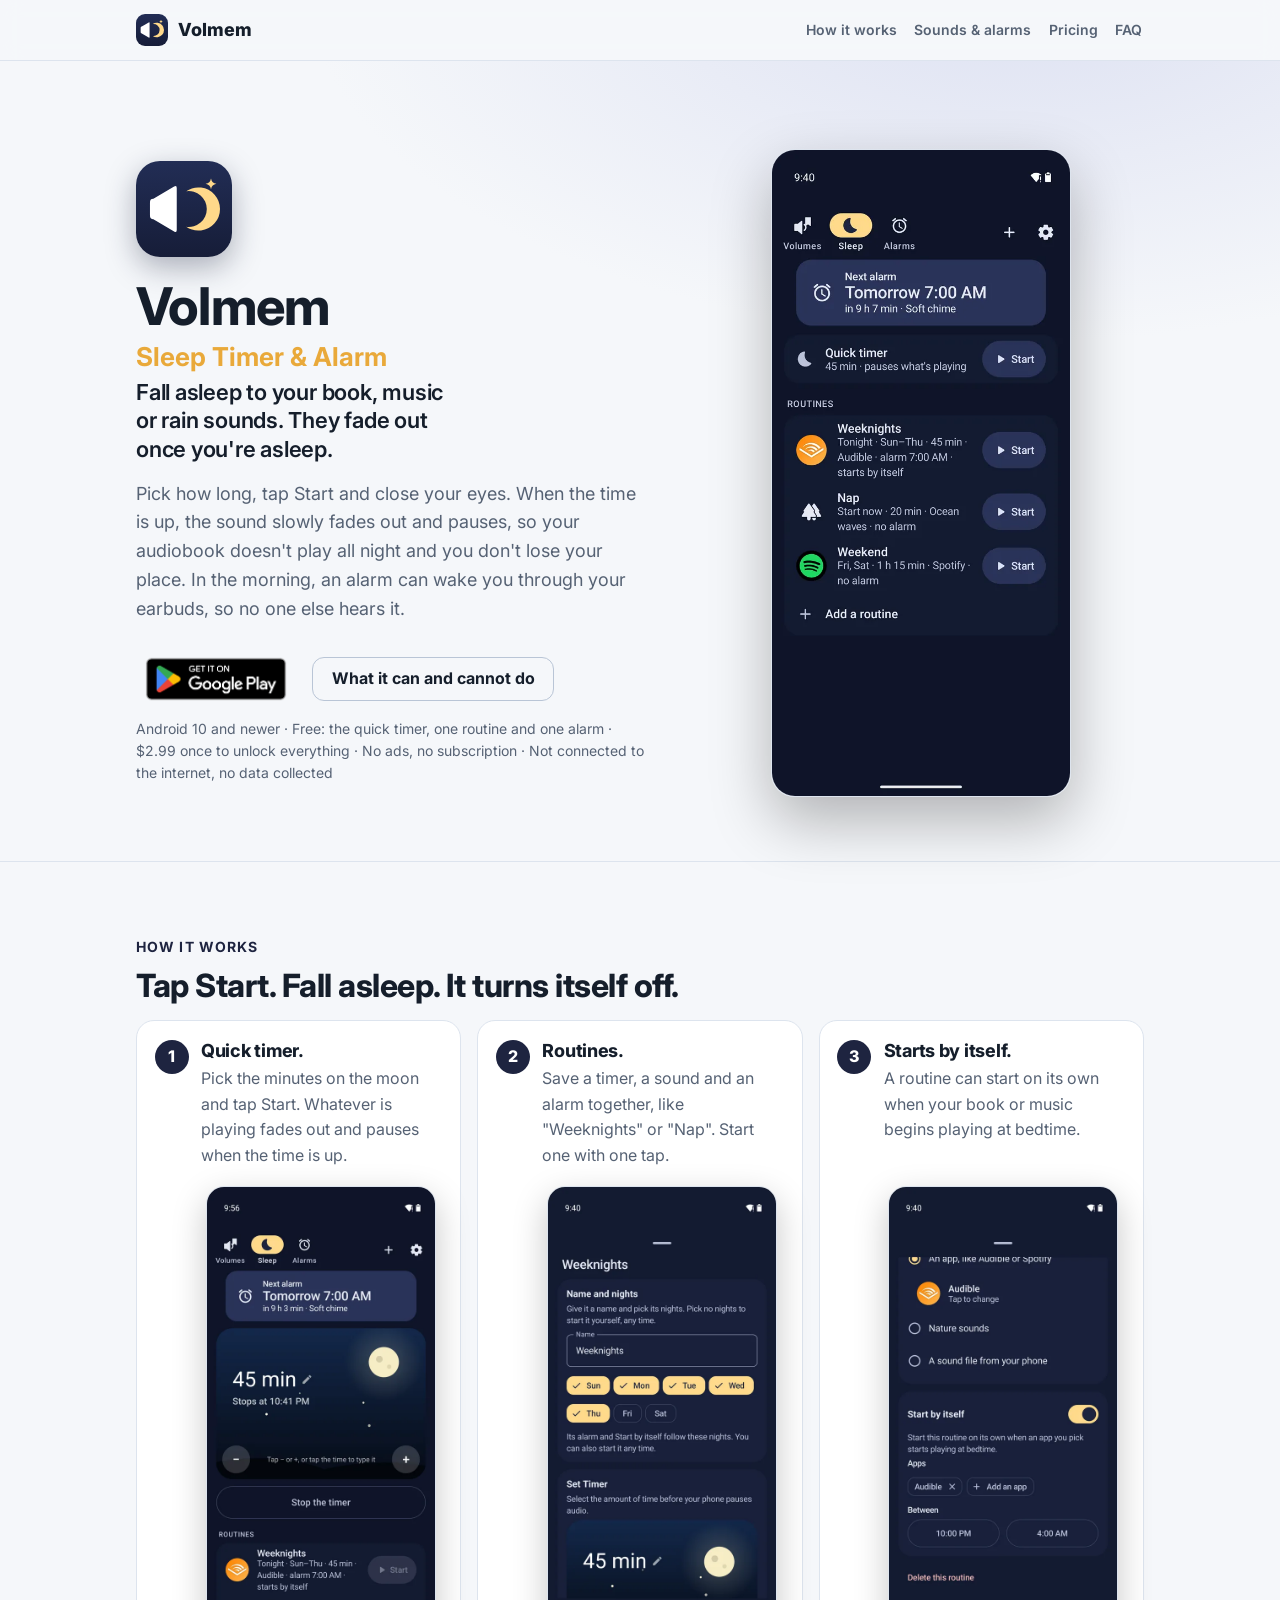
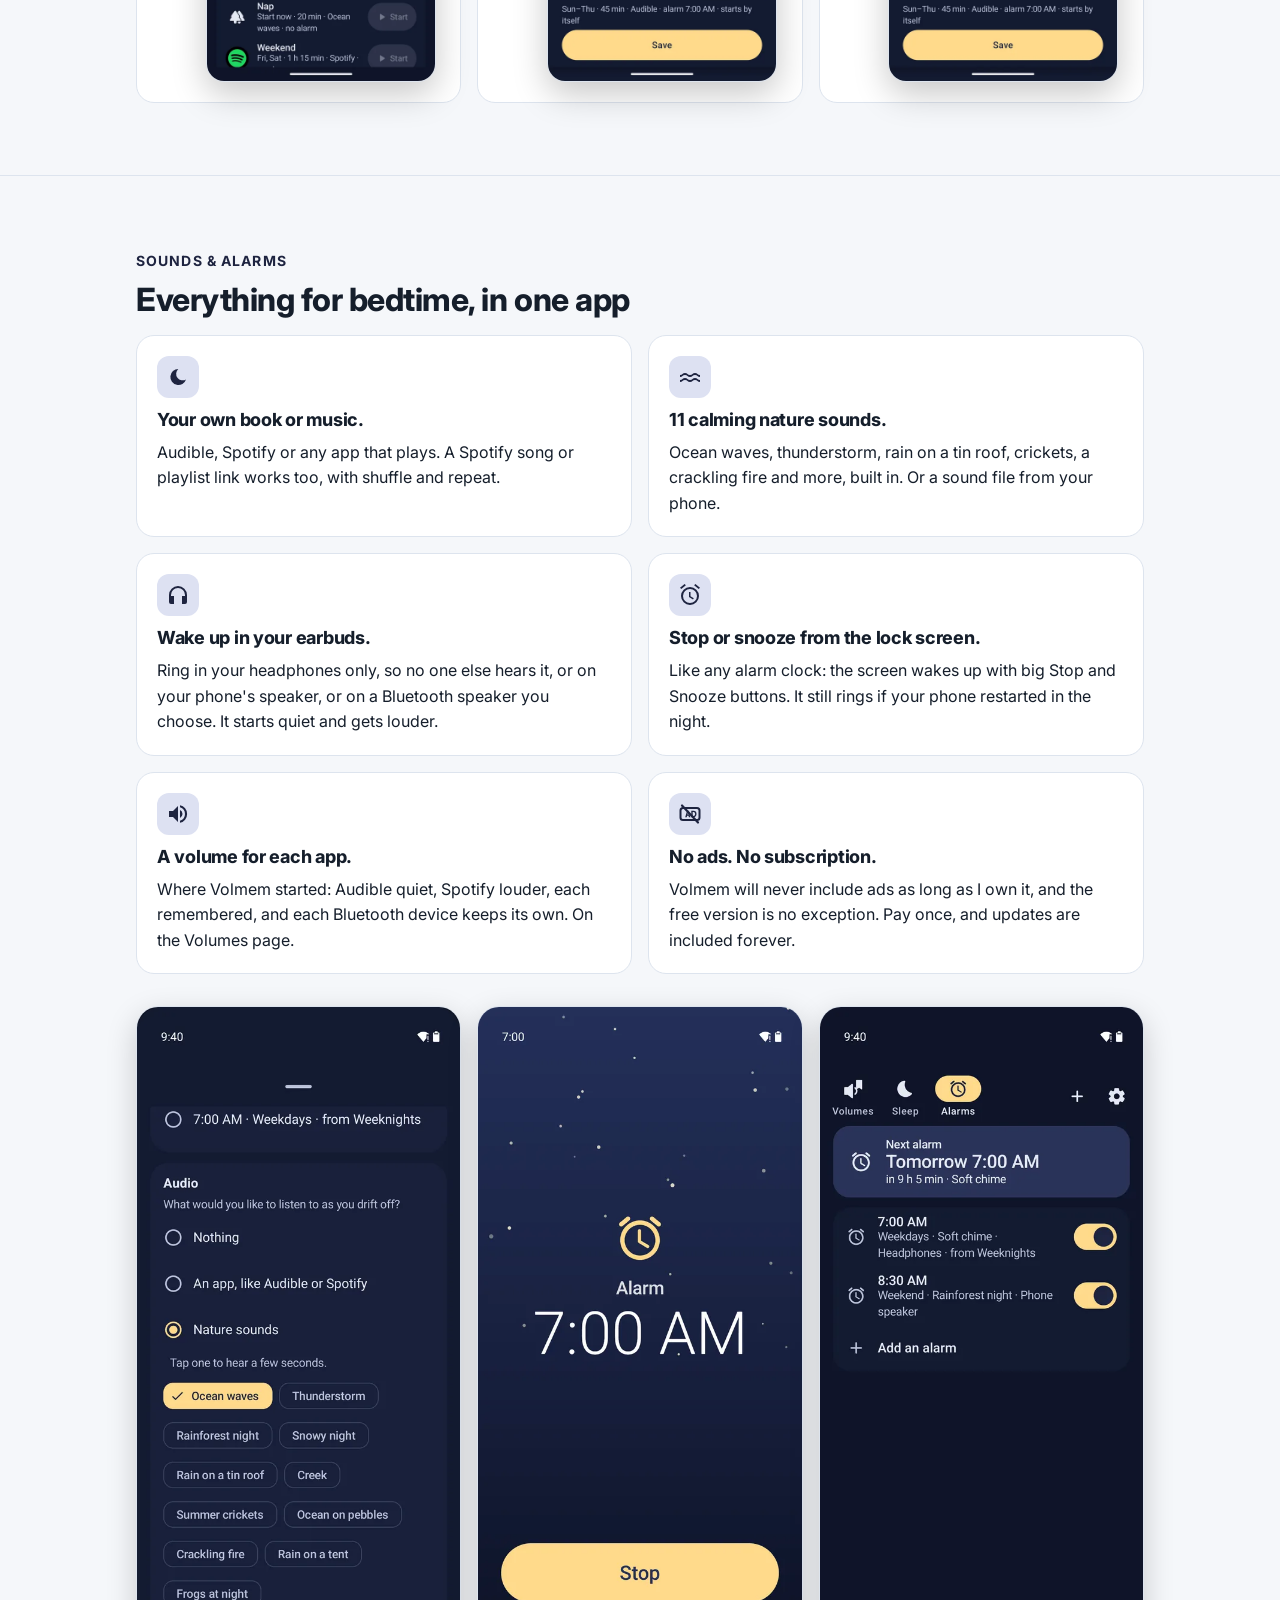
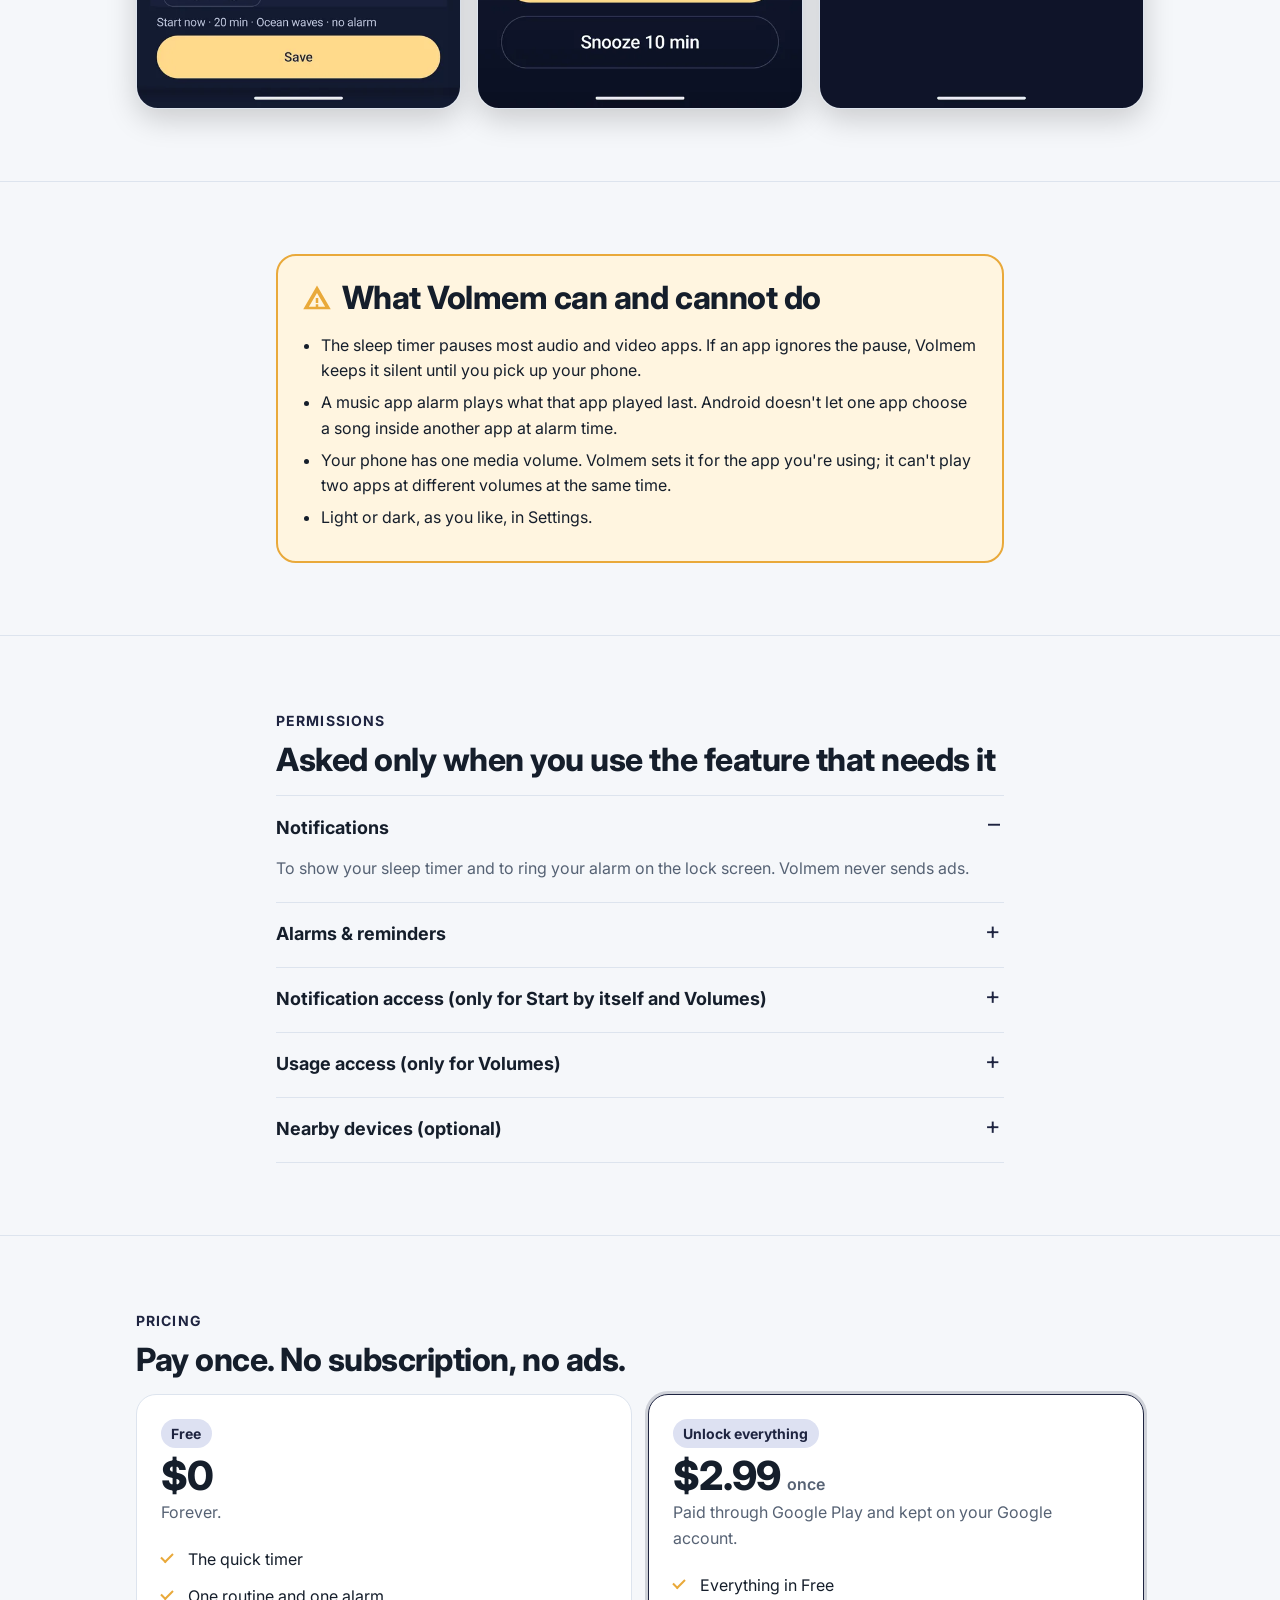
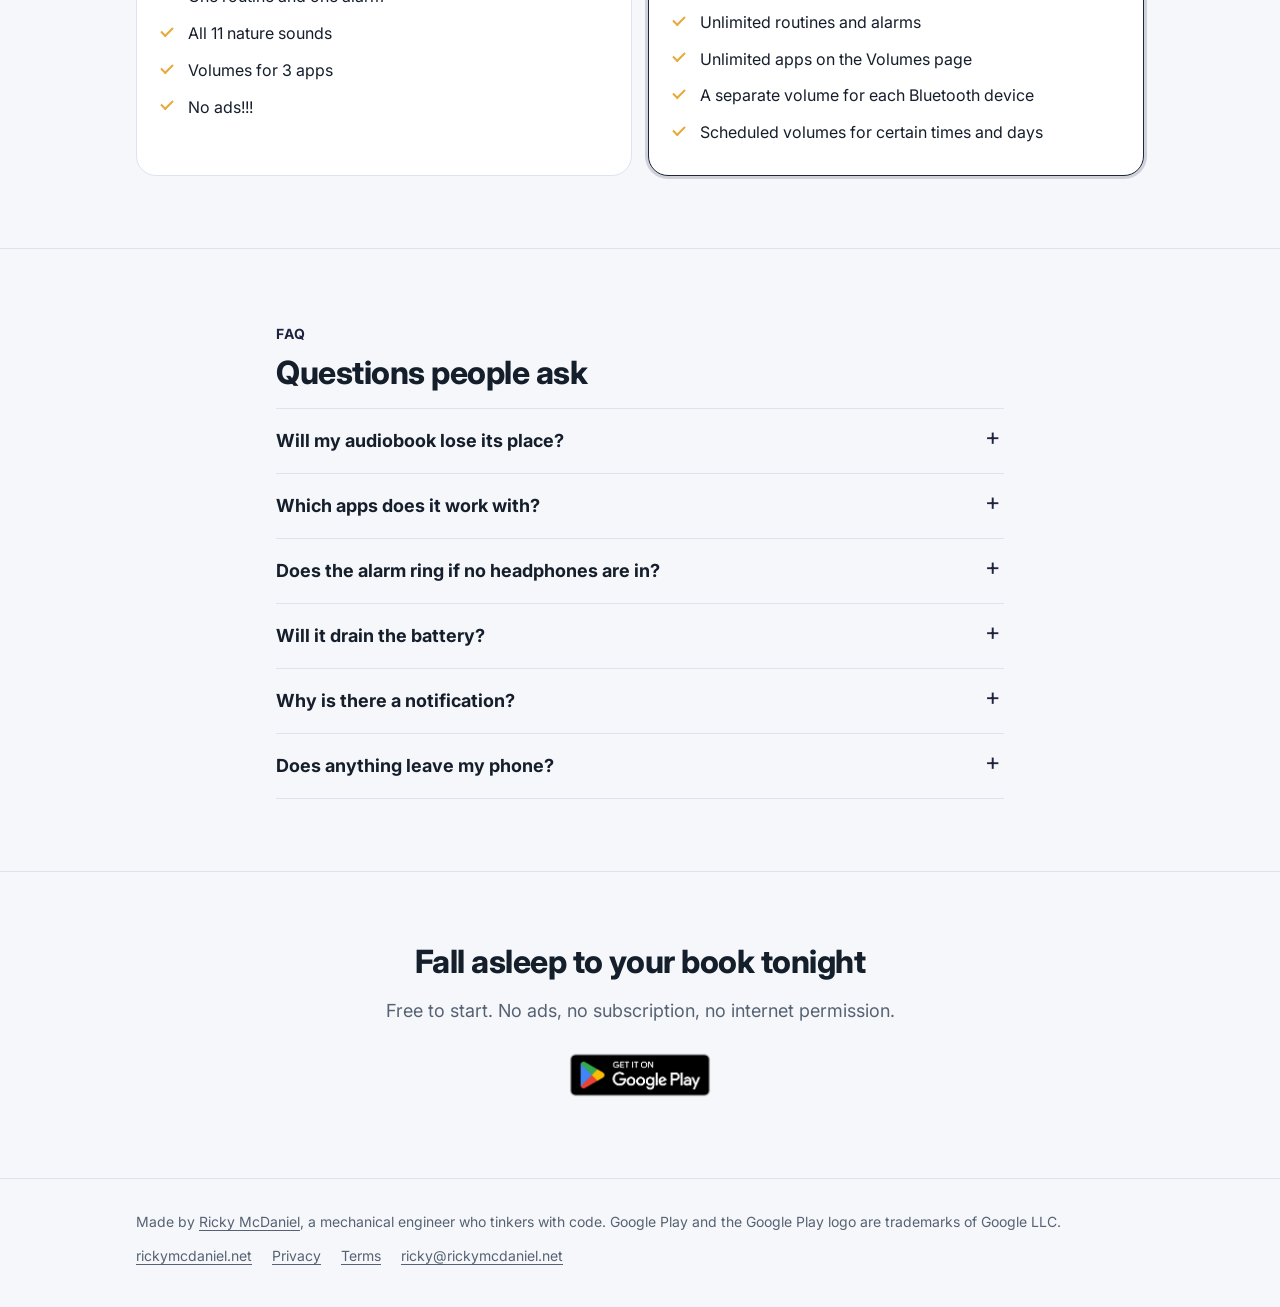
==== commit 453f5aa2: "volmem.rickymcdaniel.net as of 2026-10-08 Earlier history removed: old versions carried personal det" ====
--- a/index.html
+++ b/index.html
@@ -3,14 +3,14 @@
 <head>
 <meta charset="utf-8">
 <meta name="viewport" content="width=device-width, initial-scale=1">
-<title>Volmem – Volume Memory</title>
-<meta name="description" content="Volmem lets you set and save a separate volume for each app on your Android phone, so apps like Spotify and Audible no longer need adjusting every time you switch between them. No ads, no subscription, not connected to the internet.">
+<title>Volmem – Sleep Timer &amp; Alarm</title>
+<meta name="description" content="A sleep timer and alarm for Android. Fall asleep to your audiobook, music or rain sounds; Volmem fades them out and pauses them once you're asleep, and wakes you in your earbuds. No ads, no subscription, not connected to the internet.">
 <link rel="canonical" href="https://volmem.rickymcdaniel.net/">
-<meta name="theme-color" content="#1F3A5F">
+<meta name="theme-color" content="#1E2440">
 <meta property="og:type" content="website">
 <meta property="og:site_name" content="Volmem">
-<meta property="og:title" content="Volmem – Volume Memory">
-<meta property="og:description" content="Stop fixing the volume every time you switch apps. Set a separate volume for each app, once.">
+<meta property="og:title" content="Volmem – Sleep Timer &amp; Alarm">
+<meta property="og:description" content="Fall asleep to your book, music or rain sounds. They fade out once you're asleep.">
 <meta property="og:url" content="https://volmem.rickymcdaniel.net/">
 <meta property="og:image" content="https://volmem.rickymcdaniel.net/assets/og-image.png">
 <meta property="og:image:width" content="1200">
@@ -31,7 +31,7 @@
     <a class="brand" href="/"><img src="assets/icon.svg" alt="" width="32" height="32">Volmem</a>
     <nav class="nav" aria-label="Page">
       <a href="#how">How it works</a>
-      <a href="#limits">Can and can't</a>
+      <a href="#features">Sounds &amp; alarms</a>
       <a href="#pricing" class="hide-sm">Pricing</a>
       <a href="#faq" class="hide-sm">FAQ</a>
     </nav>
@@ -43,17 +43,17 @@
   <div class="wrap">
     <div>
       <img class="hero-icon" src="assets/icon.svg" alt="Volmem app icon" width="96" height="96">
-      <h1><span class="app-title">Volmem</span></h1>
-      <p class="tagline">Stop fixing the volume every time you switch apps.</p>
-      <p class="lead">Volmem lets you set and save a separate volume level for each app on your phone, so apps that share the same media volume, like Spotify and Audible, no longer need adjusting every time you switch between them.</p>
+      <h1><span class="app-title">Volmem</span> <span class="app-sub">Sleep Timer &amp; Alarm</span></h1>
+      <p class="tagline">Fall asleep to your book, music or rain sounds. They fade out once you're asleep.</p>
+      <p class="lead">Pick how long, tap Start and close your eyes. When the time is up, the sound slowly fades out and pauses, so your audiobook doesn't play all night and you don't lose your place. In the morning, an alarm can wake you through your earbuds, so no one else hears it.</p>
       <div class="cta-row">
         <a class="play-badge" href="https://play.google.com/store/apps/details?id=com.rickymcdaniel.volmem"><img src="assets/google-play-badge.png" alt="Get it on Google Play" width="646" height="250"></a>
         <a class="btn btn-ghost" href="#limits">What it can and cannot do</a>
       </div>
-      <p class="cta-note">Android 10 and newer · Free for 3 apps · $4.99 once to unlock everything · No ads, no subscription · Not connected to the internet, no data collected</p>
+      <p class="cta-note">Android 10 and newer · Free: the quick timer, one routine and one alarm · $2.99 once to unlock everything · No ads, no subscription · Not connected to the internet, no data collected</p>
     </div>
     <figure class="hero-shot">
-      <img src="assets/shot-main.webp" alt="Volmem's main screen: a list of apps, each with its own volume slider, and the Enable Volmem Control switch at the bottom" width="540" height="1170" fetchpriority="high">
+      <img src="assets/shot-sleep.webp" alt="Volmem's Sleep page: the next alarm, the Quick timer with a Start button, and three routines (Weeknights with Audible, Nap with ocean waves, Weekend with Spotify), each with its own Start button" width="540" height="1170" fetchpriority="high">
     </figure>
   </div>
 </section>
@@ -61,22 +61,22 @@
 <section id="how">
   <div class="wrap">
     <p class="eyebrow">How it works</p>
-    <h2>Add your apps. Set their independent volumes.</h2>
+    <h2>Tap Start. Fall asleep. It turns itself off.</h2>
     <ol class="steps steps-pics">
       <li>
-        <h3>Enable permissions.</h3>
-        <p>Volmem needs certain permissions so that it can do its job. <a href="#permissions">What each permission allows us to do.</a></p>
-        <img src="assets/shot-settings.webp" alt="Volmem's settings with Usage access, Notification access and Nearby devices switched on" width="540" height="1170" loading="lazy">
+        <h3>Quick timer.</h3>
+        <p>Pick the minutes on the moon and tap Start. Whatever is playing fades out and pauses when the time is up.</p>
+        <img src="assets/shot-running.webp" alt="The sleep timer running: 45 minutes left on the moon, stops at 10:41 PM, with a Stop the timer button" width="540" height="1170" loading="lazy">
       </li>
       <li>
-        <h3>Add your apps.</h3>
-        <p>Choose all the apps you want Volmem to remember a volume for.</p>
-        <img src="assets/shot-add.webp" alt="The + list: pick an installed app to add" width="540" height="1170" loading="lazy">
+        <h3>Routines.</h3>
+        <p>Save a timer, a sound and an alarm together, like "Weeknights" or "Nap". Start one with one tap.</p>
+        <img src="assets/shot-editor.webp" alt="A routine called Weeknights: its nights, Sunday to Thursday, and its timer on the moon" width="540" height="1170" loading="lazy">
       </li>
       <li>
-        <h3>Set your independent volumes.</h3>
-        <p>For each app, choose the volume you like.</p>
-        <img src="assets/shot-app.webp" alt="An app's page: its volume slider and a separate volume for each Bluetooth device" width="540" height="1170" loading="lazy">
+        <h3>Starts by itself.</h3>
+        <p>A routine can start on its own when your book or music begins playing at bedtime.</p>
+        <img src="assets/shot-auto.webp" alt="A routine's Start by itself section: switched on, listening for Audible between 10:00 PM and 4:00 AM" width="540" height="1170" loading="lazy">
       </li>
     </ol>
   </div>
@@ -84,39 +84,44 @@
 
 <section id="features">
   <div class="wrap">
-    <p class="eyebrow">Also</p>
-    <h2>The fun extra bits</h2>
+    <p class="eyebrow">Sounds &amp; alarms</p>
+    <h2>Everything for bedtime, in one app</h2>
     <div class="grid grid-2">
       <div class="card">
+        <div class="ico"><svg viewBox="0 0 24 24"><path d="M12.3 4a8 8 0 1 0 7.7 10.4A6.5 6.5 0 0 1 12.3 4z"/></svg></div>
+        <h3>Your own book or music.</h3>
+        <p>Audible, Spotify or any app that plays. A Spotify song or playlist link works too, with shuffle and repeat.</p>
+      </div>
+      <div class="card">
+        <div class="ico"><svg viewBox="0 0 24 24"><path d="M2 15c2.5 0 2.5-2 5-2s2.5 2 5 2 2.5-2 5-2 2.5 2 5 2v2c-2.5 0-2.5-2-5-2s-2.5 2-5 2-2.5-2-5-2-2.5 2-5 2v-2zm0-5c2.5 0 2.5-2 5-2s2.5 2 5 2 2.5-2 5-2 2.5 2 5 2v2c-2.5 0-2.5-2-5-2s-2.5 2-5 2-2.5-2-5-2-2.5 2-5 2v-2z"/></svg></div>
+        <h3>11 calming nature sounds.</h3>
+        <p>Ocean waves, thunderstorm, rain on a tin roof, crickets, a crackling fire and more, built in. Or a sound file from your phone.</p>
+      </div>
+      <div class="card">
+        <div class="ico"><svg viewBox="0 0 24 24"><path d="M12 3a9 9 0 0 0-9 9v7a2 2 0 0 0 2 2h3v-8H5v-1a7 7 0 0 1 14 0v1h-3v8h3a2 2 0 0 0 2-2v-7a9 9 0 0 0-9-9z"/></svg></div>
+        <h3>Wake up in your earbuds.</h3>
+        <p>Ring in your headphones only, so no one else hears it, or on your phone's speaker, or on a Bluetooth speaker you choose. It starts quiet and gets louder.</p>
+      </div>
+      <div class="card">
+        <div class="ico"><svg viewBox="0 0 24 24"><path d="M12 4a9 9 0 1 0 0 18 9 9 0 0 0 0-18zm0 16a7 7 0 1 1 0-14 7 7 0 0 1 0 14zm.5-11H11v5l4 2.4.8-1.2-3.3-2V9zM7.9 2.3 6.6 1 2 4.8l1.3 1.3 4.6-3.8zM22 4.8 17.4 1l-1.3 1.3 4.6 3.8L22 4.8z"/></svg></div>
+        <h3>Stop or snooze from the lock screen.</h3>
+        <p>Like any alarm clock: the screen wakes up with big Stop and Snooze buttons. It still rings if your phone restarted in the night.</p>
+      </div>
+      <div class="card">
         <div class="ico"><svg viewBox="0 0 24 24"><path d="M3 9v6h4l5 5V4L7 9H3zm13.5 3A4.5 4.5 0 0 0 14 8v8a4.5 4.5 0 0 0 2.5-4zM14 3.2v2.1a7 7 0 0 1 0 13.4v2.1a9 9 0 0 0 0-17.6z"/></svg></div>
-        <h3>Switching apps is no problem.</h3>
-        <p>Volmem changes the volume for each app as soon as it comes to the screen, within about a third of a second.</p>
-      </div>
-      <div class="card">
-        <div class="ico"><svg viewBox="0 0 24 24"><path d="M12 3a9 9 0 0 0-9 9v7a2 2 0 0 0 2 2h3v-8H5v-1a7 7 0 0 1 14 0v1h-3v8h3a2 2 0 0 0 2-2v-7a9 9 0 0 0-9-9z"/></svg></div>
-        <h3>Independent volumes for each app AND each Bluetooth device.</h3>
-        <p>For each Bluetooth device, you can choose a different app volume than on your phone speaker. Audible not loud enough in your car, but too loud on your headphones? No problem! Volmem's got you, fam.</p>
-      </div>
-      <div class="card">
-        <div class="ico"><svg viewBox="0 0 24 24"><path d="M12 2a10 10 0 1 0 0 20 10 10 0 0 0 0-20zm0 18a8 8 0 1 1 0-16 8 8 0 0 1 0 16zm.5-13H11v6l5.2 3.2.8-1.3-4.5-2.7V7z"/></svg></div>
-        <h3>Quieter at night, automatically.</h3>
-        <p>Schedule a different volume for certain times and days, like quieter on weeknights or louder on weekend mornings. Part of Unlock everything.</p>
-      </div>
-      <div class="card">
-        <div class="ico"><svg viewBox="0 0 24 24"><path d="M12 2a10 10 0 1 0 0 20 10 10 0 0 0 0-20zM4 12a8 8 0 0 1 12.9-6.3L5.7 16.9A7.9 7.9 0 0 1 4 12zm8 8a7.9 7.9 0 0 1-4.9-1.7L18.3 7.1A8 8 0 0 1 12 20z"/></svg></div>
-        <h3>Do Not Disturb.</h3>
-        <p>Mute every app during Do Not Disturb except the ones you allow.</p>
-      </div>
-      <div class="card">
-        <div class="ico"><svg viewBox="0 0 24 24"><path d="M17.65 6.35A7.96 7.96 0 0 0 12 4a8 8 0 1 0 7.73 10h-2.08A6 6 0 1 1 12 6c1.66 0 3.14.69 4.22 1.78L13 11h7V4l-2.35 2.35z"/></svg></div>
-        <h3>Set it and forget it.</h3>
-        <p>Volmem turns itself back on after your phone restarts or updates. No tap needed.</p>
+        <h3>A volume for each app.</h3>
+        <p>Where Volmem started: Audible quiet, Spotify louder, each remembered, and each Bluetooth device keeps its own. On the Volumes page.</p>
       </div>
       <div class="card">
         <div class="ico"><svg viewBox="0 0 24 24" aria-hidden="true"><rect x="2.5" y="6" width="19" height="12" rx="2.5" fill="none" stroke="currentColor" stroke-width="2"/><path d="M7.2 15.2 9.1 8.8h1.4l1.9 6.4h-1.5l-.4-1.4H9.1l-.4 1.4H7.2zm2.2-2.6h1.3l-.65-2.3-.65 2.3zm3.9 2.6V8.8h2.2c1.9 0 3 1.2 3 3.2s-1.1 3.2-3 3.2h-2.2zm1.4-1.2h.8c1 0 1.6-.7 1.6-2s-.6-2-1.6-2h-.8v4z"/><path d="M4 3.5 20 20.5" fill="none" stroke="currentColor" stroke-width="2.2" stroke-linecap="round"/></svg></div>
-        <h3>Ads and subscriptions suck!!!</h3>
-        <p>Volmem will NEVER include ads as long as I own it, and the free version is no exception. The same goes for subscriptions. Pay me ONCE, and updates, improvements and bug fixes are included forever.</p>
-      </div>
+        <h3>No ads. No subscription.</h3>
+        <p>Volmem will never include ads as long as I own it, and the free version is no exception. Pay once, and updates are included forever.</p>
+      </div>
+    </div>
+    <div class="shots-row">
+      <img src="assets/shot-nature.webp" alt="Choosing a nature sound for a routine: ocean waves, thunderstorm, rainforest night, rain on a tin roof and more" width="540" height="1170" loading="lazy">
+      <img src="assets/shot-ring.webp" alt="The alarm ringing over the lock screen at 7:00 AM, with Stop and Snooze 10 min" width="540" height="1170" loading="lazy">
+      <img src="assets/shot-alarms.webp" alt="The Alarms page: 7:00 AM on weekdays in headphones, and 8:30 AM on weekends with Rainforest night on the phone speaker" width="540" height="1170" loading="lazy">
     </div>
   </div>
 </section>
@@ -125,49 +130,27 @@
   <div class="wrap wrap-narrow">
     <div class="callout">
       <h2><svg viewBox="0 0 24 24" aria-hidden="true"><path d="M12 2 1 21h22L12 2zm0 6 6.5 11h-13L12 8zm-1 4v4h2v-4h-2zm0 5v2h2v-2h-2z"/></svg>What Volmem can and cannot do</h2>
-      <p><strong>Volume memory (Volmem), not volume mixing.</strong> Android has one media volume control for the whole phone. Volmem's job is to adjust that media volume automatically for the apps you set. It cannot give two apps different volumes while they play at the same time.</p>
       <ul>
-        <li>Media volume only. Ring, notification, alarm and call volume are never touched.</li>
-        <li>The volume switches within about a third of a second after you change apps.</li>
-        <li>While the phone is locked or the screen is off, the volume stays where you left it. If a different app starts playing while the phone is locked, Volmem switches its volume when you unlock.</li>
-        <li>Volmem turns itself back on after your phone restarts.</li>
-        <li>Apps that don't report what they play (most games, videos in a social feed) follow the app on screen.</li>
-        <li>Some TV boxes and car units have fixed volume. Volmem can't change it there.</li>
+        <li>The sleep timer pauses most audio and video apps. If an app ignores the pause, Volmem keeps it silent until you pick up your phone.</li>
+        <li>A music app alarm plays what that app played last. Android doesn't let one app choose a song inside another app at alarm time.</li>
+        <li>Your phone has one media volume. Volmem sets it for the app you're using; it can't play two apps at different volumes at the same time.</li>
+        <li>Light or dark, as you like, in Settings.</li>
       </ul>
     </div>
   </div>
 </section>
 
 <section id="permissions">
-  <div class="wrap">
+  <div class="wrap wrap-narrow">
     <p class="eyebrow">Permissions</p>
-    <h2>What each permission allows us to do</h2>
-    <p class="lead">And what we never use it for.</p>
-    <figure class="perm-map">
-      <div class="perm-img">
-        <img src="assets/shot-permissions.webp" alt="Volmem's settings screen: Usage access, Notification access and Nearby devices switched on, and Show &quot;Volmem is on&quot;" width="540" height="780" loading="lazy">
-        <span class="perm-dot" style="--y:32.3" aria-hidden="true">1</span>
-        <span class="perm-dot" style="--y:43.6" aria-hidden="true">2</span>
-        <span class="perm-dot" style="--y:55.1" aria-hidden="true">3</span>
-        <span class="perm-dot" style="--y:93.3" aria-hidden="true">4</span>
-      </div>
-      <div class="perm-note left" style="--y:32.3; --lift:70px">
-        <b><i>1</i>Usage access</b>
-        <span>Used to see which app is on your screen, so Volmem knows whose volume to use. Volmem never keeps a history of the apps you use, and never sends it anywhere.</span>
-      </div>
-      <div class="perm-note right" style="--y:43.6">
-        <b><i>2</i>Notification access</b>
-        <span>Used to see which app is playing, even when it's in the background. Volmem never reads your notifications or messages.</span>
-      </div>
-      <div class="perm-note left" style="--y:55.1">
-        <b><i>3</i>Nearby devices <small>(optional)</small></b>
-        <span>Used for Bluetooth control, to tell your headphones, speaker and car apart. Volmem never searches for, connects to or tracks any device.</span>
-      </div>
-      <div class="perm-note right" style="--y:93.3">
-        <b><i>4</i>Notifications</b>
-        <span>Lets Volmem show a small "Volmem is on" notice while it works in the background, which Android expects. Volmem never sends ads or any other notifications.</span>
-      </div>
-    </figure>
+    <h2>Asked only when you use the feature that needs it</h2>
+    <div class="faq">
+      <details open><summary>Notifications</summary><p>To show your sleep timer and to ring your alarm on the lock screen. Volmem never sends ads.</p></details>
+      <details><summary>Alarms &amp; reminders</summary><p>So alarms ring on time, and Start by itself is ready when your bedtime hours begin.</p></details>
+      <details><summary>Notification access (only for Start by itself and Volumes)</summary><p>To see which app is playing. Volmem asks Android for no notifications at all and never reads your notifications or messages.</p></details>
+      <details><summary>Usage access (only for Volumes)</summary><p>To see which app is on your screen, so Volmem knows whose volume to use. It never keeps a history of the apps you use.</p></details>
+      <details><summary>Nearby devices (optional)</summary><p>To tell your Bluetooth headphones, speaker and car apart. Volmem never searches for, connects to or tracks any device.</p></details>
+    </div>
   </div>
 </section>
 
@@ -179,22 +162,24 @@
       <div class="price">
         <span class="pill">Free</span>
         <div class="amount">$0</div>
-        <p class="muted">Three apps, forever.</p>
+        <p class="muted">Forever.</p>
         <ul>
-          <li>Independent app volume memory</li>
-          <li>Set the volume in Volmem or with your phone's volume buttons</li>
-          <li>Mute during Do Not Disturb</li>
+          <li>The quick timer</li>
+          <li>One routine and one alarm</li>
+          <li>All 11 nature sounds</li>
+          <li>Volumes for 3 apps</li>
           <li>No ads!!!</li>
         </ul>
       </div>
       <div class="price featured">
         <span class="pill">Unlock everything</span>
-        <div class="amount">$4.99 <small>once</small></div>
+        <div class="amount">$2.99 <small>once</small></div>
         <p class="muted">Paid through Google Play and kept on your Google account.</p>
         <ul>
           <li>Everything in Free</li>
-          <li>Unlimited apps</li>
-          <li>Bluetooth control: a separate volume for each Bluetooth device</li>
+          <li>Unlimited routines and alarms</li>
+          <li>Unlimited apps on the Volumes page</li>
+          <li>A separate volume for each Bluetooth device</li>
           <li>Scheduled volumes for certain times and days</li>
         </ul>
       </div>
@@ -207,11 +192,11 @@
     <p class="eyebrow">FAQ</p>
     <h2>Questions people ask</h2>
     <div class="faq">
-      <details><summary>Can Spotify play quietly while my game is loud?</summary><p>Not at the same moment. Stock Android has one media volume. But if Spotify is the app playing, it keeps its volume while you use other apps. When a game or video takes over the sound, that app's volume comes in.</p></details>
-      <details><summary>Why does it need Usage access?</summary><p>To see which app is on screen. It's the only way to do that without an accessibility service.</p></details>
-      <details><summary>Why does it need Notification access?</summary><p>Android tells only apps with Notification access which app is playing. Volmem asks Android for no notifications at all and never reads them.</p></details>
-      <details><summary>Why is there a notification?</summary><p>Android requires one for anything that keeps working while you use other apps. It's silent and minimized, and you can hide it in Volmem's settings.</p></details>
-      <details><summary>Will it drain the battery?</summary><p>It checks which app is in front about three times a second, only while the screen is on and unlocked, and does nothing while the phone is locked. It doesn't read the screen, record audio or use the internet.</p></details>
+      <details><summary>Will my audiobook lose its place?</summary><p>No. Volmem pauses it, the same as pressing pause, so it picks up where you fell asleep.</p></details>
+      <details><summary>Which apps does it work with?</summary><p>Most apps that play audio or video: Audible, Spotify, YouTube, podcast apps and more. Volmem can also start your book or music for you when a routine starts.</p></details>
+      <details><summary>Does the alarm ring if no headphones are in?</summary><p>You choose, per alarm: ring on the phone instead, or stay quiet.</p></details>
+      <details><summary>Will it drain the battery?</summary><p>The sleep timer only runs while a timer is counting down (or during the bedtime hours you chose for Start by itself), then it stops. It doesn't read the screen, record audio or use the internet.</p></details>
+      <details><summary>Why is there a notification?</summary><p>Android requires one for anything that keeps working while you use other apps. The sleep timer's shows when it ends, with +15 min and Cancel.</p></details>
       <details><summary>Does anything leave my phone?</summary><p>No. Volmem has no internet permission, so it can't send anything anywhere.</p></details>
     </div>
   </div>
@@ -219,8 +204,8 @@
 
 <section class="center" id="download">
   <div class="wrap">
-    <h2>Stop fixing the volume every time you switch apps</h2>
-    <p class="lead">Free for three apps. No ads, no subscription, no internet permission.</p>
+    <h2>Fall asleep to your book tonight</h2>
+    <p class="lead">Free to start. No ads, no subscription, no internet permission.</p>
     <div class="cta-row center">
       <a class="play-badge" href="https://play.google.com/store/apps/details?id=com.rickymcdaniel.volmem"><img src="assets/google-play-badge.png" alt="Get it on Google Play" width="646" height="250" loading="lazy"></a>
     </div>
--- a/assets/style.css
+++ b/assets/style.css
@@ -2,15 +2,15 @@
   color-scheme: light dark;
   --fs-0: 0.875rem; --fs-1: 1rem; --fs-2: 1.125rem; --fs-3: 1.375rem; --fs-4: clamp(1.6rem, 3.2vw, 2rem); --fs-5: clamp(2rem, 4vw, 2.5rem); --fs-6: clamp(2.1rem, 5.5vw, 3.25rem);
   --bg: #F5F7FA; --surface: #FFFFFF; --surface-2: #E9EEF5; --line: #DDE4EE; --line-strong: #B9C5D6;
-  --ink: #151E2B; --ink-2: #566274; --link: #1F3A5F;
-  --brand: #1F3A5F; --brand-text: #1F3A5F; --on-brand: #FFFFFF; --brand-soft: #DCE6F4;
-  --accent: #F2A93B; --accent-soft: #FFF3DF; --hero-bg: radial-gradient(1200px 600px at 80% -10%, #DCE6F4 0%, #F5F7FA 60%);
+  --ink: #151E2B; --ink-2: #566274; --link: #1E2440;
+  --brand: #1E2440; --brand-text: #1E2440; --on-brand: #FFFFFF; --brand-soft: #DDE1F2;
+  --accent: #E9A93A; --accent-soft: #FFF5E0; --hero-bg: radial-gradient(1200px 600px at 80% -10%, #DDE1F2 0%, #F5F7FA 60%);
 }
 @media (prefers-color-scheme: dark) { :root {
-  --bg: #0E1420; --surface: #16202F; --surface-2: #1E2A3C; --line: #253247; --line-strong: #3B4B64;
-  --ink: #EAF0F8; --ink-2: #A5B2C5; --link: #9CC0F2;
-  --brand: #2F5688; --brand-text: #9CC0F2; --on-brand: #FFFFFF; --brand-soft: #1E3552;
-  --accent: #F2A93B; --accent-soft: #33280F; --hero-bg: radial-gradient(1200px 600px at 80% -10%, #1B2D48 0%, #0E1420 60%);
+  --bg: #0E1428; --surface: #161D38; --surface-2: #1E2647; --line: #262F55; --line-strong: #3B4675;
+  --ink: #EEF0FA; --ink-2: #A9B0CC; --link: #FFD98A;
+  --brand: #2B3566; --brand-text: #FFD98A; --on-brand: #FFFFFF; --brand-soft: #222B52;
+  --accent: #FFD98A; --accent-soft: #2E2A1A; --hero-bg: radial-gradient(1200px 600px at 80% -10%, #24305A 0%, #0E1428 60%);
 } }
 /* ---------- tokens: brand block is replaced per site ---------- */
 
@@ -223,3 +223,9 @@
   .perm-note.right::after { right: 100%; width: calc(var(--gap) + 30px); }
   .perm-note.right::before { right: calc(100% + var(--gap) + 30px - 5px); }
 }
+
+/* 1.3: sleep first */
+.app-sub { display: block; font-size: .5em; font-weight: 700; color: var(--accent); margin-top: .35rem; letter-spacing: 0; }
+.shots-row { display: grid; grid-template-columns: repeat(3, minmax(0, 1fr)); gap: 1rem; margin-top: 2rem; }
+.shots-row img { width: 100%; height: auto; border-radius: 22px; border: 1px solid var(--line); box-shadow: 0 10px 30px rgba(0,0,0,.18); }
+@media (max-width: 640px) { .shots-row { grid-template-columns: 1fr; max-width: 320px; margin-inline: auto; } }
